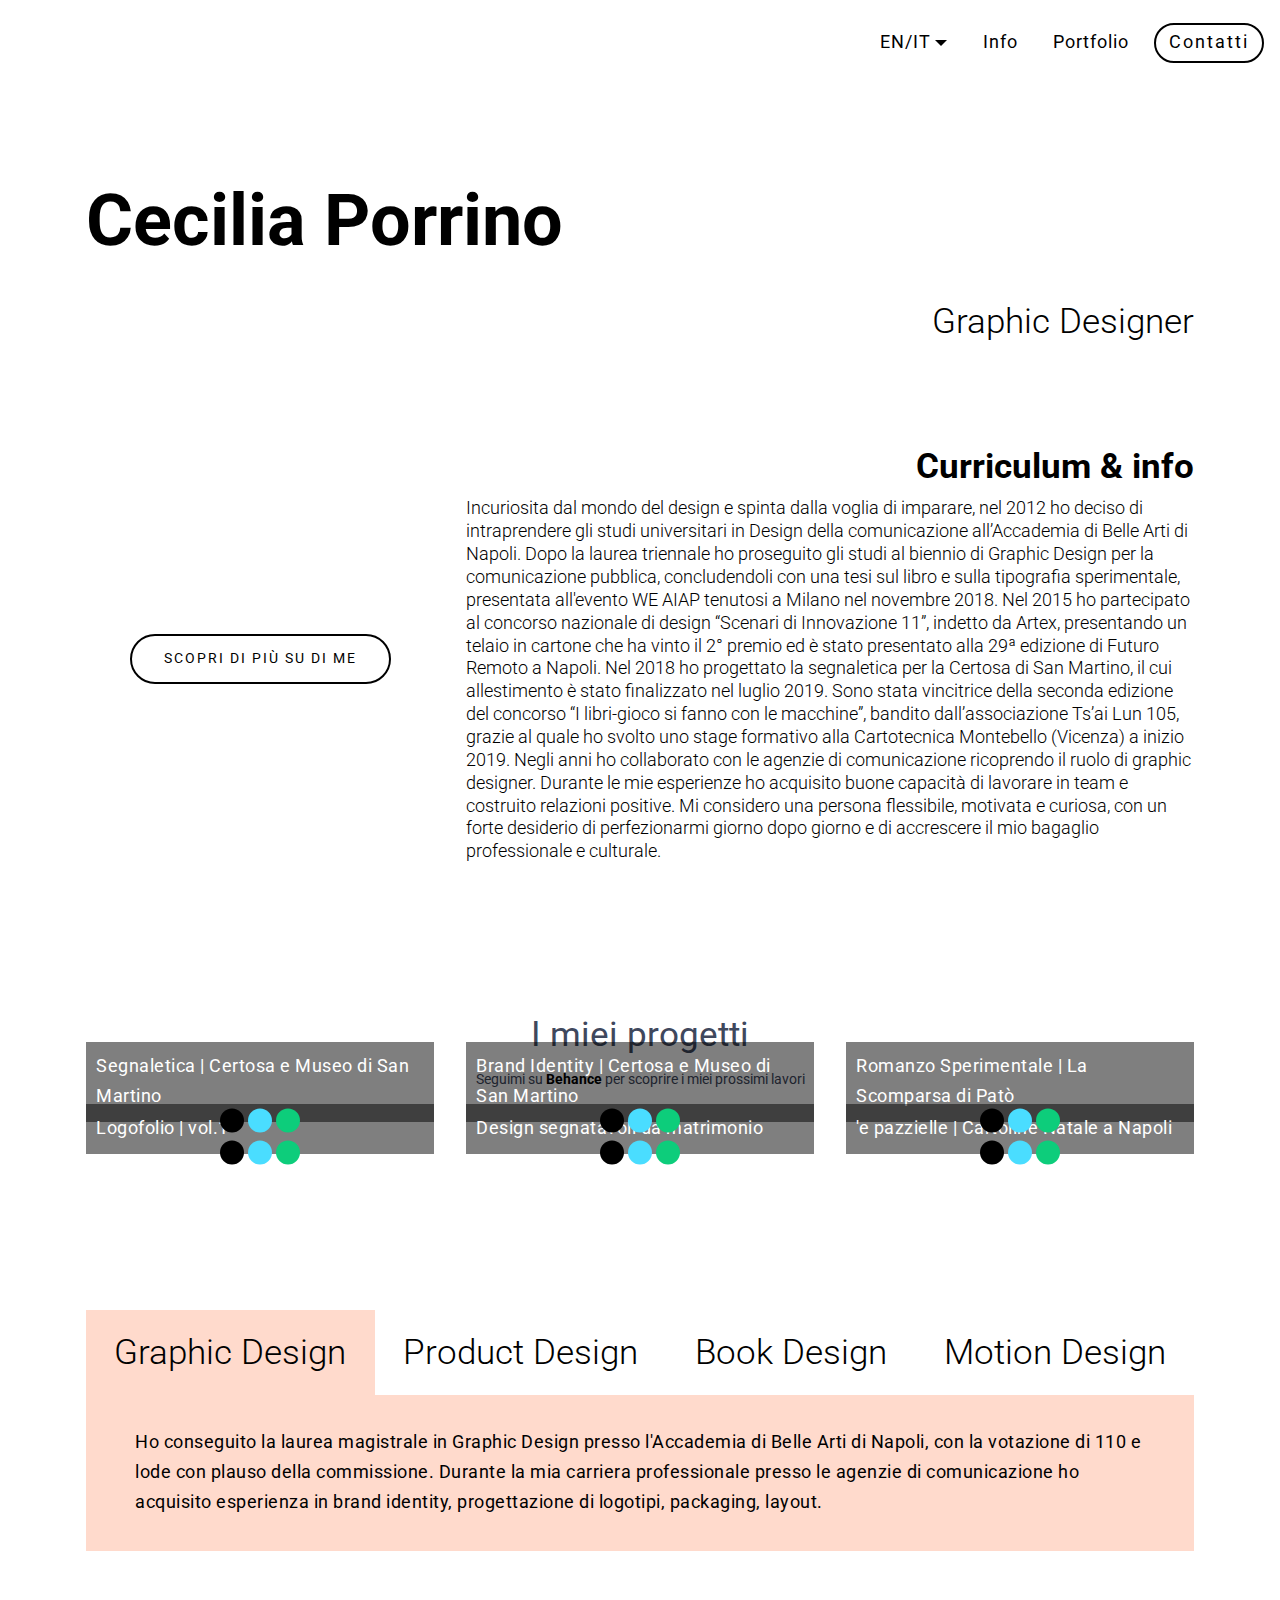
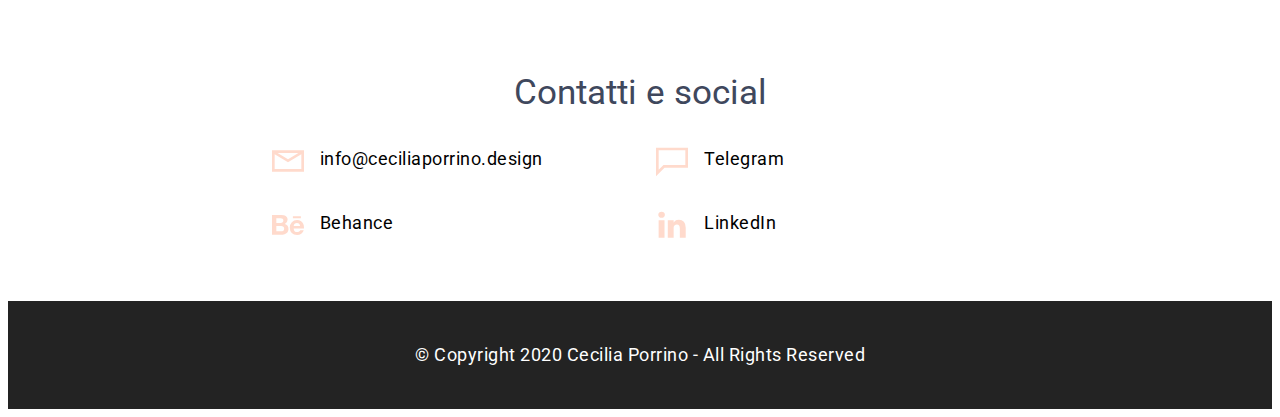
==== index.html @ 8c3f4f39 "Update curriculum (test2)" ====
<!DOCTYPE html>
<html amp >
<head>
  <!-- Site made with Mobirise Website Builder v4.12.4, https://mobirise.com -->
  <meta charset="UTF-8">
  <meta http-equiv="X-UA-Compatible" content="IE=edge">
  <meta name="generator" content="Mobirise v4.12.4, mobirise.com">
  <meta name="viewport" content="width=device-width, initial-scale=1, minimum-scale=1">
  <link rel="shortcut icon" href="assets/images/icona-sito-tratto.svg" type="image/x-icon">
  <meta name="description" content="Graphic Designer appassionata di tipografia, book design e motion graphic.">
  <meta name="amp-script-src" content="">
  
  <title>Cecilia Porrino</title>
  
<link rel="canonical" href="./">
 <style amp-boilerplate>body{-webkit-animation:-amp-start 8s steps(1,end) 0s 1 normal both;-moz-animation:-amp-start 8s steps(1,end) 0s 1 normal both;-ms-animation:-amp-start 8s steps(1,end) 0s 1 normal both;animation:-amp-start 8s steps(1,end) 0s 1 normal both}@-webkit-keyframes -amp-start{from{visibility:hidden}to{visibility:visible}}@-moz-keyframes -amp-start{from{visibility:hidden}to{visibility:visible}}@-ms-keyframes -amp-start{from{visibility:hidden}to{visibility:visible}}@-o-keyframes -amp-start{from{visibility:hidden}to{visibility:visible}}@keyframes -amp-start{from{visibility:hidden}to{visibility:visible}}</style>
<noscript><style amp-boilerplate>body{-webkit-animation:none;-moz-animation:none;-ms-animation:none;animation:none}</style></noscript>
<link href="https://fonts.googleapis.com/css?family=Roboto:100,100i,300,300i,400,400i,500,500i,700,700i,900,900i&display=swap" rel="stylesheet">
 
 <style amp-custom> 
div,span,h1,h2,h3,h4,h5,h6,p,blockquote,a,ol,ul,li,figcaption,textarea,input{font: inherit;}*{-webkit-box-sizing: border-box;box-sizing: border-box;outline: none;}*:focus{outline: none;}body{position: relative;font-style: normal;line-height: 1;color: #3f485d;}section{background-color: #eeeeee;background-position: 50% 50%;background-repeat: no-repeat;background-size: cover;overflow: hidden;padding: 30px 0;}h1,h2,h3,h4,h5,h6{margin: 0;padding: 0;}p,li,blockquote{letter-spacing: 0.5px;line-height: 1.7;}ul,ol,blockquote,p{margin-bottom: 0;margin-top: 0;}a{cursor: pointer;}a,a:hover{text-decoration: none;}a.mbr-iconfont:hover{text-decoration: none;}h1,h2,h3,h4,h5,h6,.display-1,.display-2,.display-4,.display-5,.display-7{word-break: break-word;word-wrap: break-word;}b,strong{font-weight: bold;}blockquote{padding: 10px 0 10px 20px;position: relative;border-left: 3px solid;}input:-webkit-autofill,input:-webkit-autofill:hover,input:-webkit-autofill:focus,input:-webkit-autofill:active{-webkit-transition-delay: 9999s;transition-delay: 9999s;-webkit-transition-property: background-color,color;-o-transition-property: background-color,color;transition-property: background-color,color;}html,body{height: auto;min-height: 100vh;}.mbr-section-title{margin: 0;padding: 0;font-style: normal;line-height: 1.2;width: 100%;}.mbr-section-subtitle{line-height: 1.3;width: 100%;}.mbr-text{font-style: normal;line-height: 1.6;width: 100%;}.mbr-white{color: #ffffff;}.mbr-black{color: #000000;}.align-left{text-align: left;}.align-left .list-item{justify-content: flex-start;}.align-center{text-align: center;}.align-center .list-item{justify-content: center;}.align-right{text-align: right;}.align-right .list-item{justify-content: flex-end;}@media (max-width: 767px){.align-left,.align-center,.align-right{text-align: center;}.align-left .list-item,.align-center .list-item,.align-right .list-item{justify-content: center;}}.mbr-light{font-weight: 300;}.mbr-regular{font-weight: 400;}.mbr-semibold{font-weight: 500;}.mbr-bold{font-weight: 700;}.icons-list a{margin: 0 1rem 0 0;}.icons-list a:last-child{margin: 0;}.mbr-figure{align-self: center;}.hidden{visibility: hidden;}.super-hide{display: none;}.inactive{-webkit-user-select: none;-moz-user-select: none;-ms-user-select: none;user-select: none;pointer-events: none;-webkit-user-drag: none;user-drag: none;}.mbr-overlay{position: absolute;bottom: 0;left: 0;right: 0;top: 0;z-index: 0;}.map-placeholder{display: none;}.google-map,.google-map iframe{position: relative;width: 100%;height: 400px;}amp-img{width: 100%;}amp-img img{max-height: 100%;max-width: 100%;}img.mbr-temp{width: 100%;}.rounded{border-radius: 50%;}.is-builder .nodisplay + img[async],.is-builder .nodisplay + img[decoding="async"],.is-builder amp-img > a + img[async],.is-builder amp-img > a + img[decoding="async"]{display: none;}html:not(.is-builder) amp-img > a{position: absolute;top: 0;bottom: 0;left: 0;right: 0;z-index: 1;}.is-builder .temp-amp-sizer{position: absolute;}.is-builder amp-youtube .temp-amp-sizer,.is-builder amp-vimeo .temp-amp-sizer{position: static;}.mobirise-spinner{position: absolute;top: 50%;left: 40%;margin-left: 10%;-webkit-transform: translate3d(-50%,-50%,0);z-index: 4;}.mobirise-spinner em{width: 24px;height: 24px;background: #3ac;border-radius: 100%;display: inline-block;-webkit-animation: slide 1s infinite;}.mobirise-spinner em:nth-child(1){-webkit-animation-delay: 0.1s;}.mobirise-spinner em:nth-child(2){-webkit-animation-delay: 0.2s;}.mobirise-spinner em:nth-child(3){-webkit-animation-delay: 0.3s;}@-moz-keyframes slide{0%{-webkit-transform: scale(1);}50%{opacity: 0.3;-webkit-transform: scale(2);}100%{-webkit-transform: scale(1);}}@-webkit-keyframes slide{0%{-webkit-transform: scale(1);}50%{opacity: 0.3;-webkit-transform: scale(2);}100%{-webkit-transform: scale(1);}}@-o-keyframes slide{0%{-webkit-transform: scale(1);}50%{opacity: 0.3;-webkit-transform: scale(2);}100%{-webkit-transform: scale(1);}}@keyframes slide{0%{-webkit-transform: scale(1);}50%{opacity: 0.3;-webkit-transform: scale(2);}100%{-webkit-transform: scale(1);}}.mobirise-loader .amp-active > div{display: none;}.iconfont-wrapper{display: inline-block;}.mbr-flex{display: flex;}.flex-wrap{flex-wrap: wrap;}.mbr-jc-s{justify-content: flex-start;}.mbr-jc-c{justify-content: center;}.mbr-jc-e{justify-content: flex-end;}.mbr-row-reverse{flex-direction: row-reverse;}.mbr-column{flex-direction: column;}amp-img,img{height: 100%;width: 100%;}.hidden-slide{display: none;}.visible-slide{display: flex;}section,.container,.container-fluid{position: relative;word-wrap: break-word;}.mbr-fullscreen .mbr-overlay{min-height: 100vh;}.mbr-fullscreen{display: flex;align-items: center;height: 100vh;min-height: 100vh;padding: 3rem 0;}.container{padding: 0 1rem;width: 100%;margin-right: auto;margin-left: auto;}@media (max-width: 767px){.container{max-width: 540px;}} @media (min-width: 768px){.container{max-width: 720px;}} @media (min-width: 992px){.container{max-width: 960px;}} @media (min-width: 1200px){.container{max-width: 1140px;}}.container-fluid{width: 100%;padding: 0 1rem;}.btn{position: relative;font-weight: 400;margin: 0.4rem 0.5rem;border: 2px solid;font-style: normal;white-space: normal;transition: all 0.3s ease-in-out,box-shadow 2s ease-in-out,-webkit-box-shadow 2s ease-in-out;display: inline-flex;align-items: center;justify-content: center;word-break: break-word;line-height: 1;letter-spacing: 2px;}.btn-form{padding: 1rem 2rem;}.btn-form:hover{cursor: pointer;}.btn{padding: 1rem 2rem;border-radius: 0px;}.btn-sm{padding: 0.6rem 0.8rem;border-radius: 0px;}.btn-md{padding: 1rem 2rem;border-radius: 0px;}.btn-lg{padding: 1.2rem 3.2rem;border-radius: 0px;}form .btn,form .mbr-section-btn{margin: 0;}.note-popover .btn:after{display: none;}.mbr-section-btn{margin: 0 -0.25rem;font-size: 0;}nav .mbr-section-btn{margin-left: 0rem;margin-right: 0rem;}.btn .mbr-iconfont,.btn.btn-md .mbr-iconfont{cursor: pointer;margin: 0 0.8rem 0 0;}.btn-sm .mbr-iconfont{margin: 0 0.5rem 0 0;}[type="submit"]{-webkit-appearance: none;}section.menu{min-height: 70px;overflow: visible;padding: 0;}.menu-container{display: flex;-webkit-box-pack: justify;-ms-flex-pack: justify;justify-content: space-between;align-items: center;min-height: 70px;}@media (max-width: 991px){.menu-container{max-width: 100%;padding: 0.5rem 1rem;}} @media (max-width: 767px){.menu-container{padding: 0.5rem 1rem;}}.navbar{z-index: 100;width: 100%;position: absolute;}.navbar-fixed-top{position: fixed;top: 0;}.navbar-brand{display: flex;align-items: center;word-break: break-word;z-index: 1;}.navbar-logo{margin: 0 0.8rem 0 0;}@media (max-width: 767px){.navbar-logo amp-img{max-height: 35px;max-width: 35px;}}.navbar-caption-wrap{display: flex;}.navbar .navbar-collapse{display: flex;-ms-flex-preferred-size: auto;flex-basis: auto;align-items: center;justify-content: flex-end;}@media (max-width: 991px){.navbar .navbar-collapse{display: none;position: absolute;top: 0;right: 0;height: 100vh;overflow-y: auto;padding: 70px 2rem 1rem;z-index: 1;}}@media (max-width: 991px){.navbar.opened .navbar-collapse.show,.navbar.opened .navbar-collapse.collapsing{display: block;}.is-builder .navbar-collapse{position: fixed;}}.navbar-nav{list-style-type: none;display: flex;flex-wrap: wrap;padding-left: 0;min-width: 10rem;}@media (max-width: 991px){.navbar-nav{flex-direction: column;}} .navbar-nav .mbr-iconfont{margin: 0 0.2rem 0 0;}.nav-item{word-break: break-all;}.nav-link{display: flex;align-items: center;justify-content: center;}.nav-link,.navbar-caption{transition: all 0.2s;letter-spacing: 1px;}.nav-dropdown .dropdown-menu{min-width: 10rem;position: absolute;left: 0;padding: 1.25rem 0;}.nav-dropdown .dropdown-menu .dropdown-item{line-height: 2;display: flex;justify-content: center;align-items: center;padding: 0.25rem 1.5rem;white-space: nowrap;}.nav-dropdown .dropdown-menu .dropdown{position: relative;}.dropdown-menu .dropdown:hover > .dropdown-menu{opacity: 1;pointer-events: all;}.nav-dropdown .dropdown-submenu{top: 0;left: 100%;margin: 0;}.nav-item.dropdown{position: relative;}.nav-item.dropdown .dropdown-menu{opacity: 0;pointer-events: none;}.nav-item.dropdown:hover > .dropdown-menu{opacity: 1;pointer-events: all;}.link.dropdown-toggle:after{content: "";margin-left: 0.25rem;border-top: 0.35em solid;border-right: 0.35em solid transparent;border-left: 0.35em solid transparent;border-bottom: 0;}.navbar .dropdown.open > .dropdown-menu{display: block;}@media (max-width: 991px){.is-builder .nav-dropdown .dropdown-menu{position: relative;}.nav-dropdown .dropdown-submenu{left: 0;}.nav-dropdown .dropdown-menu .dropdown-item{padding: 0.25rem 1.5rem;margin: 0;justify-content: center;}.nav-dropdown .dropdown-menu .dropdown-item:after{right: auto;}.navbar.opened .dropdown-menu{top: 0;}.dropdown-toggle[data-toggle="dropdown-submenu"]:after{content: "";margin-left: 0.25rem;border-top: 0.35em solid;border-right: 0.35em solid transparent;border-left: 0.35em solid transparent;border-bottom: 0;top: 55%;}}.navbar-buttons{display: flex;flex-wrap: wrap;align-items: center;justify-content: center;}@media (max-width: 991px){.navbar-buttons{flex-direction: column;}}.menu-social-list{display: flex;align-items: center;justify-content: center;flex-wrap: wrap;}.menu-social-list a{margin: 0 0.5rem;}.menu-social-list a span{font-size: 1.5rem;}button.navbar-toggler{position: absolute;right: 20px;top: 25px;width: 31px;height: 20px;cursor: pointer;transition: all .2s;-ms-flex-item-align: center;-ms-grid-row-align: center;align-self: center;}.hamburger span{position: absolute;right: 0;width: 30px;height: 2px;border-right: 5px;}.hamburger span:nth-child(1){top: 0;transition: all .2s;}.hamburger span:nth-child(2){top: 8px;transition: all .15s;}.hamburger span:nth-child(3){top: 8px;transition: all .15s;}.hamburger span:nth-child(4){top: 16px;transition: all .2s;}nav.opened .navbar-toggler:not(.hide) .hamburger span:nth-child(4),nav.opened .navbar-toggler:not(.hide) .hamburger span:nth-child(1){top: 8px;width: 0;opacity: 0;right: 50%;transition: all .2s;}nav.opened .navbar-toggler:not(.hide) .hamburger span:nth-child(2){transform: rotate(-45deg);transition: all .25s;}nav.opened .navbar-toggler:not(.hide) .hamburger span:nth-child(3){transform: rotate(45deg);transition: all .25s;}.ampstart-btn.hamburger{position: absolute;top: 25px;right: 20px;margin-left: auto;height: 20px;width: 30px;background: none;border: none;cursor: pointer;z-index: 1000;}@media (min-width: 992px){.ampstart-btn,amp-sidebar{display: none;}.dropdown-menu .dropdown-toggle:after{content: "";border-bottom: 0.35em solid transparent;border-left: 0.35em solid;border-right: 0;border-top: 0.35em solid transparent;margin-left: 0.3rem;margin-top: -0.3077em;position: absolute;right: 1.1538em;top: 50%;}}.close-sidebar{width: 30px;height: 30px;position: relative;cursor: pointer;background-color: transparent;border: none;}.close-sidebar span{position: absolute;left: 0;width: 30px;height: 2px;border-right: 5px;top: 14px;}.close-sidebar span:nth-child(1){transform: rotate(-45deg);}.close-sidebar span:nth-child(2){transform: rotate(45deg);}.builder-sidebar{position: relative;height: 100vh;overflow-y: auto;min-width: 10rem;z-index: 1030;padding: 1rem 2rem;max-width: 20rem;}.builder-sidebar .dropdown:hover > .dropdown-menu{position: relative;text-align: center;}section.sidebar-open:before{content: '';position: fixed;top: 0;bottom: 0;right: 0;left: 0;background-color: rgba(0,0,0,0.2);z-index: 1040;}.is-builder section.horizontal-menu .ampstart-btn{display: none;}.is-builder section.horizontal-menu .dropdown-menu{z-index: auto;opacity: 1;pointer-events: auto;}.is-builder .menu{overflow: visible;}#sidebar{background-color: transparent;}.card-title{margin: 0;}.card{position: relative;background-color: transparent;border: none;border-radius: 0;width: 100%;padding: 0 1rem;}@media (max-width: 767px){.card:not(.last-child){padding-bottom: 30px;}} .card .card-img{width: auto;border-radius: 0;}.card .card-wrapper{height: 100%;}@media (max-width: 767px){.card .card-wrapper{flex-direction: column;}} .card img{height: 100%;-o-object-fit: cover;object-fit: cover;-o-object-position: center;object-position: center;}.card-inner,.items-list{display: flex;flex-direction: column;}.items-list{list-style-type: none;padding: 0;}.items-list .list-item{padding: 1rem 2rem;}.card-head{padding: 1.5rem 2rem;}.card-price-wrap{padding: 1rem 2rem;}.card-button{padding: 1rem;margin: 0;}.timeline-wrap{position: relative;}.timeline-wrap .iconBackground{position: absolute;left: 50%;width: 20px;height: 20px;line-height: 30px;text-align: center;border-radius: 50%;font-size: 30px;display: inline-block;background-color: #000000;top: 20px;margin: 0 0 0 -10px;}@media (max-width: 767px){.timeline-wrap .iconBackground{left: 0;}}.separline{position: relative;}@media (max-width: 767px){.separline:not(.last-child){padding-bottom: 2rem;}} .separline:before{position: absolute;content: "";width: 2px;background-color: #000000;left: calc(50% - 1px);height: calc(100% - 20px);top: 40px;}@media (max-width: 767px){.separline:before{left: 0;}}.gallery-img-wrap{position: relative;height: 100%;}.gallery-img-wrap:hover{cursor: pointer;}.gallery-img-wrap:hover .icon-wrap,.gallery-img-wrap:hover .caption-on-hover{opacity: 1;}.gallery-img-wrap:hover:after{opacity: .5;}.gallery-img-wrap amp-img{height: 100%;}.gallery-img-wrap:after{content: "";position: absolute;top: 0;bottom: 0;left: 0;right: 0;background: #000;opacity: 0;transition: opacity 0.2s;pointer-events: none;}.gallery-img-wrap .icon-wrap,.gallery-img-wrap .img-caption{z-index: 3;pointer-events: none;position: absolute;}.gallery-img-wrap .icon-wrap,.gallery-img-wrap .caption-on-hover{opacity: 0;transition: opacity 0.2s;}.gallery-img-wrap .icon-wrap{left: 50%;top: 50%;transform: translate(-50%,-50%);background-color: #fff;padding: .5rem;border-radius: 50%;}.gallery-img-wrap .amp-iconfont{color: #000;font-size: 1rem;width: 1rem;display: block;}.gallery-img-wrap .img-caption{left: 0;right: 0;}.gallery-img-wrap .img-caption.caption-top{top: 0;}.gallery-img-wrap .img-caption.caption-bottom{bottom: 0;}.gallery-img-wrap .img-caption:not(.caption-on-hover):after{content: "";position: absolute;top: 0;left: 0;right: 0;height: 100%;transition: opacity 0.2s;z-index: -1;pointer-events: none;}@media (max-width: 767px){.gallery-img-wrap:after,.gallery-img-wrap:hover:after,.gallery-img-wrap .icon-wrap{display: none;}.gallery-img-wrap .caption-on-hover{opacity: 1;}}.is-builder .gallery-img-wrap .icon-wrap,.is-builder .gallery-img-wrap .img-caption > *{pointer-events: all;}.amp-carousel-button,.dots-wrapper .dots span{transition: all 0.4s;cursor: pointer;outline: none;}.amp-carousel-button{width: 50px;height: 50px;border-radius: 50%;}.dots-wrapper .dots{display: inline-block;margin: 4px 8px;}.dots-wrapper .dots span{display: block;border-radius: 12px;height: 24px;width: 24px;background-color: #ffffff;border: 10px solid #cccccc;opacity: 0.5;}.dots-wrapper .dots span.current{width: 40px;}.dots-wrapper .dots span:hover,.dots-wrapper .dots span.current{opacity: 1;}.amp-carousel-button-next:after{right: 1rem;}.amp-carousel-button-prev:after{left: 1rem;}button.btn-img{cursor: pointer;}.is-builder .preview button.btn-img{opacity: 0.5;position: relative;pointer-events: none;}amp-image-lightbox,.lightbox{background: rgba(0,0,0,0.8);display: flex;flex-wrap: wrap;align-items: center;justify-content: center;width: 100%;height: 100%;overflow: auto;}amp-image-lightbox a.control,.lightbox a.control{position: absolute;cursor: default;top: 0;right: 0;}amp-image-lightbox .close,.lightbox .close{background: none;border: none;position: absolute;top: 16px;right: 16px;height: 32px;width: 32px;cursor: pointer;z-index: 1000;}amp-image-lightbox .close:before,amp-image-lightbox .close:after,.lightbox .close:before,.lightbox .close:after{position: absolute;top: 0;right: 16px;content: ' ';height: 32px;width: 2px;background-color: #fff;}amp-image-lightbox .close:before,.lightbox .close:before{transform: rotate(45deg);}amp-image-lightbox .close:after,.lightbox .close:after{transform: rotate(-45deg);}amp-image-lightbox .video-block,.lightbox .video-block{width: 100%;}div[submit-success] > *,div[submit-error] > *{padding: 15px;margin-bottom: 1rem;}.form-block{z-index: 1;background-color: transparent;padding: 30px;position: relative;overflow: hidden;}.form-block .mbr-overlay{z-index: -1;}@media (max-width: 991px){.form-block{padding: 15px;}}form input,form textarea,form select{padding: 15px 0.5rem;line-height: 1.45;width: 100%;background: #ffffff;border-width: 1px;border-style: solid;border-color: #767676;border-radius: 0;color: #000000;}form input[type="checkbox"],form input[type="radio"]{border: none;background: none;width: auto;}form .field{padding-bottom: 0.5rem;padding-top: 0.5rem;}form textarea.field-input{height: 200px;}form .fieldset{display: flex;justify-content: center;flex-wrap: wrap;align-items: center;}textarea[type="hidden"]{display: none;}.form-check{margin-bottom: 0;}.form-check-label{padding-left: 0;}.form-check-input{position: relative;margin: 4px;}.form-check-inline{display: inline-flex;align-items: center;padding-left: 0;margin-right: .75rem;}.mbr-row,.mbr-form-row{display: -webkit-box;display: -ms-flexbox;display: flex;-ms-flex-wrap: wrap;flex-wrap: wrap;margin-left: -1rem;margin-right: -1rem;}.mbr-form-row{margin-left: -0.5rem;margin-right: -0.5rem;}.mbr-form-row > [class*="mbr-col"]{padding-left: 0.5rem;padding-right: 0.5rem;}@media (max-width: 767px){.mbr-col,.mbr-col-auto{padding-right: 1rem;padding-left: 1rem;}.mbr-col-sm-12{-ms-flex: 0 0 100%;-webkit-box-flex: 0;flex: 0 0 100%;max-width: 100%;padding-right: 1rem;padding-left: 1rem;}}@media (min-width: 768px){.mbr-col,.mbr-col-auto{padding-right: 1rem;padding-left: 1rem;}.mbr-col-md-2{-ms-flex: 0 0 16.6666666667%;-webkit-box-flex: 0;flex: 0 0 16.6666666667%;max-width: 16.6666666667%;padding-right: 1rem;padding-left: 1rem;}.mbr-col-md-3{-ms-flex: 0 0 25%;-webkit-box-flex: 0;flex: 0 0 25%;max-width: 25%;padding-right: 1rem;padding-left: 1rem;}.mbr-col-md-4{-ms-flex: 0 0 33.3333333333%;-webkit-box-flex: 0;flex: 0 0 33.3333333333%;max-width: 33.3333333333%;padding-right: 1rem;padding-left: 1rem;}.mbr-col-md-5{-ms-flex: 0 0 41.6666666667%;-webkit-box-flex: 0;flex: 0 0 41.6666666667%;max-width: 41.6666666667%;padding-right: 1rem;padding-left: 1rem;}.mbr-col-md-6{-ms-flex: 0 0 50%;-webkit-box-flex: 0;flex: 0 0 50%;max-width: 50%;padding-right: 1rem;padding-left: 1rem;}.mbr-col-md-7{-ms-flex: 0 0 58.3333333333%;-webkit-box-flex: 0;flex: 0 0 58.3333333333%;max-width: 58.3333333333%;padding-right: 1rem;padding-left: 1rem;}.mbr-col-md-8{-ms-flex: 0 0 66.6666666667%;-webkit-box-flex: 0;flex: 0 0 66.6666666667%;max-width: 66.6666666667%;padding-right: 1rem;padding-left: 1rem;}.mbr-col-md-10{-ms-flex: 0 0 83.3333333333%;-webkit-box-flex: 0;flex: 0 0 83.3333333333%;max-width: 83.3333333333%;padding-right: 1rem;padding-left: 1rem;}.mbr-col-md-12{-ms-flex: 0 0 100%;-webkit-box-flex: 0;flex: 0 0 100%;max-width: 100%;padding-right: 1rem;padding-left: 1rem;}}.mbr-col{-ms-flex: 1 1 auto;-webkit-box-flex: 1;flex: 1 1 auto;max-width: 100%;}.mbr-col-auto{-ms-flex: 0 0 auto;flex: 0 0 auto;width: auto;}@media (min-width: 992px){.mbr-col,.mbr-col-auto{padding-right: 1rem;padding-left: 1rem;}.mbr-col-lg-2{-ms-flex: 0 0 16.6666666667%;-webkit-box-flex: 0;flex: 0 0 16.6666666667%;max-width: 16.6666666667%;padding-right: 1rem;padding-left: 1rem;}.mbr-col-lg-3{-ms-flex: 0 0 25%;-webkit-box-flex: 0;flex: 0 0 25%;max-width: 25%;padding-right: 1rem;padding-left: 1rem;}.mbr-col-lg-4{-ms-flex: 0 0 33.3333333333%;-webkit-box-flex: 0;flex: 0 0 33.3333333333%;max-width: 33.3333333333%;padding-right: 1rem;padding-left: 1rem;}.mbr-col-lg-5{-ms-flex: 0 0 41.6666666667%;-webkit-box-flex: 0;flex: 0 0 41.6666666667%;max-width: 41.6666666667%;padding-right: 1rem;padding-left: 1rem;}.mbr-col-lg-6{-ms-flex: 0 0 50%;-webkit-box-flex: 0;flex: 0 0 50%;max-width: 50%;padding-right: 1rem;padding-left: 1rem;}.mbr-col-lg-7{-ms-flex: 0 0 58.3333333333%;-webkit-box-flex: 0;flex: 0 0 58.3333333333%;max-width: 58.3333333333%;padding-right: 1rem;padding-left: 1rem;}.mbr-col-lg-8{-ms-flex: 0 0 66.6666666667%;-webkit-box-flex: 0;flex: 0 0 66.6666666667%;max-width: 66.6666666667%;padding-right: 1rem;padding-left: 1rem;}.mbr-col-lg-9{-ms-flex: 0 0 75%;-webkit-box-flex: 0;flex: 0 0 75%;max-width: 75%;padding-right: 1rem;padding-left: 1rem;}.mbr-col-lg-10{-ms-flex: 0 0 83.3333333333%;-webkit-box-flex: 0;flex: 0 0 83.3333333333%;max-width: 83.3333333333%;padding-right: 1rem;padding-left: 1rem;}.mbr-col-lg-12{-ms-flex: 0 0 100%;-webkit-box-flex: 0;flex: 0 0 100%;max-width: 100%;padding-right: 1rem;padding-left: 1rem;}}@media (min-width: 992px){.lg-pb{padding-bottom: 3rem;}}@media (max-width: 991px){.md-pb{padding-bottom: 3rem;}}.mbr-pt-1,.mbr-py-1{padding-top: 10px;}.mbr-pb-1,.mbr-py-1{padding-bottom: 10px;}.mbr-px-1{padding-left: 10px;padding-right: 10px;}.mbr-p-1{padding: 10px;}.mbr-pt-2,.mbr-py-2{padding-top: 1rem;}.mbr-pb-2,.mbr-py-2{padding-bottom: 1rem;}.mbr-px-2{padding-left: 1rem;padding-right: 1rem;}.mbr-p-2{padding: 1rem;}.mbr-pt-3,.mbr-py-3{padding-top: 25px;}.mbr-pb-3,.mbr-py-3{padding-bottom: 25px;}.mbr-px-3{padding-left: 25px;padding-right: 25px;}.mbr-p-3{padding: 25px;}.mbr-pt-4,.mbr-py-4{padding-top: 2rem;}.mbr-pb-4,.mbr-py-4{padding-bottom: 2rem;}.mbr-px-4{padding-left: 2rem;padding-right: 2rem;}.mbr-p-4{padding: 2rem;}.mbr-pt-5,.mbr-py-5{padding-top: 3rem;}.mbr-pb-5,.mbr-py-5{padding-bottom: 3rem;}.mbr-px-5{padding-left: 3rem;padding-right: 3rem;}.mbr-p-5{padding: 3rem;}@media (max-width: 991px){.mbr-py-4,.mbr-py-5{padding-top: 1rem;padding-bottom: 1rem;}.mbr-px-4,.mbr-px-5{padding-left: 1rem;padding-right: 1rem;}.mbr-p-3,.mbr-p-4,.mbr-p-5{padding: 1rem;}}.mbr-ml-auto{margin-left: auto;}.mbr-mr-auto{margin-right: auto;}.mbr-m-auto{margin: auto;}#scrollToTopMarker{position: absolute;width: 0px;height: 0px;top: 300px;}#scrollToTopButton{position: fixed;bottom: 25px;right: 25px;opacity: .4;z-index: 5000;font-size: 32px;height: 60px;width: 60px;border: none;border-radius: 3px;cursor: pointer;}#scrollToTopButton:focus{outline: none;}#scrollToTopButton a:before{content: '';position: absolute;height: 40%;top: 36%;width: 2px;left: calc(50% - 1px);}#scrollToTopButton a:after{content: '';position: absolute;border-top: 2px solid;border-right: 2px solid;width: 40%;height: 40%;left: calc(30% - 1px);bottom: 30%;transform: rotate(-45deg);}.is-builder #scrollToTopButton a:after{left: 30%;}a{font-style: normal;font-weight: 400;}@media (max-width: 767px){.mbr-section-btn,.mbr-section-title{text-align: center;}}
body{font-family: Roboto;}blockquote{border-color: #000000;}div[submit-success] > *{background: #0dcd7b;color: #000000;}div[submit-error] > *{background: #a0a0a0;color: #ffffff;}.display-1{font-family: 'Roboto',sans-serif;font-size: 4.5rem;}.display-2{font-family: 'Roboto',sans-serif;font-size: 2.2rem;}.display-4{font-family: 'Roboto',sans-serif;font-size: 0.9rem;}.display-5{font-family: 'Roboto',sans-serif;font-size: 0.9rem;}.display-7{font-family: 'Roboto',sans-serif;font-size: 1.1rem;}.display-1 .mbr-iconfont-btn{font-size: 4.5rem;width: 4.5rem;}.display-2 .mbr-iconfont-btn{font-size: 2.2rem;width: 2.2rem;}.display-4 .mbr-iconfont-btn{font-size: 0.9rem;width: 0.9rem;}.display-5 .mbr-iconfont-btn{font-size: 0.9rem;width: 0.9rem;}.display-7 .mbr-iconfont-btn{font-size: 1.1rem;width: 1.1rem;}@media (max-width: 768px){.display-1{font-size: 3.6rem;font-size: calc( 2.225rem + (4.5 - 2.225) * ((100vw - 20rem) / (48 - 20)));line-height: calc( 1.4 * (2.225rem + (4.5 - 2.225) * ((100vw - 20rem) / (48 - 20))));}.display-2{font-size: 1.76rem;font-size: calc( 1.42rem + (2.2 - 1.42) * ((100vw - 20rem) / (48 - 20)));line-height: calc( 1.4 * (1.42rem + (2.2 - 1.42) * ((100vw - 20rem) / (48 - 20))));}.display-4{font-size: 0.72rem;font-size: calc( 0.965rem + (0.9 - 0.965) * ((100vw - 20rem) / (48 - 20)));line-height: calc( 1.4 * (0.965rem + (0.9 - 0.965) * ((100vw - 20rem) / (48 - 20))));}.display-5{font-size: 0.72rem;font-size: calc( 0.965rem + (0.9 - 0.965) * ((100vw - 20rem) / (48 - 20)));line-height: calc( 1.4 * (0.965rem + (0.9 - 0.965) * ((100vw - 20rem) / (48 - 20))));}}.bg-primary{background-color: #000000;}.bg-success{background-color: #0dcd7b;}.bg-info{background-color: #8282e7;}.bg-warning{background-color: #767676;}.bg-danger{background-color: #a0a0a0;}.btn-primary,.btn-primary:active,.btn-primary.active{background-color: #000000;border-color: #000000;color: #ffffff;}.btn-primary:hover,.btn-primary:focus,.btn-primary.focus{color: #ffffff;background-color: #000000;border-color: #000000;}.btn-primary.disabled,.btn-primary:disabled{color: #ffffff;background-color: #000000;border-color: #000000;}.btn-secondary,.btn-secondary:active,.btn-secondary.active{background-color: #4addff;border-color: #4addff;color: #003c4a;}.btn-secondary:hover,.btn-secondary:focus,.btn-secondary.focus{color: #003c4a;background-color: #00cdfd;border-color: #00cdfd;}.btn-secondary.disabled,.btn-secondary:disabled{color: #003c4a;background-color: #00cdfd;border-color: #00cdfd;}.btn-info,.btn-info:active,.btn-info.active{background-color: #8282e7;border-color: #8282e7;color: #ffffff;}.btn-info:hover,.btn-info:focus,.btn-info.focus{color: #ffffff;background-color: #4242db;border-color: #4242db;}.btn-info.disabled,.btn-info:disabled{color: #ffffff;background-color: #4242db;border-color: #4242db;}.btn-success,.btn-success:active,.btn-success.active{background-color: #0dcd7b;border-color: #0dcd7b;color: #ffffff;}.btn-success:hover,.btn-success:focus,.btn-success.focus{color: #ffffff;background-color: #088550;border-color: #088550;}.btn-success.disabled,.btn-success:disabled{color: #ffffff;background-color: #088550;border-color: #088550;}.btn-warning,.btn-warning:active,.btn-warning.active{background-color: #767676;border-color: #767676;color: #ffffff;}.btn-warning:hover,.btn-warning:focus,.btn-warning.focus{color: #ffffff;background-color: #505050;border-color: #505050;}.btn-warning.disabled,.btn-warning:disabled{color: #ffffff;background-color: #505050;border-color: #505050;}.btn-danger,.btn-danger:active,.btn-danger.active{background-color: #a0a0a0;border-color: #a0a0a0;color: #ffffff;}.btn-danger:hover,.btn-danger:focus,.btn-danger.focus{color: #ffffff;background-color: #7a7a7a;border-color: #7a7a7a;}.btn-danger.disabled,.btn-danger:disabled{color: #ffffff;background-color: #7a7a7a;border-color: #7a7a7a;}.btn-black,.btn-black:active,.btn-black.active{background-color: #333333;border-color: #333333;color: #ffffff;}.btn-black:hover,.btn-black:focus,.btn-black.focus{color: #ffffff;background-color: #0d0d0d;border-color: #0d0d0d;}.btn-black.disabled,.btn-black:disabled{color: #ffffff;background-color: #0d0d0d;border-color: #0d0d0d;}.btn-white,.btn-white:active,.btn-white.active{background-color: #ffffff;border-color: #ffffff;color: #808080;}.btn-white:hover,.btn-white:focus,.btn-white.focus{color: #808080;background-color: #d9d9d9;border-color: #d9d9d9;}.btn-white.disabled,.btn-white:disabled{color: #808080;background-color: #d9d9d9;border-color: #d9d9d9;}.btn-white,.btn-white:active,.btn-white.active{color: #333333;}.btn-white:hover,.btn-white:focus,.btn-white.focus{color: #333333;}.btn-white.disabled,.btn-white:disabled{color: #333333;}.btn-primary-outline,.btn-primary-outline:active,.btn-primary-outline.active{background: none;border-color: #000000;color: #000000;}.btn-primary-outline:hover,.btn-primary-outline:focus,.btn-primary-outline.focus{color: #ffffff;background-color: #000000;border-color: #000000;}.btn-primary-outline.disabled,.btn-primary-outline:disabled{color: #ffffff;background-color: #000000;border-color: #000000;}.btn-secondary-outline,.btn-secondary-outline:active,.btn-secondary-outline.active{background: none;border-color: #00b8e3;color: #00b8e3;}.btn-secondary-outline:hover,.btn-secondary-outline:focus,.btn-secondary-outline.focus{color: #003c4a;background-color: #4addff;border-color: #4addff;}.btn-secondary-outline.disabled,.btn-secondary-outline:disabled{color: #003c4a;background-color: #4addff;border-color: #4addff;}.btn-info-outline,.btn-info-outline:active,.btn-info-outline.active{background: none;border-color: #2c2cd7;color: #2c2cd7;}.btn-info-outline:hover,.btn-info-outline:focus,.btn-info-outline.focus{color: #ffffff;background-color: #8282e7;border-color: #8282e7;}.btn-info-outline.disabled,.btn-info-outline:disabled{color: #ffffff;background-color: #8282e7;border-color: #8282e7;}.btn-success-outline,.btn-success-outline:active,.btn-success-outline.active{background: none;border-color: #076d41;color: #076d41;}.btn-success-outline:hover,.btn-success-outline:focus,.btn-success-outline.focus{color: #ffffff;background-color: #0dcd7b;border-color: #0dcd7b;}.btn-success-outline.disabled,.btn-success-outline:disabled{color: #ffffff;background-color: #0dcd7b;border-color: #0dcd7b;}.btn-warning-outline,.btn-warning-outline:active,.btn-warning-outline.active{background: none;border-color: #434343;color: #434343;}.btn-warning-outline:hover,.btn-warning-outline:focus,.btn-warning-outline.focus{color: #ffffff;background-color: #767676;border-color: #767676;}.btn-warning-outline.disabled,.btn-warning-outline:disabled{color: #ffffff;background-color: #767676;border-color: #767676;}.btn-danger-outline,.btn-danger-outline:active,.btn-danger-outline.active{background: none;border-color: #6d6d6d;color: #6d6d6d;}.btn-danger-outline:hover,.btn-danger-outline:focus,.btn-danger-outline.focus{color: #ffffff;background-color: #a0a0a0;border-color: #a0a0a0;}.btn-danger-outline.disabled,.btn-danger-outline:disabled{color: #ffffff;background-color: #a0a0a0;border-color: #a0a0a0;}.btn-black-outline,.btn-black-outline:active,.btn-black-outline.active{background: none;border-color: #000000;color: #000000;}.btn-black-outline:hover,.btn-black-outline:focus,.btn-black-outline.focus{color: #ffffff;background-color: #333333;border-color: #333333;}.btn-black-outline.disabled,.btn-black-outline:disabled{color: #ffffff;background-color: #333333;border-color: #333333;}.btn-white-outline,.btn-white-outline:active,.btn-white-outline.active{background: none;border-color: #ffffff;color: #ffffff;}.btn-white-outline:hover,.btn-white-outline:focus,.btn-white-outline.focus{color: #333333;background-color: #ffffff;border-color: #ffffff;}.text-primary{color: #000000;}.text-secondary{color: #4addff;}.text-success{color: #0dcd7b;}.text-info{color: #8282e7;}.text-warning{color: #767676;}.text-danger{color: #a0a0a0;}.text-white{color: #ffffff;}.text-black{color: #000000;}a.text-primary:hover,a.text-primary:focus{color: #000000;}a.text-secondary:hover,a.text-secondary:focus{color: #00b8e3;}a.text-success:hover,a.text-success:focus{color: #076d41;}a.text-info:hover,a.text-info:focus{color: #2c2cd7;}a.text-warning:hover,a.text-warning:focus{color: #434343;}a.text-danger:hover,a.text-danger:focus{color: #6d6d6d;}a.text-white:hover,a.text-white:focus{color: #b3b3b3;}a.text-black:hover,a.text-black:focus{color: #4d4d4d;}.alert-success{background-color: #0dcd7b;}.alert-info{background-color: #8282e7;}.alert-warning{background-color: #767676;}.alert-danger{background-color: #a0a0a0;}.mbr-section-btn a.btn:not(.btn-form){border-radius: 100px;transition-property: background-color,color,border-color,box-shadow;transition-duration: .3s,.3s,.3s,.8s;transition-timing-function: ease-in-out;}.mbr-section-btn a.btn:not(.btn-form):hover{box-shadow: 0 10px 40px 0 rgba(0,0,0,0.2);}.nav-tabs .nav-link{border-radius: 100px;}a,a:hover{color: #000000;}.mbr-plan-header.bg-primary .mbr-plan-subtitle,.mbr-plan-header.bg-primary .mbr-plan-price-desc{color: #b3b3b3;}.mbr-plan-header.bg-success .mbr-plan-subtitle,.mbr-plan-header.bg-success .mbr-plan-price-desc{color: #acfad9;}.mbr-plan-header.bg-info .mbr-plan-subtitle,.mbr-plan-header.bg-info .mbr-plan-price-desc{color: #ffffff;}.mbr-plan-header.bg-warning .mbr-plan-subtitle,.mbr-plan-header.bg-warning .mbr-plan-price-desc{color: #b6b6b6;}.mbr-plan-header.bg-danger .mbr-plan-subtitle,.mbr-plan-header.bg-danger .mbr-plan-price-desc{color: #e0e0e0;}.mobirise-spinner em:nth-child(1){background: #000000;}.mobirise-spinner em:nth-child(2){background: #4addff;}.mobirise-spinner em:nth-child(3){background: #0dcd7b;}#scrollToTopMarker{display: none;}#scrollToTopButton{background-color: #000000;border-radius: 50%;}#scrollToTopButton a:before{background: #ffffff;}#scrollToTopButton a:after{border-top-color: #ffffff;border-right-color: #ffffff;}.cid-s5ESfcJcLP{padding-top: 90px;padding-bottom: 15px;background-color: #ffffff;}.cid-s5ESfcJcLP .mbr-section-title{text-align: left;color: #000000;}.cid-s5ESfcJcLP .mbr-section-subtitle{text-align: right;color: #000000;}.cid-s5F2R9Lc5y{padding-top: 60px;padding-bottom: 60px;background-color: #ffffff;}@media (max-width: 767px){.cid-s5F2R9Lc5y .btn-container{padding-top: 1rem;}}.cid-s5F2R9Lc5y .mbr-section-title{text-align: right;color: #000000;}.cid-s5F2R9Lc5y .mbr-section-subtitle{text-align: left;color: #000000;}.cid-s5F2R9Lc5y .mbr-section-subtitle DIV{text-align: left;}.cid-s5FC1WHfbS{padding-top: 5rem;padding-bottom: 5rem;background-color: #ffffff;}@media (min-width: 992px){.cid-s5FC1WHfbS .container-fluid{padding-left: 1rem;padding-right: 1rem;}.cid-s5FC1WHfbS .item{padding: 1rem;}.cid-s5FC1WHfbS .item-img{padding-bottom: 0;}}.cid-s5FC1WHfbS .title{padding-bottom: 1rem;}@media (max-width: 991px){.cid-s5FC1WHfbS .item{margin-bottom: 2rem;}}.cid-s5FC1WHfbS .item-wrapper{width: 100%;height: 100%;position: relative;}.cid-s5FC1WHfbS amp-img:after{content: "";display: block;background-color: rgba(0,0,0,0.5);position: absolute;left: 0;right: 0;bottom: 0;top: 100%;transition: 0.2s ease-in;z-index: 1;pointer-events: none;}.cid-s5FC1WHfbS amp-img .item-sign{position: absolute;left: 0;right: 0;bottom: 0;padding: 10px;z-index: 2;transition: 0.2s ease-in;background-color: rgba(0,0,0,0.5);color: #ffffff;}.cid-s5FC1WHfbS amp-img:hover:after{top: 0%;}.cid-s5FC1WHfbS amp-img:hover .item-sign{background-color: rgba(0,0,0,0);}.cid-s5FC1WHfbS .item-btn,.cid-s5FC1WHfbS .item-box-btn{margin: 0;}.cid-s5FC1WHfbS .item-box{justify-content: center;position: relative;width: 100%;background: #efefef;overflow: auto;}@media (min-width: 992px){.cid-s5FC1WHfbS .item-box{max-width: 1000px;}}@media (max-width: 991px){.cid-s5FC1WHfbS .item-box{width: 90%;margin: 1rem;}}@media (min-width: 992px){.cid-s5FC1WHfbS .item-box-img{padding: 2rem;}}@media (max-width: 991px){.cid-s5FC1WHfbS .item-box-img{padding: 1rem;}}.cid-s5FC1WHfbS .item-box-img amp-img{height: auto;}.cid-s5FC1WHfbS .item-box-wrapper{background-color: #efefef;}@media (min-width: 992px){.cid-s5FC1WHfbS .item-box-wrapper{padding: 2rem;}}@media (max-width: 991px){.cid-s5FC1WHfbS .item-box-wrapper{padding: 1rem;}}.cid-s5FC1WHfbS .icon-wrap{display: none;}.cid-s5FC1WHfbS .item{cursor: pointer;}.cid-s5FC1WHfbS .mbr-section-title,.cid-s5FC1WHfbS .mbr-section-subtitle{text-align: center;}.cid-s5FC1WHfbS .item-sign{color: #000000;}.cid-s5ESkMzPlp{min-height: 80px;}.cid-s5ESkMzPlp .brand-name{color: #ffffff;margin: 0;text-align: left;}.cid-s5ESkMzPlp .hamburger span,.cid-s5ESkMzPlp .close-sidebar span{background: #000000;}.cid-s5ESkMzPlp .nav-dropdown .dropdown-menu .dropdown-item{font-weight: 400;width: 100%;text-align: inherit;}.cid-s5ESkMzPlp .navbar{min-height: 80px;background: #ffffff;}@media (max-width: 991px){.cid-s5ESkMzPlp .navbar .navbar-collapse{right: auto;left: 0;}.cid-s5ESkMzPlp .navbar .navbar-brand{flex-shrink: initial;}}.cid-s5ESkMzPlp .navbar-brand{flex-shrink: 0;margin-right: 0;padding: 0;}@media (min-width: 992px){.cid-s5ESkMzPlp .navbar-expand-lg .navbar-nav .nav-link{padding: 0;}.cid-s5ESkMzPlp .navbar-nav .nav-link{margin: .667em 1em;}}.cid-s5ESkMzPlp .navbar-dropdown{padding: .5rem 0;}.cid-s5ESkMzPlp .builder-sidebar,.cid-s5ESkMzPlp .collapse,.cid-s5ESkMzPlp .navbar.navbar-expand-lg .dropdown .dropdown-menu{background-color: #ffffff;}@media (max-width: 991px){.cid-s5ESkMzPlp .navbar-nav a{padding: 0.5rem 0;margin: 0 0 10px;}}.cid-s5ESkMzPlp .close-sidebar:focus{outline: 2px auto #000000;}.cid-s5ESkMzPlp amp-img{height: 45px;width: 45px;}.cid-s5ESkMzPlp amp-img img{object-fit: contain;}.cid-s5F2Th8ZOI{padding-top: 60px;padding-bottom: 60px;background-color: #ffffff;}.cid-s5F2Th8ZOI .tab-button[selected]{outline: none;background: #ffdacc;}.cid-s5F2Th8ZOI .tab-button{list-style: none;-webkit-flex-grow: 1;flex-grow: 1;text-align: center;cursor: pointer;}.cid-s5F2Th8ZOI .tab-content{display: none;width: 100%;order: 1;border: 1px solid #ffdacc;background: #ffdacc;}.cid-s5F2Th8ZOI .tab-button[selected] + .tab-content{display: block;}.cid-s5F2Th8ZOI H3{color: #000000;}.cid-s5F2Th8ZOI P{color: #000000;text-align: left;}.cid-s5FmGi34Ah{padding-top: 60px;padding-bottom: 60px;background-color: #ffffff;}@media (max-width: 767px){.cid-s5FmGi34Ah .list-item:not(.last-child){padding-bottom: 1.5rem;}}.cid-s5FmGi34Ah .list-item-text{margin-left: 1rem;}.cid-s5FmGi34Ah .iconfont-wrapper{width: 2rem;height: 2rem;}@media (max-width: 767px){.cid-s5FmGi34Ah .iconfont-wrapper{height: 30px;width: 30px;}}.cid-s5FmGi34Ah .iconfont-wrapper span{font-size: 2rem;width: 2rem;color: #ffdacc;}@media (max-width: 767px){.cid-s5FmGi34Ah .iconfont-wrapper span{font-size: 30px;width: 30px;}}.cid-s5FmGi34Ah .list-item-text{text-align: left;}.cid-s5FyW8V678{padding-top: 30px;padding-bottom: 30px;background-color: #232323;}
.engine{position: absolute;text-indent: -2400px;text-align: center;padding: 0;top: 0;left: -2400px;}[class*="-iconfont"]{display: inline-flex;}</style>
 
  <script async  src="https://cdn.ampproject.org/v0.js"></script>
  <script async custom-element="amp-lightbox-gallery" src="https://cdn.ampproject.org/v0/amp-lightbox-gallery-0.1.js"></script>
  <script async custom-element="amp-sidebar" src="https://cdn.ampproject.org/v0/amp-sidebar-0.1.js"></script>
  <script async custom-element="amp-selector" src="https://cdn.ampproject.org/v0/amp-selector-0.1.js"></script>
  <script async custom-element="amp-analytics" src="https://cdn.ampproject.org/v0/amp-analytics-0.1.js"></script>
  
  
</head>
<body><amp-sidebar id="sidebar" class="cid-s5ESkMzPlp" layout="nodisplay" side="left">
        <div class="builder-sidebar" id="builder-sidebar">
            <button on="tap:sidebar.close" class="close-sidebar">
                <span></span>
                <span></span>
            </button>
        
            
            <ul class="navbar-nav nav-dropdown" data-app-modern-menu="true"><li class="nav-item dropdown">
                    <a class="nav-link link text-black dropdown-toggle display-7" data-toggle="dropdown-submenu" aria-expanded="false">EN/IT</a><div class="dropdown-menu"><a class="text-black dropdown-item display-7" href="https://ceciliaporrino.design/en">EN</a><a class="text-black dropdown-item display-7" href="https://ceciliaporrino.design" aria-expanded="false">IT</a></div>
                </li><li class="nav-item"><a class="nav-link link text-black display-7" href="#info">
                        Info</a></li>
                <li class="nav-item">
                    <a class="nav-link link text-black display-7" href="#gallery">
                        Portfolio</a>
                </li></ul>
            
            <div class="navbar-buttons mbr-section-btn align-center"><a class="btn btn-sm btn-black-outline display-7" href="#contatti">
                  Contatti</a></div>
      </div>
    </amp-sidebar>
  <section class="menu horizontal-menu cid-s5ESkMzPlp" id="menu2-2">

    
    

    <nav class="navbar navbar-dropdown navbar-expand-lg navbar-fixed-top">
       <div class="menu-container container-fluid"> 
      <div class="navbar-brand">
          
          <p class="brand-name mbr-fonts-style mbr-bold display-5">&nbsp;</p>
      </div>
      <div class="collapse navbar-collapse" id="navbarSupportedContent">
            
            <ul class="navbar-nav nav-dropdown" data-app-modern-menu="true"><li class="nav-item dropdown">
                    <a class="nav-link link text-black dropdown-toggle display-7" data-toggle="dropdown-submenu" aria-expanded="false">EN/IT</a><div class="dropdown-menu"><a class="text-black dropdown-item display-7" href="https://ceciliaporrino.design/en">EN</a><a class="text-black dropdown-item display-7" href="https://ceciliaporrino.design" aria-expanded="false">IT</a></div>
                </li><li class="nav-item"><a class="nav-link link text-black display-7" href="#info">
                        Info</a></li>
                <li class="nav-item">
                    <a class="nav-link link text-black display-7" href="#gallery">
                        Portfolio</a>
                </li></ul>
            
            <div class="navbar-buttons mbr-section-btn align-center"><a class="btn btn-sm btn-black-outline display-7" href="#contatti">
                  Contatti</a></div>
      </div>
      
      <button on="tap:sidebar.toggle" class="ampstart-btn hamburger sticky-but">
        <span></span>
        <span></span>
        <span></span>
        <span></span>
    </button>
        </div>
    </nav>

  <!-- AMP plug -->
    

</section>

<section class="engine"><a href="https://mobirise.info/s">bootstrap theme</a></section><section class="header1 cid-s5ESfcJcLP" id="header1-0">

    

    <div class="container">
        <h1 class="mbr-section-title mbr-fonts-style align-right mbr-bold mbr-white mbr-pt-1 mbr-pb-3 display-1">
            <strong>Cecilia Porrino</strong></h1>
        <h3 class="mbr-section-subtitle mbr-fonts-style align-right mbr-white mbr-light mbr-pt-1 mbr-pb-3 display-2">
            Graphic Designer</h3>
        
        
    </div>

</section>

<section class="info2 cid-s5F2R9Lc5y" id="info">

    

    <div class="container">
        <div class="mbr-row mbr-jc-c mbr-row-reverse">
            <div class="mbr-col-sm-12 mbr-col-md-6 mbr-col-lg-8">
                <h2 class="mbr-section-title align-right mbr-fonts-style mbr-bold display-2">
                    Curriculum &amp; info</h2>
                <h3 class="mbr-section-subtitle align-right mbr-fonts-style mbr-light mbr-py-1 display-7">Incuriosita dal mondo del design e spinta dalla voglia di imparare, nel 2012 ho deciso di intraprendere gli studi universitari in Design della comunicazione all’Accademia di Belle Arti di Napoli. Dopo la laurea triennale ho proseguito gli studi al biennio di Graphic Design per la comunicazione pubblica, concludendoli con una tesi sul libro e sulla tipografia sperimentale, presentata all'evento WE AIAP tenutosi a Milano nel novembre 2018. Nel 2015 ho partecipato al concorso nazionale di design “Scenari di Innovazione 11”, indetto da Artex, presentando un telaio in cartone che ha vinto il 2° premio ed è stato presentato alla 29ª edizione di Futuro Remoto a Napoli. Nel 2018 ho progettato la segnaletica per la Certosa di San Martino, il cui allestimento è stato finalizzato nel luglio 2019. Sono stata vincitrice della seconda edizione del concorso “I libri-gioco si fanno con le macchine”, bandito dall’associazione Ts’ai Lun 105, grazie al quale ho svolto uno stage formativo alla Cartotecnica Montebello (Vicenza) a inizio 2019. Negli anni ho collaborato con le agenzie di comunicazione ricoprendo il ruolo di graphic designer. Durante le mie esperienze ho acquisito buone capacità di lavorare in team e costruito relazioni positive. Mi considero una persona flessibile, motivata e curiosa, con un forte desiderio di perfezionarmi giorno dopo giorno e di accrescere il mio bagaglio professionale e culturale.</h3>
            </div>
            <div class="btn-container mbr-col-sm-12 mbr-col-md-6 mbr-col-lg-4 align-center mbr-flex">
                <div class="mbr-section-btn mbr-m-auto"><a class="btn btn-black-outline display-4" href="#tab">SCOPRI DI PIÙ SU DI ME</a></div>
            </div>
        </div>
    </div>
</section>

<section class="amp-lightbox-gallery cid-s5FC1WHfbS" id="gallery">
	
	
	<div class="container">
		<div class="title mbr-pb-4">
			<h3 class="mbr-section-title mbr-fonts-style display-2">I miei progetti</h3>
			<h4 class="mbr-section-subtitle mbr-fonts-style mbr-pt-2 display-5">Seguimi su <a href="https://behance.net/CeciliaPorrino" target="_blank"><strong>Behance</strong></a> per scoprire i miei prossimi lavori</h4>
		</div>
		<div class="mbr-row">
            <div class="item gallery-image mbr-col-md-6 mbr-col-sm-12 mbr-col-lg-4">
				<div class="item-wrapper">
					<amp-img src="assets/images/segnaletica-certosa-e-museo-di-san-martino-506x396.png" layout="responsive" width="347.55555555555554" height="272" alt="Segnaletica | Certosa e Museo di San Martino" class="placeholder-loader lb-image" title="Segnaletica | Certosa e Museo di San Martino">
                        <div placeholder="" class="placeholder">
                                <div class="mobirise-spinner">
                                    <em></em>
                                    <em></em>
                                    <em></em>
                                </div></div>
                        
						<p class="item-sign mbr-fonts-style mbr-py-1 display-7">Segnaletica | Certosa e Museo di San Martino</p>
						<a href="https://behance.net/gallery/84000377/Segnaletica-Certosa-e-Museo-di-San-Martino" target="_blank"></a>
					</amp-img>
				</div>
			</div>
			<div class="item gallery-image mbr-col-md-6 mbr-col-sm-12 mbr-col-lg-4">
				<div class="item-wrapper">
					<amp-img src="assets/images/brand-identity-certosa-e-museo-di-san-martino-808x632.jpg" layout="responsive" width="347.746835443038" height="272" alt="Brand Identity | Certosa e Museo di San Martino" class="placeholder-loader lb-image" title="Brand Identity | Certosa e Museo di San Martino">
                        <div placeholder="" class="placeholder">
                                <div class="mobirise-spinner">
                                    <em></em>
                                    <em></em>
                                    <em></em>
                                </div></div>
                        
						<p class="item-sign mbr-fonts-style mbr-py-1 display-7">Brand Identity | Certosa e Museo di San Martino</p>
						<a href="https://behance.net/gallery/84800487/Brand-Identity-Certosa-e-Museo-di-San-Martino" target="_blank"></a>
					</amp-img>
				</div>
			</div>
			<div class="item gallery-image mbr-col-md-6 mbr-col-sm-12 mbr-col-lg-4">
				<div class="item-wrapper">
					<amp-img src="assets/images/romanzo-sperimentale-experimental-novel-808x632.jpg" layout="responsive" width="347.746835443038" height="272" alt="Romanzo sperimentale | La Scomparsa di Patò" class="placeholder-loader lb-image" title="Romanzo sperimentale | La Scomparsa di Patò">
                        <div placeholder="" class="placeholder">
                                <div class="mobirise-spinner">
                                    <em></em>
                                    <em></em>
                                    <em></em>
                                </div></div>
                        
						<p class="item-sign mbr-fonts-style mbr-py-1 display-7">Romanzo Sperimentale | La Scomparsa di Patò</p>
						<a href="https://behance.net/gallery/84842795/Romanzo-sperimentale-Experimental-novel"></a>
					</amp-img>
				</div>
			</div>
			<div class="item gallery-image mbr-col-md-6 mbr-col-sm-12 mbr-col-lg-4">
				<div class="item-wrapper">
					<amp-img src="assets/images/logofolio-vol.1-808x632.png" layout="responsive" width="347.746835443038" height="272" alt="Logofolio | vol.1" class="placeholder-loader lb-image" title="Logofolio | vol.1">
                        <div placeholder="" class="placeholder">
                                <div class="mobirise-spinner">
                                    <em></em>
                                    <em></em>
                                    <em></em>
                                </div></div>
                        
						<p class="item-sign mbr-fonts-style mbr-py-1 display-7">Logofolio | vol.1</p>
						<a href="https://behance.net/gallery/85456955/Logofolio-vol1" target="_blank"></a>
					</amp-img>
				</div>
			</div>
			<div class="item gallery-image mbr-col-md-6 mbr-col-sm-12 mbr-col-lg-4">
				<div class="item-wrapper">
					<amp-img src="assets/images/wedding-table-names-design-808x632.jpg" layout="responsive" width="347.746835443038" height="272" alt="Design segnatavoli da matrimonio" class="placeholder-loader lb-image" title="Design segnatavoli da matrimonio">
                        <div placeholder="" class="placeholder">
                                <div class="mobirise-spinner">
                                    <em></em>
                                    <em></em>
                                    <em></em>
                                </div></div>
                        
						<p class="item-sign mbr-fonts-style mbr-py-1 display-7">Design segnatavoli da matrimonio</p>
						<a href="https://behance.net/gallery/85350223/Wedding-Table-Names-Design"></a>
					</amp-img>
				</div>
			</div>
			<div class="item gallery-image mbr-col-md-6 mbr-col-sm-12 mbr-col-lg-4">
				<div class="item-wrapper">
					<amp-img src="assets/images/e-pazzielle-natale-a-napoli-postcards-808x632.jpg" layout="responsive" width="347.746835443038" height="272" alt="'e pazzielle | Cartoline Natale a Napoli" class="placeholder-loader lb-image" title="'e pazzielle | Cartoline Natale a Napoli">
                        <div placeholder="" class="placeholder">
                                <div class="mobirise-spinner">
                                    <em></em>
                                    <em></em>
                                    <em></em>
                                </div></div>
                        
						<p class="item-sign mbr-fonts-style mbr-py-1 display-7">'e pazzielle | Cartoline Natale a Napoli</p>
						<a href="https://behance.net/gallery/74434723/e-pazzielle-Natale-a-Napoli-postcards" target="_blank"></a>
					</amp-img>
				</div>
			</div>
		</div>
	</div>
</section>

<section class="mbr-section tab1 cid-s5F2Th8ZOI" id="tab">

    

    <div class="container">
        <amp-selector role="tablist" layout="container" class="ampTabContainer mbr-flex flex-wrap">
            <div role="tab" class="tab-button" selected="" option="a">
                <h3 class="tab-head mbr-fonts-style mbr-white mbr-light mbr-py-3 mbr-px-2 display-2">Graphic Design</h3>
            </div>
            <div role="tabpanel" class="tab-content mbr-py-4 mbr-px-5">
                
                <p class="mbr-fonts-style mbr-white align-center display-7"><span>Ho conseguito la laurea magistrale in Graphic Design presso l'Accademia di Belle Arti di Napoli, con la votazione di 110 e lode con plauso della commissione. Durante la mia carriera professionale presso le agenzie di comunicazione ho acquisito esperienza in brand identity, progettazione di logotipi, packaging, layout.</span></p>
            </div>

            <div role="tab" class="tab-button" option="b">
                <h3 class="tab-head mbr-fonts-style mbr-white mbr-light mbr-py-3 mbr-px-2 display-2">Product Design</h3>
            </div>
            <div role="tabpanel" class="tab-content mbr-py-4 mbr-px-5">
                
                <p class="mbr-fonts-style mbr-white align-center display-7"><span>Nel 2015 ho progettato un telaio in cartone, in collaborazione con Marco De Luca, che è stato presentato al concorso nazionale di design “Scenari di Innovazione 11”, indetto da Artex. Il progetto ha vinto il 2° premio ed è stato presentato alla 29ª edizione di Futuro Remoto a Napoli. Sono appassionata in particolar modo al product design nell'ambito cartotecnico, grazie anche allo stage effettuato presso la Cartotecnica Montebello (Vicenza), leader nel mercato del libro-gioco.</span></p>         
            </div>
            <div role="tab" class="tab-button" option="c">
                <h3 class="tab-head mbr-fonts-style mbr-white mbr-light mbr-py-3 mbr-px-2 display-2">Book Design</h3>
            </div>
            <div role="tabpanel" class="tab-content mbr-py-4 mbr-px-5">
                
                <p class="mbr-fonts-style mbr-white align-center display-7"><span>Durante la ricerca propedeutica alla stesura della mia tesi specialistica intitolata "Le forme di libro. Tipografia sperimentale e anticonvenzionale" ho avuto modo di trattare a 360° la tipografia e il book design anticonvenzionale. Da questa ricerca è nato il progetto "Romanzo sperimentale: La scomparsa di Patò", presentato all'evento WE AIAP. Ho vinto la seconda edizione del concorso “I libri-gioco si fanno con le macchine”, bandito dall’associazione Ts’ai Lun 105, grazie al quale ho svolto uno stage formativo presso la Cartotecnica Montebello (Vicenza). Dopo lo stage ho realizzato il libro-gioco "Primi libri coi fili". Entrambi i miei progetti sono stati selezionati per l'esposizione al festival Oggetto Libro 2020.</span></p>
            </div>
            <div role="tab" class="tab-button" option="d">
                <h3 class="tab-head mbr-fonts-style mbr-white mbr-light mbr-py-3 mbr-px-2 display-2">Motion Design</h3>
            </div>
            <div role="tabpanel" class="tab-content mbr-py-4 mbr-px-5">
                
                <p class="mbr-fonts-style mbr-white align-center display-7"><span>Negli ultimi anni mi sono appassionata anche alla motion graphics e ho realizzato il video musicale "Luna" di Geiro curandone ogni aspetto, dal concept alle animazioni.</span></p>
            </div>
            
            
            
            
        </amp-selector>
    </div>

</section>

<section class="contacts5 cid-s5FmGi34Ah" id="contatti">

    

    <div class="container">
        <h2 class="align-center mbr-fonts-style mbr-section-title display-2">
            Contatti e social</h2>
        

        <div class="mbr-row mbr-jc-c main-row mbr-pt-4">
            
            
            
            <div class="mbr-col-md-12 mbr-col-sm-12 contact-content mbr-flex mbr-col-lg-12">
                <div class="contact-wrap mbr-m-auto">
                <div class="mbr-row list-box">
                    <div class="list-item mbr-col-lg-6 mbr-col-md-6 mbr-col-sm-12 mbr-flex mbr-pb-4">
                        <div class="iconfont-wrapper">
                            <a href="https://t.me/CeciliaPorrino" target="_blank"><span class="mbr-iconfont mobi-mbri-letter mobi-mbri"><svg xmlns="http://www.w3.org/2000/svg" viewBox="0 0 24 24" fill="currentColor" width="32" height="32"><path d="M0 4v16h24V4H0zm19.8 2L12 10.7 4.2 6h15.6zM2 18V7l10 6 10-6v11H2z"></path></svg></span></a>
                        </div>
                        <p class="mbr-fonts-style list-item-text display-7"><a href="mailto:info@ceciliaporrino.design">info@ceciliaporrino.design</a></p>
                    </div>
                    
                    
                <div class="list-item mbr-col-lg-6 mbr-col-md-6 mbr-col-sm-12 mbr-flex mbr-pb-4">
                        <div class="iconfont-wrapper">
                            <a href="mailto:info@ceciliaporrino.design"><span class="mbr-iconfont mobi-mbri-chat mobi-mbri"><svg xmlns="http://www.w3.org/2000/svg" viewBox="0 0 24 24" fill="currentColor" width="32" height="32"><path d="M0 23.4V2h24v15H6.4L0 23.4zM2 4v14.6L5.6 15H22V4H2z"></path></svg></span></a>
                        </div>
                        <p class="mbr-fonts-style list-item-text display-7"><a href="https://t.me/CeciliaPorrino" target="_blank">Telegram</a></p>
                    </div><div class="list-item mbr-col-lg-6 mbr-col-md-6 mbr-col-sm-12 mbr-flex">
                        <div class="iconfont-wrapper">
                            <a href="https://www.behance.net/CeciliaPorrino" target="_blank"><span class="mbr-iconfont fa-behance fa"><svg width="32" height="32" viewBox="0 0 2048 1792" xmlns="http://www.w3.org/2000/svg" fill="currentColor"><path d="M1848 339h-511v124h511v-124zm-252 426q-90 0-146 52.5t-62 142.5h408q-18-195-200-195zm16 585q63 0 122-32t76-87h221q-100 307-427 307-214 0-340.5-132t-126.5-347q0-208 130.5-345.5t336.5-137.5q138 0 240.5 68t153 179 50.5 248q0 17-2 47h-658q0 111 57.5 171.5t166.5 60.5zm-1335-50h296q205 0 205-167 0-180-199-180h-302v347zm0-537h281q78 0 123.5-36.5t45.5-113.5q0-144-190-144h-260v294zm-277-509h594q87 0 155 14t126.5 47.5 90 96.5 31.5 154q0 181-172 263 114 32 172 115t58 204q0 75-24.5 136.5t-66 103.5-98.5 71-121 42-134 13h-611v-1260z"></path></svg></span></a>
                        </div>
                        <p class="mbr-fonts-style list-item-text display-7"><a href="https://behance.net/CeciliaPorrino" target="_blank">Behance</a></p>
                    </div><div class="list-item mbr-col-lg-6 mbr-col-md-6 mbr-col-sm-12 mbr-flex last-child">
                        <div class="iconfont-wrapper">
                            <a href="https://it.linkedin.com/in/cecilia-porrino" target="_blank"><span class="mbr-iconfont fa-linkedin fa"><svg width="32" height="32" viewBox="0 0 1792 1792" xmlns="http://www.w3.org/2000/svg" fill="currentColor"><path d="M477 625v991h-330v-991h330zm21-306q1 73-50.5 122t-135.5 49h-2q-82 0-132-49t-50-122q0-74 51.5-122.5t134.5-48.5 133 48.5 51 122.5zm1166 729v568h-329v-530q0-105-40.5-164.5t-126.5-59.5q-63 0-105.5 34.5t-63.5 85.5q-11 30-11 81v553h-329q2-399 2-647t-1-296l-1-48h329v144h-2q20-32 41-56t56.5-52 87-43.5 114.5-15.5q171 0 275 113.5t104 332.5z"></path></svg></span></a>
                        </div>
                        <p class="mbr-fonts-style list-item-text display-7"><a href="https://it.linkedin.com/in/cecilia-porrino" target="_blank">LinkedIn</a></p>
                    </div></div>
                
            </div>
            </div>
        </div>
    </div>
</section>

<section class="footer1 cid-s5FyW8V678" id="footer1-s">

    

    <div class="container">
        <div class="align-center mbr-white mbr-p-1">
            <p class="mbr-text mbr-fonts-style  display-7">
                © Copyright 2020 Cecilia Porrino - All Rights Reserved
            </p>
        </div>
    </div>
</section>


  
  
</body>
</html>
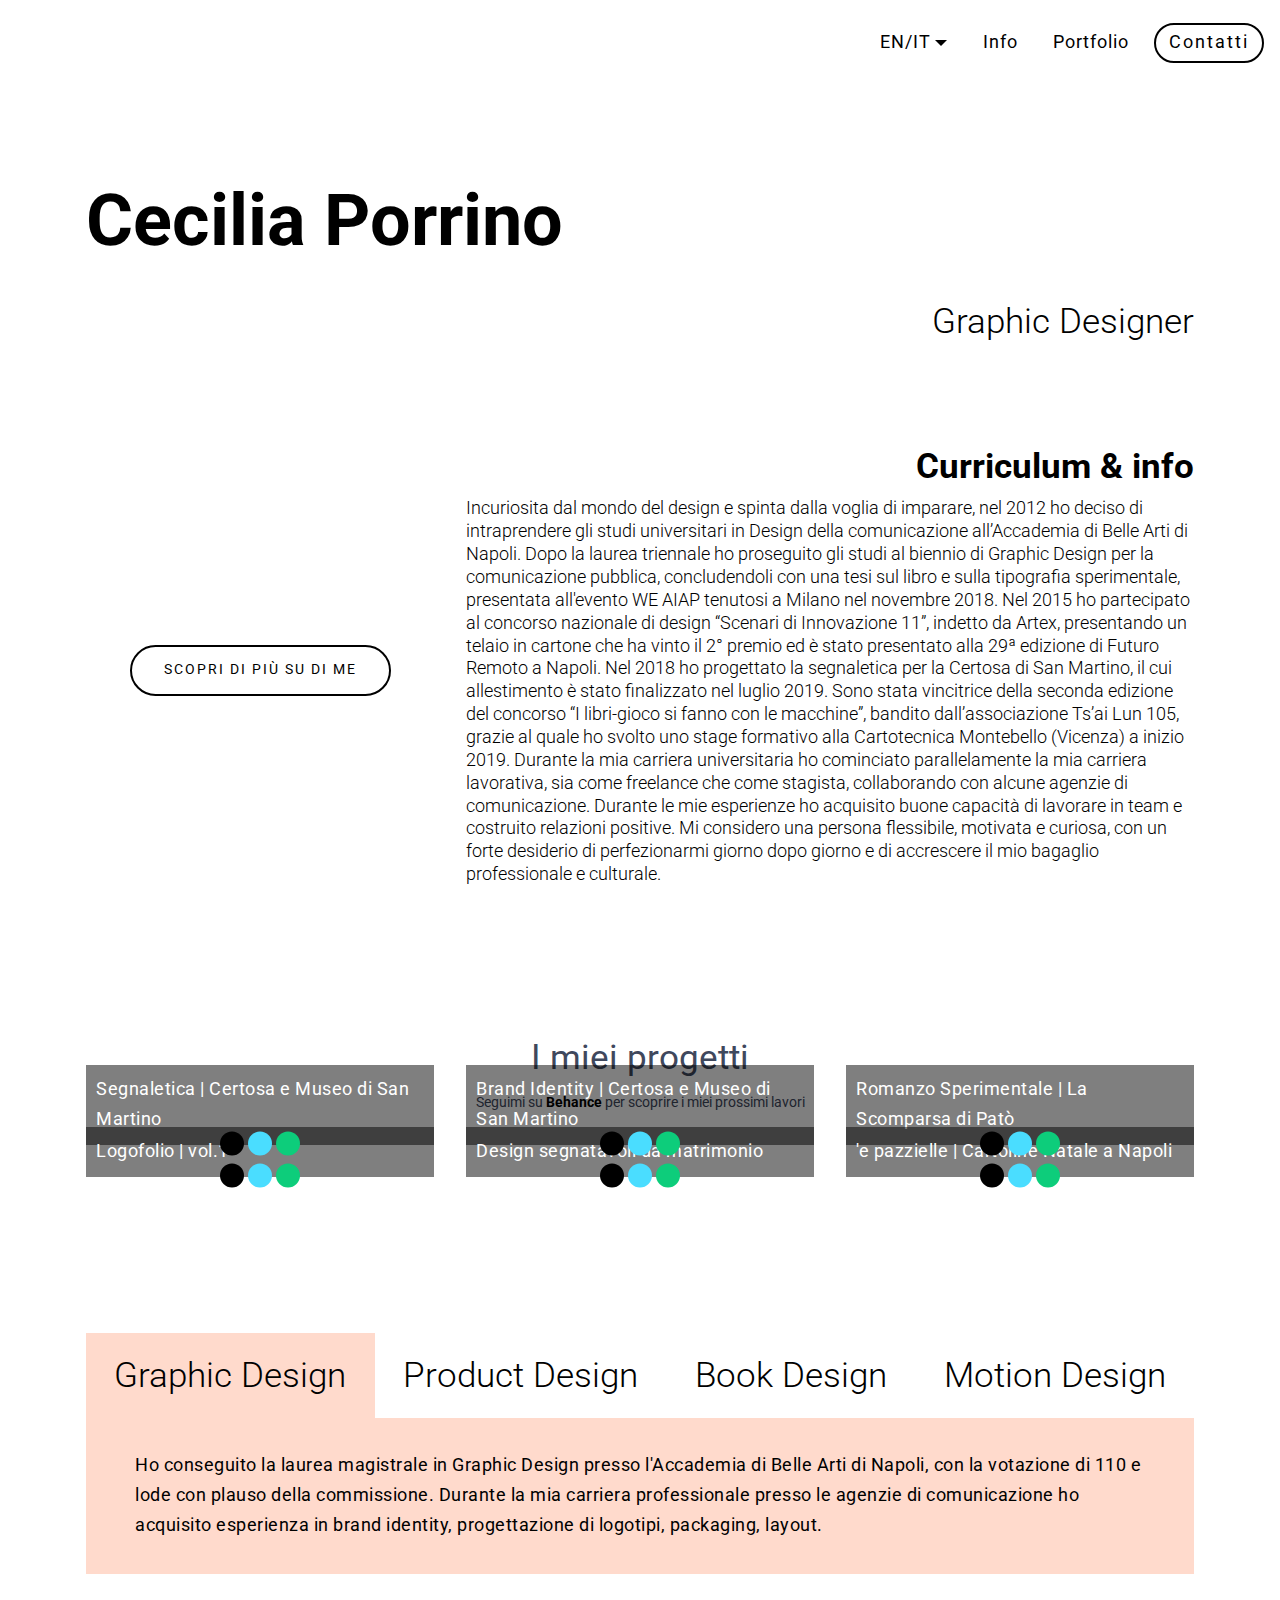
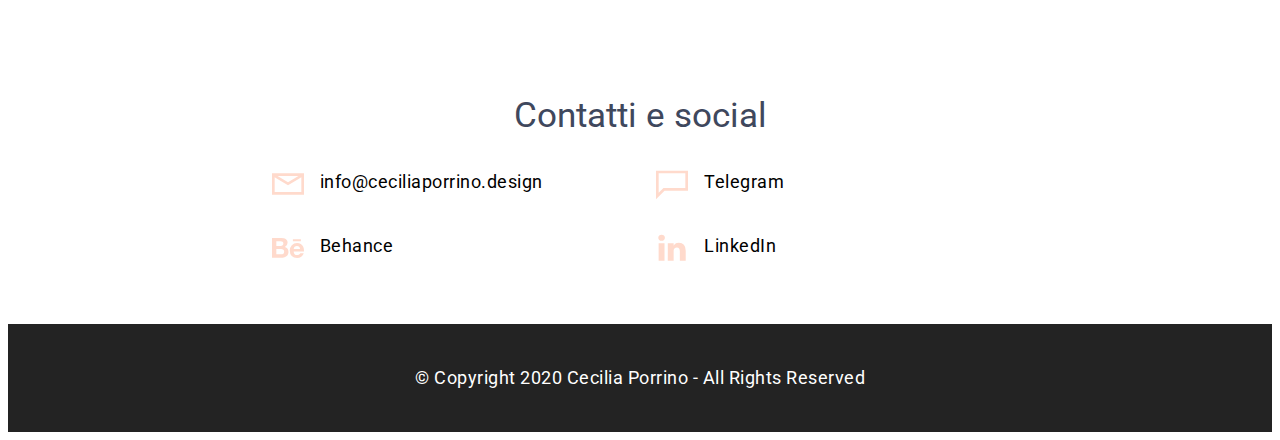
==== commit 9f70c49b: "Update curriculum" ====
--- a/index.html
+++ b/index.html
@@ -115,8 +115,8 @@
             <div class="mbr-col-sm-12 mbr-col-md-6 mbr-col-lg-8">
                 <h2 class="mbr-section-title align-right mbr-fonts-style mbr-bold display-2">
                     Curriculum &amp; info</h2>
-                <h3 class="mbr-section-subtitle align-right mbr-fonts-style mbr-light mbr-py-1 display-7">Incuriosita dal mondo del design e spinta dalla voglia di imparare, nel 2012 ho deciso di intraprendere gli studi universitari in Design della comunicazione all’Accademia di Belle Arti di Napoli. Dopo la laurea triennale ho proseguito gli studi al biennio di Graphic Design per la comunicazione pubblica, concludendoli con una tesi sul libro e sulla tipografia sperimentale, presentata all'evento WE AIAP tenutosi a Milano nel novembre 2018. Nel 2015 ho partecipato al concorso nazionale di design “Scenari di Innovazione 11”, indetto da Artex, presentando un telaio in cartone che ha vinto il 2° premio ed è stato presentato alla 29ª edizione di Futuro Remoto a Napoli. Nel 2018 ho progettato la segnaletica per la Certosa di San Martino, il cui allestimento è stato finalizzato nel luglio 2019. Sono stata vincitrice della seconda edizione del concorso “I libri-gioco si fanno con le macchine”, bandito dall’associazione Ts’ai Lun 105, grazie al quale ho svolto uno stage formativo alla Cartotecnica Montebello (Vicenza) a inizio 2019. Negli anni ho collaborato con le agenzie di comunicazione ricoprendo il ruolo di graphic designer. Durante le mie esperienze ho acquisito buone capacità di lavorare in team e costruito relazioni positive. Mi considero una persona flessibile, motivata e curiosa, con un forte desiderio di perfezionarmi giorno dopo giorno e di accrescere il mio bagaglio professionale e culturale.</h3>
-            </div>
+                <h3 class="mbr-section-subtitle align-right mbr-fonts-style mbr-light mbr-py-1 display-7">Incuriosita dal mondo del design e spinta dalla voglia di imparare, nel 2012 ho deciso di intraprendere gli studi universitari in Design della comunicazione all’Accademia di Belle Arti di Napoli. Dopo la laurea triennale ho proseguito gli studi al biennio di Graphic Design per la comunicazione pubblica, concludendoli con una tesi sul libro e sulla tipografia sperimentale, presentata all'evento WE AIAP tenutosi a Milano nel novembre 2018. Nel 2015 ho partecipato al concorso nazionale di design “Scenari di Innovazione 11”, indetto da Artex, presentando un telaio in cartone che ha vinto il 2° premio ed è stato presentato alla 29ª edizione di Futuro Remoto a Napoli. Nel 2018 ho progettato la segnaletica per la Certosa di San Martino, il cui allestimento è stato finalizzato nel luglio 2019. Sono stata vincitrice della seconda edizione del concorso “I libri-gioco si fanno con le macchine”, bandito dall’associazione Ts’ai Lun 105, grazie al quale ho svolto uno stage formativo alla Cartotecnica Montebello (Vicenza) a inizio 2019. Durante la mia carriera universitaria ho cominciato parallelamente la mia carriera lavorativa, sia come freelance che come stagista, collaborando con alcune agenzie di comunicazione. Durante le mie esperienze ho acquisito buone capacità di lavorare in team e costruito relazioni positive. Mi considero una persona flessibile, motivata e curiosa, con un forte desiderio di perfezionarmi giorno dopo giorno e di accrescere il mio bagaglio professionale e culturale.</h3>
+		</div>
             <div class="btn-container mbr-col-sm-12 mbr-col-md-6 mbr-col-lg-4 align-center mbr-flex">
                 <div class="mbr-section-btn mbr-m-auto"><a class="btn btn-black-outline display-4" href="#tab">SCOPRI DI PIÙ SU DI ME</a></div>
             </div>
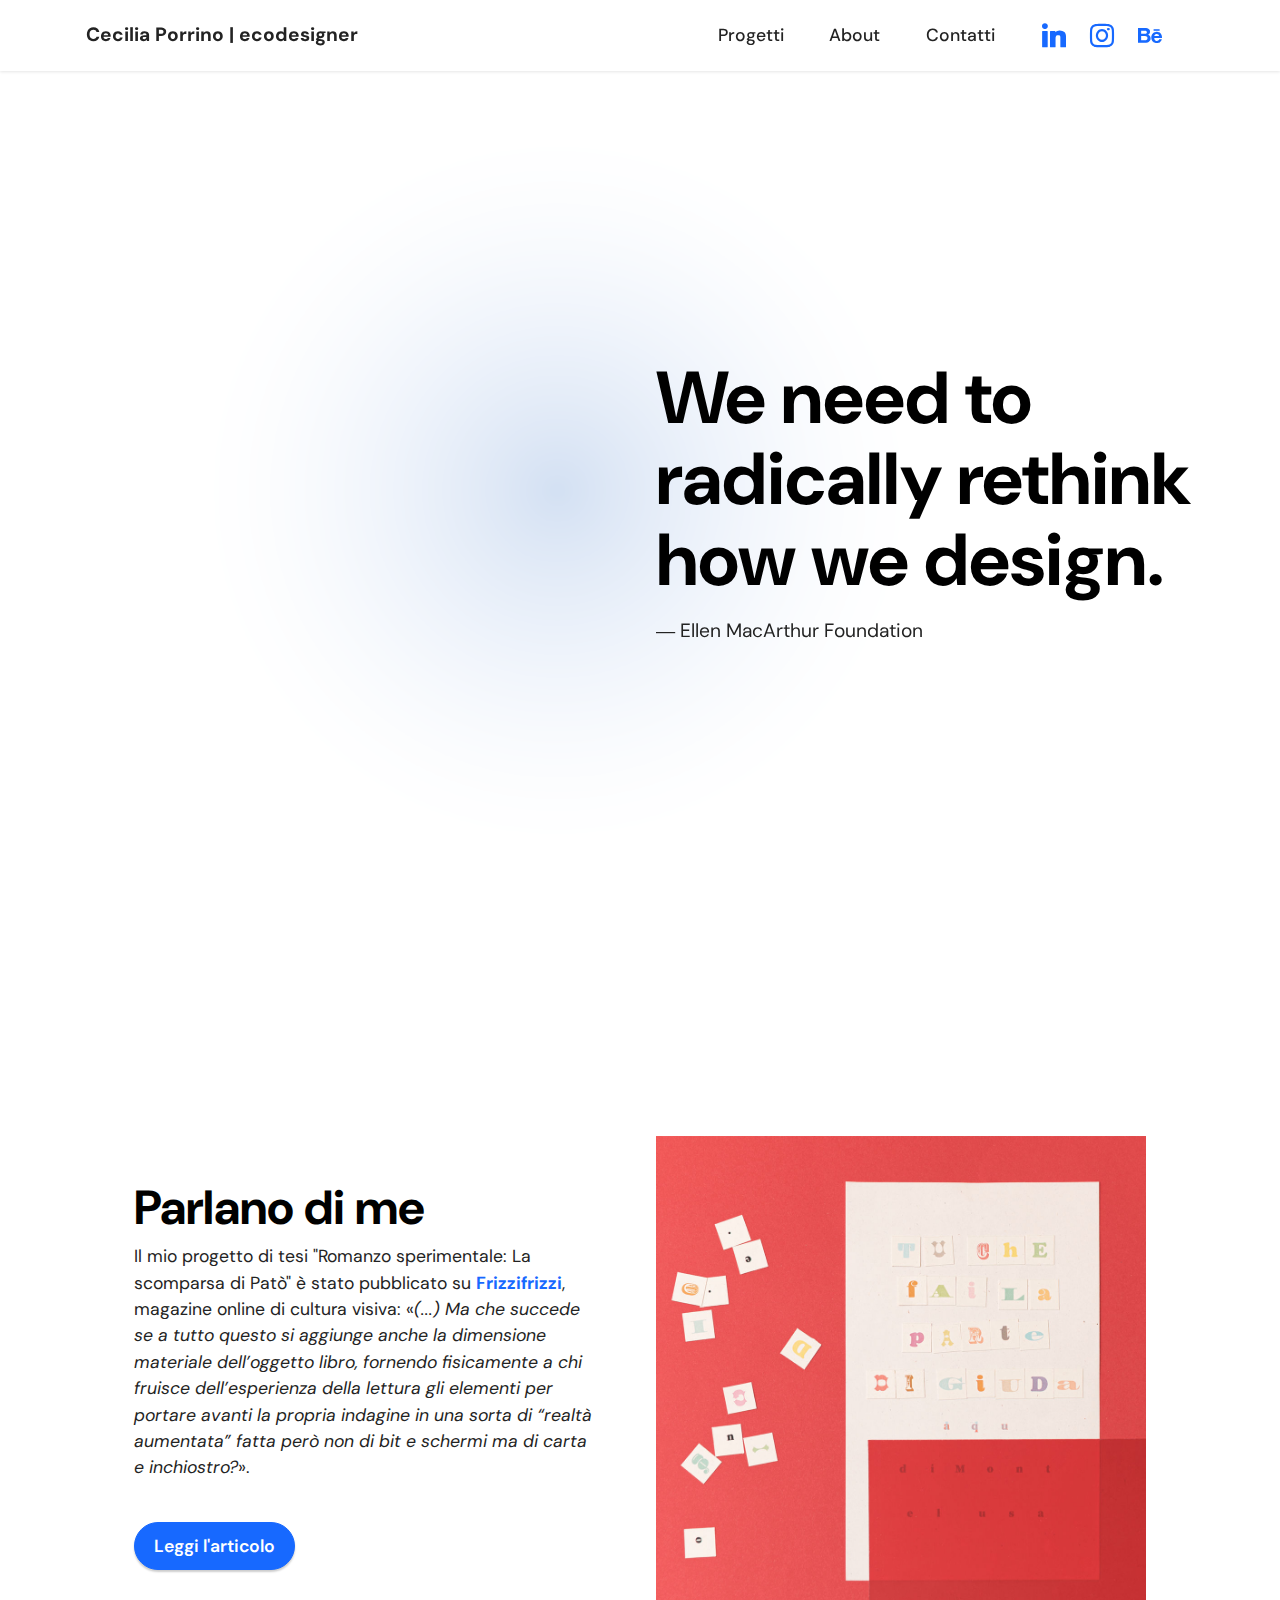
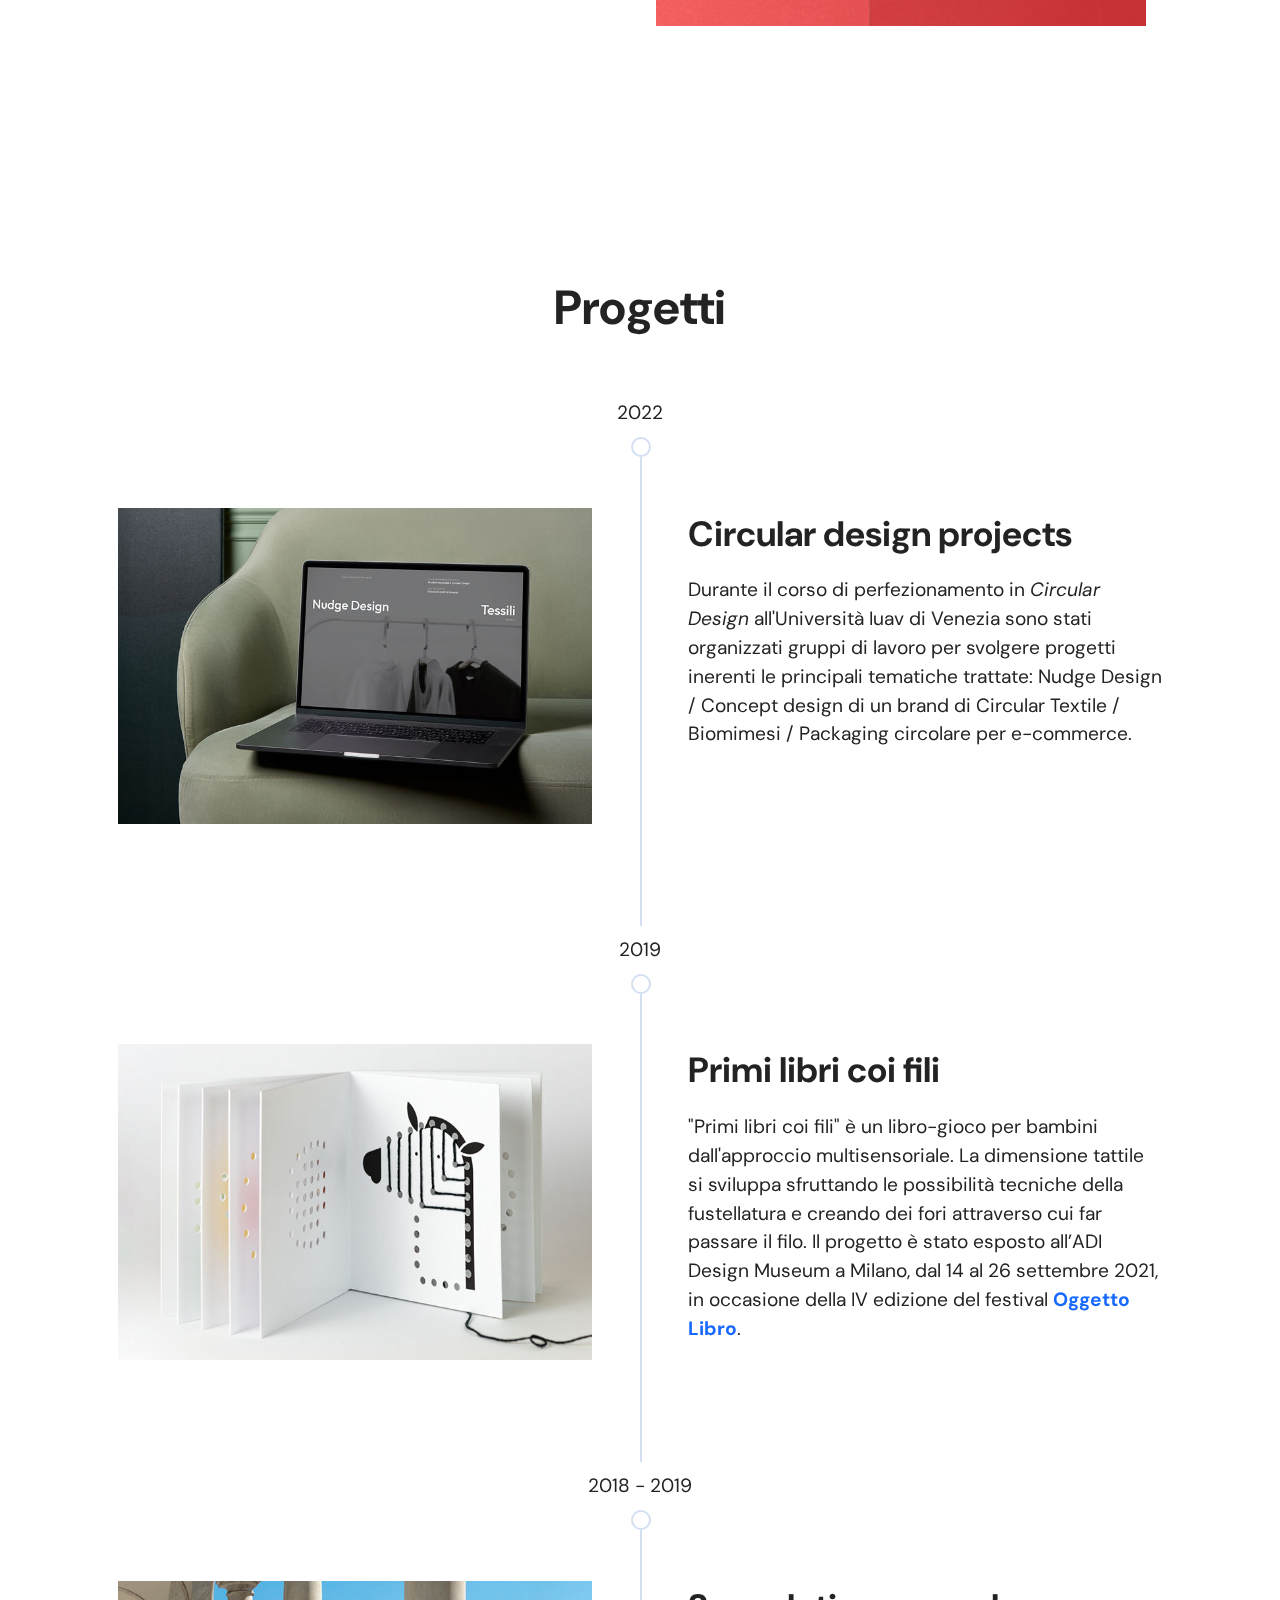
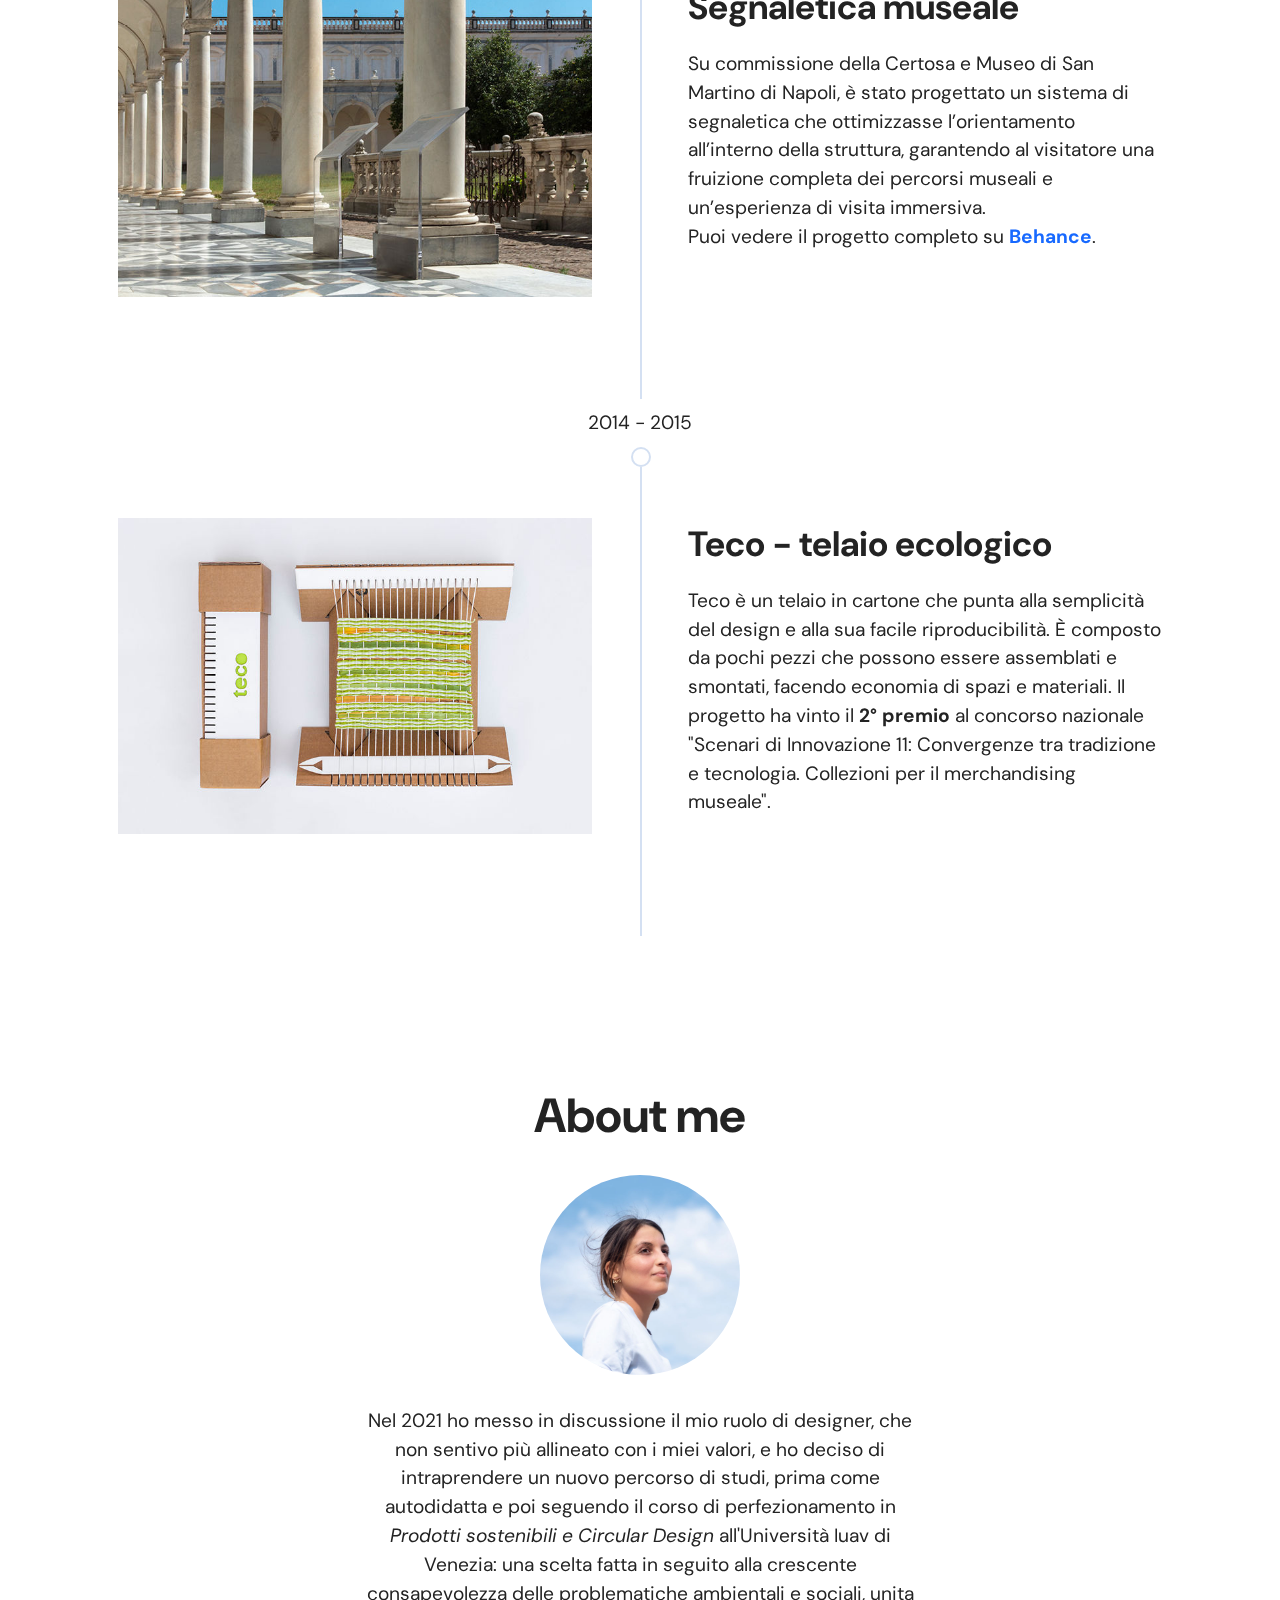
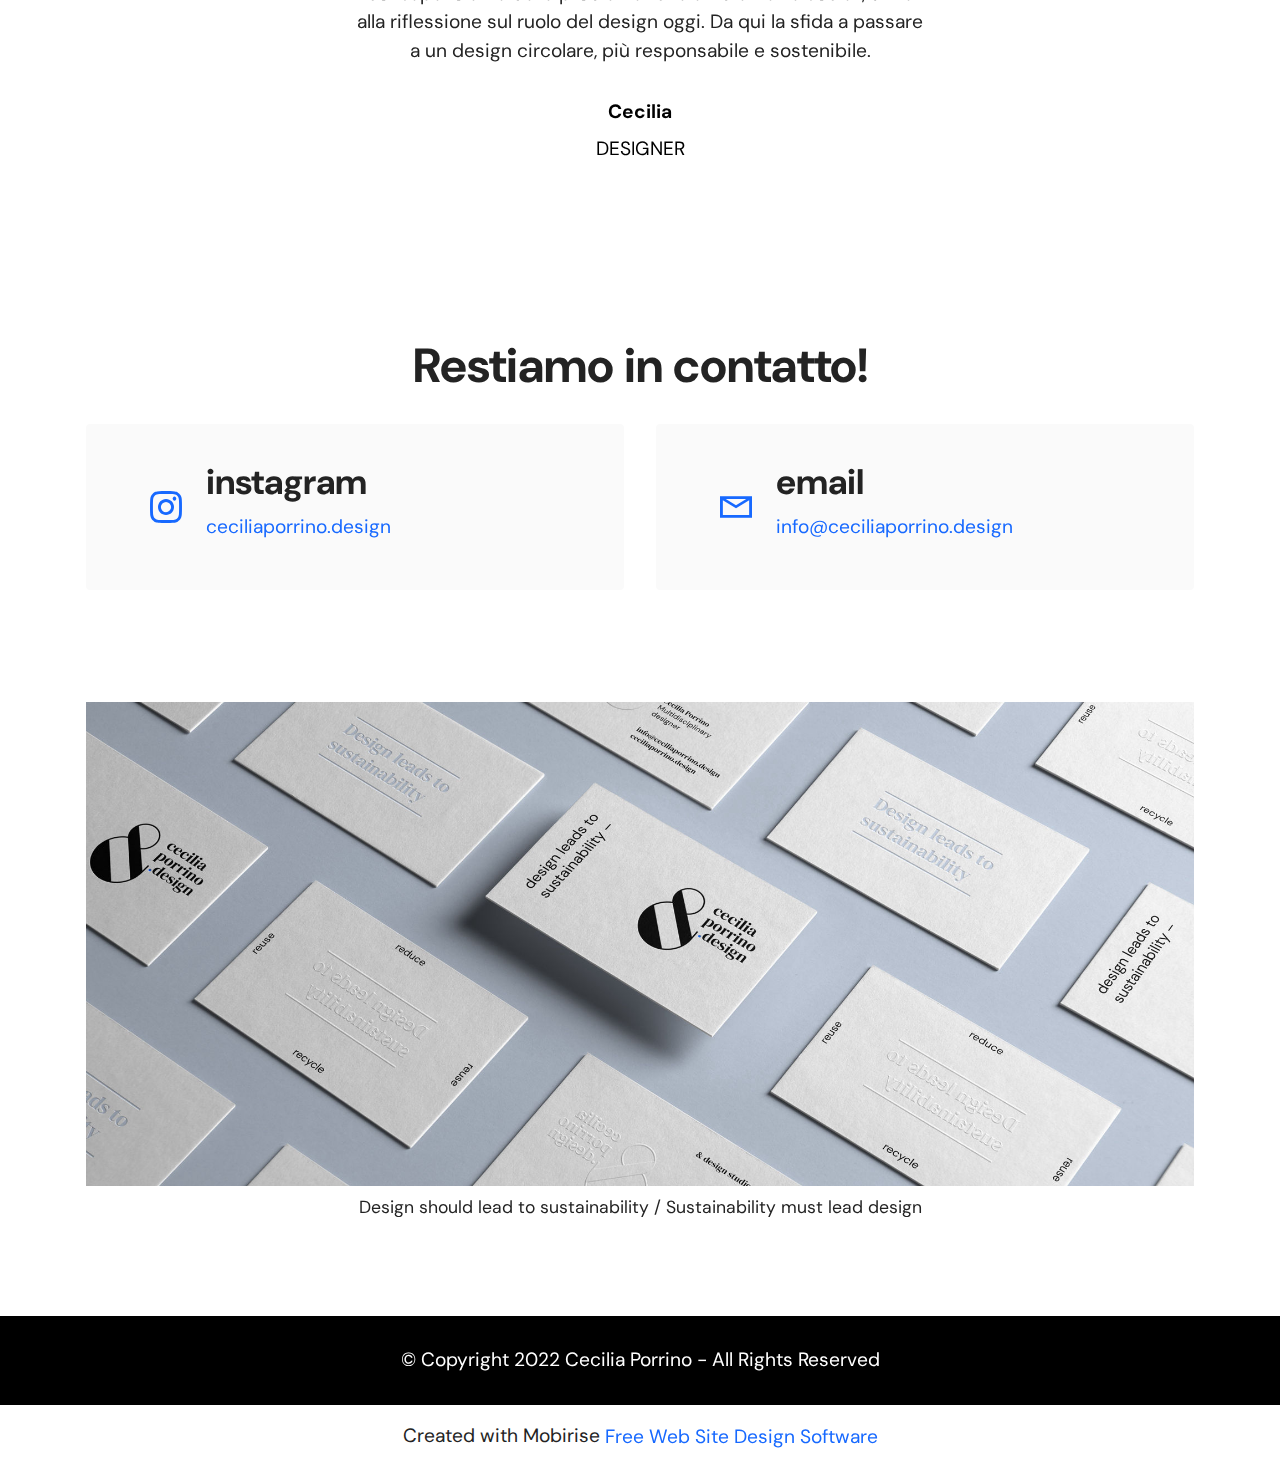
==== commit 747a1ee7: "new design" ====
--- a/index.html
+++ b/index.html
@@ -1,338 +1,356 @@
-<!DOCTYPE html>
-<html amp >
-<head>
-  <!-- Site made with Mobirise Website Builder v4.12.4, https://mobirise.com -->
-  <meta charset="UTF-8">
-  <meta http-equiv="X-UA-Compatible" content="IE=edge">
-  <meta name="generator" content="Mobirise v4.12.4, mobirise.com">
-  <meta name="viewport" content="width=device-width, initial-scale=1, minimum-scale=1">
-  <link rel="shortcut icon" href="assets/images/icona-sito-tratto.svg" type="image/x-icon">
-  <meta name="description" content="Graphic Designer appassionata di tipografia, book design e motion graphic.">
-  <meta name="amp-script-src" content="">
-  
-  <title>Cecilia Porrino</title>
-  
-<link rel="canonical" href="./">
- <style amp-boilerplate>body{-webkit-animation:-amp-start 8s steps(1,end) 0s 1 normal both;-moz-animation:-amp-start 8s steps(1,end) 0s 1 normal both;-ms-animation:-amp-start 8s steps(1,end) 0s 1 normal both;animation:-amp-start 8s steps(1,end) 0s 1 normal both}@-webkit-keyframes -amp-start{from{visibility:hidden}to{visibility:visible}}@-moz-keyframes -amp-start{from{visibility:hidden}to{visibility:visible}}@-ms-keyframes -amp-start{from{visibility:hidden}to{visibility:visible}}@-o-keyframes -amp-start{from{visibility:hidden}to{visibility:visible}}@keyframes -amp-start{from{visibility:hidden}to{visibility:visible}}</style>
-<noscript><style amp-boilerplate>body{-webkit-animation:none;-moz-animation:none;-ms-animation:none;animation:none}</style></noscript>
-<link href="https://fonts.googleapis.com/css?family=Roboto:100,100i,300,300i,400,400i,500,500i,700,700i,900,900i&display=swap" rel="stylesheet">
- 
- <style amp-custom> 
-div,span,h1,h2,h3,h4,h5,h6,p,blockquote,a,ol,ul,li,figcaption,textarea,input{font: inherit;}*{-webkit-box-sizing: border-box;box-sizing: border-box;outline: none;}*:focus{outline: none;}body{position: relative;font-style: normal;line-height: 1;color: #3f485d;}section{background-color: #eeeeee;background-position: 50% 50%;background-repeat: no-repeat;background-size: cover;overflow: hidden;padding: 30px 0;}h1,h2,h3,h4,h5,h6{margin: 0;padding: 0;}p,li,blockquote{letter-spacing: 0.5px;line-height: 1.7;}ul,ol,blockquote,p{margin-bottom: 0;margin-top: 0;}a{cursor: pointer;}a,a:hover{text-decoration: none;}a.mbr-iconfont:hover{text-decoration: none;}h1,h2,h3,h4,h5,h6,.display-1,.display-2,.display-4,.display-5,.display-7{word-break: break-word;word-wrap: break-word;}b,strong{font-weight: bold;}blockquote{padding: 10px 0 10px 20px;position: relative;border-left: 3px solid;}input:-webkit-autofill,input:-webkit-autofill:hover,input:-webkit-autofill:focus,input:-webkit-autofill:active{-webkit-transition-delay: 9999s;transition-delay: 9999s;-webkit-transition-property: background-color,color;-o-transition-property: background-color,color;transition-property: background-color,color;}html,body{height: auto;min-height: 100vh;}.mbr-section-title{margin: 0;padding: 0;font-style: normal;line-height: 1.2;width: 100%;}.mbr-section-subtitle{line-height: 1.3;width: 100%;}.mbr-text{font-style: normal;line-height: 1.6;width: 100%;}.mbr-white{color: #ffffff;}.mbr-black{color: #000000;}.align-left{text-align: left;}.align-left .list-item{justify-content: flex-start;}.align-center{text-align: center;}.align-center .list-item{justify-content: center;}.align-right{text-align: right;}.align-right .list-item{justify-content: flex-end;}@media (max-width: 767px){.align-left,.align-center,.align-right{text-align: center;}.align-left .list-item,.align-center .list-item,.align-right .list-item{justify-content: center;}}.mbr-light{font-weight: 300;}.mbr-regular{font-weight: 400;}.mbr-semibold{font-weight: 500;}.mbr-bold{font-weight: 700;}.icons-list a{margin: 0 1rem 0 0;}.icons-list a:last-child{margin: 0;}.mbr-figure{align-self: center;}.hidden{visibility: hidden;}.super-hide{display: none;}.inactive{-webkit-user-select: none;-moz-user-select: none;-ms-user-select: none;user-select: none;pointer-events: none;-webkit-user-drag: none;user-drag: none;}.mbr-overlay{position: absolute;bottom: 0;left: 0;right: 0;top: 0;z-index: 0;}.map-placeholder{display: none;}.google-map,.google-map iframe{position: relative;width: 100%;height: 400px;}amp-img{width: 100%;}amp-img img{max-height: 100%;max-width: 100%;}img.mbr-temp{width: 100%;}.rounded{border-radius: 50%;}.is-builder .nodisplay + img[async],.is-builder .nodisplay + img[decoding="async"],.is-builder amp-img > a + img[async],.is-builder amp-img > a + img[decoding="async"]{display: none;}html:not(.is-builder) amp-img > a{position: absolute;top: 0;bottom: 0;left: 0;right: 0;z-index: 1;}.is-builder .temp-amp-sizer{position: absolute;}.is-builder amp-youtube .temp-amp-sizer,.is-builder amp-vimeo .temp-amp-sizer{position: static;}.mobirise-spinner{position: absolute;top: 50%;left: 40%;margin-left: 10%;-webkit-transform: translate3d(-50%,-50%,0);z-index: 4;}.mobirise-spinner em{width: 24px;height: 24px;background: #3ac;border-radius: 100%;display: inline-block;-webkit-animation: slide 1s infinite;}.mobirise-spinner em:nth-child(1){-webkit-animation-delay: 0.1s;}.mobirise-spinner em:nth-child(2){-webkit-animation-delay: 0.2s;}.mobirise-spinner em:nth-child(3){-webkit-animation-delay: 0.3s;}@-moz-keyframes slide{0%{-webkit-transform: scale(1);}50%{opacity: 0.3;-webkit-transform: scale(2);}100%{-webkit-transform: scale(1);}}@-webkit-keyframes slide{0%{-webkit-transform: scale(1);}50%{opacity: 0.3;-webkit-transform: scale(2);}100%{-webkit-transform: scale(1);}}@-o-keyframes slide{0%{-webkit-transform: scale(1);}50%{opacity: 0.3;-webkit-transform: scale(2);}100%{-webkit-transform: scale(1);}}@keyframes slide{0%{-webkit-transform: scale(1);}50%{opacity: 0.3;-webkit-transform: scale(2);}100%{-webkit-transform: scale(1);}}.mobirise-loader .amp-active > div{display: none;}.iconfont-wrapper{display: inline-block;}.mbr-flex{display: flex;}.flex-wrap{flex-wrap: wrap;}.mbr-jc-s{justify-content: flex-start;}.mbr-jc-c{justify-content: center;}.mbr-jc-e{justify-content: flex-end;}.mbr-row-reverse{flex-direction: row-reverse;}.mbr-column{flex-direction: column;}amp-img,img{height: 100%;width: 100%;}.hidden-slide{display: none;}.visible-slide{display: flex;}section,.container,.container-fluid{position: relative;word-wrap: break-word;}.mbr-fullscreen .mbr-overlay{min-height: 100vh;}.mbr-fullscreen{display: flex;align-items: center;height: 100vh;min-height: 100vh;padding: 3rem 0;}.container{padding: 0 1rem;width: 100%;margin-right: auto;margin-left: auto;}@media (max-width: 767px){.container{max-width: 540px;}} @media (min-width: 768px){.container{max-width: 720px;}} @media (min-width: 992px){.container{max-width: 960px;}} @media (min-width: 1200px){.container{max-width: 1140px;}}.container-fluid{width: 100%;padding: 0 1rem;}.btn{position: relative;font-weight: 400;margin: 0.4rem 0.5rem;border: 2px solid;font-style: normal;white-space: normal;transition: all 0.3s ease-in-out,box-shadow 2s ease-in-out,-webkit-box-shadow 2s ease-in-out;display: inline-flex;align-items: center;justify-content: center;word-break: break-word;line-height: 1;letter-spacing: 2px;}.btn-form{padding: 1rem 2rem;}.btn-form:hover{cursor: pointer;}.btn{padding: 1rem 2rem;border-radius: 0px;}.btn-sm{padding: 0.6rem 0.8rem;border-radius: 0px;}.btn-md{padding: 1rem 2rem;border-radius: 0px;}.btn-lg{padding: 1.2rem 3.2rem;border-radius: 0px;}form .btn,form .mbr-section-btn{margin: 0;}.note-popover .btn:after{display: none;}.mbr-section-btn{margin: 0 -0.25rem;font-size: 0;}nav .mbr-section-btn{margin-left: 0rem;margin-right: 0rem;}.btn .mbr-iconfont,.btn.btn-md .mbr-iconfont{cursor: pointer;margin: 0 0.8rem 0 0;}.btn-sm .mbr-iconfont{margin: 0 0.5rem 0 0;}[type="submit"]{-webkit-appearance: none;}section.menu{min-height: 70px;overflow: visible;padding: 0;}.menu-container{display: flex;-webkit-box-pack: justify;-ms-flex-pack: justify;justify-content: space-between;align-items: center;min-height: 70px;}@media (max-width: 991px){.menu-container{max-width: 100%;padding: 0.5rem 1rem;}} @media (max-width: 767px){.menu-container{padding: 0.5rem 1rem;}}.navbar{z-index: 100;width: 100%;position: absolute;}.navbar-fixed-top{position: fixed;top: 0;}.navbar-brand{display: flex;align-items: center;word-break: break-word;z-index: 1;}.navbar-logo{margin: 0 0.8rem 0 0;}@media (max-width: 767px){.navbar-logo amp-img{max-height: 35px;max-width: 35px;}}.navbar-caption-wrap{display: flex;}.navbar .navbar-collapse{display: flex;-ms-flex-preferred-size: auto;flex-basis: auto;align-items: center;justify-content: flex-end;}@media (max-width: 991px){.navbar .navbar-collapse{display: none;position: absolute;top: 0;right: 0;height: 100vh;overflow-y: auto;padding: 70px 2rem 1rem;z-index: 1;}}@media (max-width: 991px){.navbar.opened .navbar-collapse.show,.navbar.opened .navbar-collapse.collapsing{display: block;}.is-builder .navbar-collapse{position: fixed;}}.navbar-nav{list-style-type: none;display: flex;flex-wrap: wrap;padding-left: 0;min-width: 10rem;}@media (max-width: 991px){.navbar-nav{flex-direction: column;}} .navbar-nav .mbr-iconfont{margin: 0 0.2rem 0 0;}.nav-item{word-break: break-all;}.nav-link{display: flex;align-items: center;justify-content: center;}.nav-link,.navbar-caption{transition: all 0.2s;letter-spacing: 1px;}.nav-dropdown .dropdown-menu{min-width: 10rem;position: absolute;left: 0;padding: 1.25rem 0;}.nav-dropdown .dropdown-menu .dropdown-item{line-height: 2;display: flex;justify-content: center;align-items: center;padding: 0.25rem 1.5rem;white-space: nowrap;}.nav-dropdown .dropdown-menu .dropdown{position: relative;}.dropdown-menu .dropdown:hover > .dropdown-menu{opacity: 1;pointer-events: all;}.nav-dropdown .dropdown-submenu{top: 0;left: 100%;margin: 0;}.nav-item.dropdown{position: relative;}.nav-item.dropdown .dropdown-menu{opacity: 0;pointer-events: none;}.nav-item.dropdown:hover > .dropdown-menu{opacity: 1;pointer-events: all;}.link.dropdown-toggle:after{content: "";margin-left: 0.25rem;border-top: 0.35em solid;border-right: 0.35em solid transparent;border-left: 0.35em solid transparent;border-bottom: 0;}.navbar .dropdown.open > .dropdown-menu{display: block;}@media (max-width: 991px){.is-builder .nav-dropdown .dropdown-menu{position: relative;}.nav-dropdown .dropdown-submenu{left: 0;}.nav-dropdown .dropdown-menu .dropdown-item{padding: 0.25rem 1.5rem;margin: 0;justify-content: center;}.nav-dropdown .dropdown-menu .dropdown-item:after{right: auto;}.navbar.opened .dropdown-menu{top: 0;}.dropdown-toggle[data-toggle="dropdown-submenu"]:after{content: "";margin-left: 0.25rem;border-top: 0.35em solid;border-right: 0.35em solid transparent;border-left: 0.35em solid transparent;border-bottom: 0;top: 55%;}}.navbar-buttons{display: flex;flex-wrap: wrap;align-items: center;justify-content: center;}@media (max-width: 991px){.navbar-buttons{flex-direction: column;}}.menu-social-list{display: flex;align-items: center;justify-content: center;flex-wrap: wrap;}.menu-social-list a{margin: 0 0.5rem;}.menu-social-list a span{font-size: 1.5rem;}button.navbar-toggler{position: absolute;right: 20px;top: 25px;width: 31px;height: 20px;cursor: pointer;transition: all .2s;-ms-flex-item-align: center;-ms-grid-row-align: center;align-self: center;}.hamburger span{position: absolute;right: 0;width: 30px;height: 2px;border-right: 5px;}.hamburger span:nth-child(1){top: 0;transition: all .2s;}.hamburger span:nth-child(2){top: 8px;transition: all .15s;}.hamburger span:nth-child(3){top: 8px;transition: all .15s;}.hamburger span:nth-child(4){top: 16px;transition: all .2s;}nav.opened .navbar-toggler:not(.hide) .hamburger span:nth-child(4),nav.opened .navbar-toggler:not(.hide) .hamburger span:nth-child(1){top: 8px;width: 0;opacity: 0;right: 50%;transition: all .2s;}nav.opened .navbar-toggler:not(.hide) .hamburger span:nth-child(2){transform: rotate(-45deg);transition: all .25s;}nav.opened .navbar-toggler:not(.hide) .hamburger span:nth-child(3){transform: rotate(45deg);transition: all .25s;}.ampstart-btn.hamburger{position: absolute;top: 25px;right: 20px;margin-left: auto;height: 20px;width: 30px;background: none;border: none;cursor: pointer;z-index: 1000;}@media (min-width: 992px){.ampstart-btn,amp-sidebar{display: none;}.dropdown-menu .dropdown-toggle:after{content: "";border-bottom: 0.35em solid transparent;border-left: 0.35em solid;border-right: 0;border-top: 0.35em solid transparent;margin-left: 0.3rem;margin-top: -0.3077em;position: absolute;right: 1.1538em;top: 50%;}}.close-sidebar{width: 30px;height: 30px;position: relative;cursor: pointer;background-color: transparent;border: none;}.close-sidebar span{position: absolute;left: 0;width: 30px;height: 2px;border-right: 5px;top: 14px;}.close-sidebar span:nth-child(1){transform: rotate(-45deg);}.close-sidebar span:nth-child(2){transform: rotate(45deg);}.builder-sidebar{position: relative;height: 100vh;overflow-y: auto;min-width: 10rem;z-index: 1030;padding: 1rem 2rem;max-width: 20rem;}.builder-sidebar .dropdown:hover > .dropdown-menu{position: relative;text-align: center;}section.sidebar-open:before{content: '';position: fixed;top: 0;bottom: 0;right: 0;left: 0;background-color: rgba(0,0,0,0.2);z-index: 1040;}.is-builder section.horizontal-menu .ampstart-btn{display: none;}.is-builder section.horizontal-menu .dropdown-menu{z-index: auto;opacity: 1;pointer-events: auto;}.is-builder .menu{overflow: visible;}#sidebar{background-color: transparent;}.card-title{margin: 0;}.card{position: relative;background-color: transparent;border: none;border-radius: 0;width: 100%;padding: 0 1rem;}@media (max-width: 767px){.card:not(.last-child){padding-bottom: 30px;}} .card .card-img{width: auto;border-radius: 0;}.card .card-wrapper{height: 100%;}@media (max-width: 767px){.card .card-wrapper{flex-direction: column;}} .card img{height: 100%;-o-object-fit: cover;object-fit: cover;-o-object-position: center;object-position: center;}.card-inner,.items-list{display: flex;flex-direction: column;}.items-list{list-style-type: none;padding: 0;}.items-list .list-item{padding: 1rem 2rem;}.card-head{padding: 1.5rem 2rem;}.card-price-wrap{padding: 1rem 2rem;}.card-button{padding: 1rem;margin: 0;}.timeline-wrap{position: relative;}.timeline-wrap .iconBackground{position: absolute;left: 50%;width: 20px;height: 20px;line-height: 30px;text-align: center;border-radius: 50%;font-size: 30px;display: inline-block;background-color: #000000;top: 20px;margin: 0 0 0 -10px;}@media (max-width: 767px){.timeline-wrap .iconBackground{left: 0;}}.separline{position: relative;}@media (max-width: 767px){.separline:not(.last-child){padding-bottom: 2rem;}} .separline:before{position: absolute;content: "";width: 2px;background-color: #000000;left: calc(50% - 1px);height: calc(100% - 20px);top: 40px;}@media (max-width: 767px){.separline:before{left: 0;}}.gallery-img-wrap{position: relative;height: 100%;}.gallery-img-wrap:hover{cursor: pointer;}.gallery-img-wrap:hover .icon-wrap,.gallery-img-wrap:hover .caption-on-hover{opacity: 1;}.gallery-img-wrap:hover:after{opacity: .5;}.gallery-img-wrap amp-img{height: 100%;}.gallery-img-wrap:after{content: "";position: absolute;top: 0;bottom: 0;left: 0;right: 0;background: #000;opacity: 0;transition: opacity 0.2s;pointer-events: none;}.gallery-img-wrap .icon-wrap,.gallery-img-wrap .img-caption{z-index: 3;pointer-events: none;position: absolute;}.gallery-img-wrap .icon-wrap,.gallery-img-wrap .caption-on-hover{opacity: 0;transition: opacity 0.2s;}.gallery-img-wrap .icon-wrap{left: 50%;top: 50%;transform: translate(-50%,-50%);background-color: #fff;padding: .5rem;border-radius: 50%;}.gallery-img-wrap .amp-iconfont{color: #000;font-size: 1rem;width: 1rem;display: block;}.gallery-img-wrap .img-caption{left: 0;right: 0;}.gallery-img-wrap .img-caption.caption-top{top: 0;}.gallery-img-wrap .img-caption.caption-bottom{bottom: 0;}.gallery-img-wrap .img-caption:not(.caption-on-hover):after{content: "";position: absolute;top: 0;left: 0;right: 0;height: 100%;transition: opacity 0.2s;z-index: -1;pointer-events: none;}@media (max-width: 767px){.gallery-img-wrap:after,.gallery-img-wrap:hover:after,.gallery-img-wrap .icon-wrap{display: none;}.gallery-img-wrap .caption-on-hover{opacity: 1;}}.is-builder .gallery-img-wrap .icon-wrap,.is-builder .gallery-img-wrap .img-caption > *{pointer-events: all;}.amp-carousel-button,.dots-wrapper .dots span{transition: all 0.4s;cursor: pointer;outline: none;}.amp-carousel-button{width: 50px;height: 50px;border-radius: 50%;}.dots-wrapper .dots{display: inline-block;margin: 4px 8px;}.dots-wrapper .dots span{display: block;border-radius: 12px;height: 24px;width: 24px;background-color: #ffffff;border: 10px solid #cccccc;opacity: 0.5;}.dots-wrapper .dots span.current{width: 40px;}.dots-wrapper .dots span:hover,.dots-wrapper .dots span.current{opacity: 1;}.amp-carousel-button-next:after{right: 1rem;}.amp-carousel-button-prev:after{left: 1rem;}button.btn-img{cursor: pointer;}.is-builder .preview button.btn-img{opacity: 0.5;position: relative;pointer-events: none;}amp-image-lightbox,.lightbox{background: rgba(0,0,0,0.8);display: flex;flex-wrap: wrap;align-items: center;justify-content: center;width: 100%;height: 100%;overflow: auto;}amp-image-lightbox a.control,.lightbox a.control{position: absolute;cursor: default;top: 0;right: 0;}amp-image-lightbox .close,.lightbox .close{background: none;border: none;position: absolute;top: 16px;right: 16px;height: 32px;width: 32px;cursor: pointer;z-index: 1000;}amp-image-lightbox .close:before,amp-image-lightbox .close:after,.lightbox .close:before,.lightbox .close:after{position: absolute;top: 0;right: 16px;content: ' ';height: 32px;width: 2px;background-color: #fff;}amp-image-lightbox .close:before,.lightbox .close:before{transform: rotate(45deg);}amp-image-lightbox .close:after,.lightbox .close:after{transform: rotate(-45deg);}amp-image-lightbox .video-block,.lightbox .video-block{width: 100%;}div[submit-success] > *,div[submit-error] > *{padding: 15px;margin-bottom: 1rem;}.form-block{z-index: 1;background-color: transparent;padding: 30px;position: relative;overflow: hidden;}.form-block .mbr-overlay{z-index: -1;}@media (max-width: 991px){.form-block{padding: 15px;}}form input,form textarea,form select{padding: 15px 0.5rem;line-height: 1.45;width: 100%;background: #ffffff;border-width: 1px;border-style: solid;border-color: #767676;border-radius: 0;color: #000000;}form input[type="checkbox"],form input[type="radio"]{border: none;background: none;width: auto;}form .field{padding-bottom: 0.5rem;padding-top: 0.5rem;}form textarea.field-input{height: 200px;}form .fieldset{display: flex;justify-content: center;flex-wrap: wrap;align-items: center;}textarea[type="hidden"]{display: none;}.form-check{margin-bottom: 0;}.form-check-label{padding-left: 0;}.form-check-input{position: relative;margin: 4px;}.form-check-inline{display: inline-flex;align-items: center;padding-left: 0;margin-right: .75rem;}.mbr-row,.mbr-form-row{display: -webkit-box;display: -ms-flexbox;display: flex;-ms-flex-wrap: wrap;flex-wrap: wrap;margin-left: -1rem;margin-right: -1rem;}.mbr-form-row{margin-left: -0.5rem;margin-right: -0.5rem;}.mbr-form-row > [class*="mbr-col"]{padding-left: 0.5rem;padding-right: 0.5rem;}@media (max-width: 767px){.mbr-col,.mbr-col-auto{padding-right: 1rem;padding-left: 1rem;}.mbr-col-sm-12{-ms-flex: 0 0 100%;-webkit-box-flex: 0;flex: 0 0 100%;max-width: 100%;padding-right: 1rem;padding-left: 1rem;}}@media (min-width: 768px){.mbr-col,.mbr-col-auto{padding-right: 1rem;padding-left: 1rem;}.mbr-col-md-2{-ms-flex: 0 0 16.6666666667%;-webkit-box-flex: 0;flex: 0 0 16.6666666667%;max-width: 16.6666666667%;padding-right: 1rem;padding-left: 1rem;}.mbr-col-md-3{-ms-flex: 0 0 25%;-webkit-box-flex: 0;flex: 0 0 25%;max-width: 25%;padding-right: 1rem;padding-left: 1rem;}.mbr-col-md-4{-ms-flex: 0 0 33.3333333333%;-webkit-box-flex: 0;flex: 0 0 33.3333333333%;max-width: 33.3333333333%;padding-right: 1rem;padding-left: 1rem;}.mbr-col-md-5{-ms-flex: 0 0 41.6666666667%;-webkit-box-flex: 0;flex: 0 0 41.6666666667%;max-width: 41.6666666667%;padding-right: 1rem;padding-left: 1rem;}.mbr-col-md-6{-ms-flex: 0 0 50%;-webkit-box-flex: 0;flex: 0 0 50%;max-width: 50%;padding-right: 1rem;padding-left: 1rem;}.mbr-col-md-7{-ms-flex: 0 0 58.3333333333%;-webkit-box-flex: 0;flex: 0 0 58.3333333333%;max-width: 58.3333333333%;padding-right: 1rem;padding-left: 1rem;}.mbr-col-md-8{-ms-flex: 0 0 66.6666666667%;-webkit-box-flex: 0;flex: 0 0 66.6666666667%;max-width: 66.6666666667%;padding-right: 1rem;padding-left: 1rem;}.mbr-col-md-10{-ms-flex: 0 0 83.3333333333%;-webkit-box-flex: 0;flex: 0 0 83.3333333333%;max-width: 83.3333333333%;padding-right: 1rem;padding-left: 1rem;}.mbr-col-md-12{-ms-flex: 0 0 100%;-webkit-box-flex: 0;flex: 0 0 100%;max-width: 100%;padding-right: 1rem;padding-left: 1rem;}}.mbr-col{-ms-flex: 1 1 auto;-webkit-box-flex: 1;flex: 1 1 auto;max-width: 100%;}.mbr-col-auto{-ms-flex: 0 0 auto;flex: 0 0 auto;width: auto;}@media (min-width: 992px){.mbr-col,.mbr-col-auto{padding-right: 1rem;padding-left: 1rem;}.mbr-col-lg-2{-ms-flex: 0 0 16.6666666667%;-webkit-box-flex: 0;flex: 0 0 16.6666666667%;max-width: 16.6666666667%;padding-right: 1rem;padding-left: 1rem;}.mbr-col-lg-3{-ms-flex: 0 0 25%;-webkit-box-flex: 0;flex: 0 0 25%;max-width: 25%;padding-right: 1rem;padding-left: 1rem;}.mbr-col-lg-4{-ms-flex: 0 0 33.3333333333%;-webkit-box-flex: 0;flex: 0 0 33.3333333333%;max-width: 33.3333333333%;padding-right: 1rem;padding-left: 1rem;}.mbr-col-lg-5{-ms-flex: 0 0 41.6666666667%;-webkit-box-flex: 0;flex: 0 0 41.6666666667%;max-width: 41.6666666667%;padding-right: 1rem;padding-left: 1rem;}.mbr-col-lg-6{-ms-flex: 0 0 50%;-webkit-box-flex: 0;flex: 0 0 50%;max-width: 50%;padding-right: 1rem;padding-left: 1rem;}.mbr-col-lg-7{-ms-flex: 0 0 58.3333333333%;-webkit-box-flex: 0;flex: 0 0 58.3333333333%;max-width: 58.3333333333%;padding-right: 1rem;padding-left: 1rem;}.mbr-col-lg-8{-ms-flex: 0 0 66.6666666667%;-webkit-box-flex: 0;flex: 0 0 66.6666666667%;max-width: 66.6666666667%;padding-right: 1rem;padding-left: 1rem;}.mbr-col-lg-9{-ms-flex: 0 0 75%;-webkit-box-flex: 0;flex: 0 0 75%;max-width: 75%;padding-right: 1rem;padding-left: 1rem;}.mbr-col-lg-10{-ms-flex: 0 0 83.3333333333%;-webkit-box-flex: 0;flex: 0 0 83.3333333333%;max-width: 83.3333333333%;padding-right: 1rem;padding-left: 1rem;}.mbr-col-lg-12{-ms-flex: 0 0 100%;-webkit-box-flex: 0;flex: 0 0 100%;max-width: 100%;padding-right: 1rem;padding-left: 1rem;}}@media (min-width: 992px){.lg-pb{padding-bottom: 3rem;}}@media (max-width: 991px){.md-pb{padding-bottom: 3rem;}}.mbr-pt-1,.mbr-py-1{padding-top: 10px;}.mbr-pb-1,.mbr-py-1{padding-bottom: 10px;}.mbr-px-1{padding-left: 10px;padding-right: 10px;}.mbr-p-1{padding: 10px;}.mbr-pt-2,.mbr-py-2{padding-top: 1rem;}.mbr-pb-2,.mbr-py-2{padding-bottom: 1rem;}.mbr-px-2{padding-left: 1rem;padding-right: 1rem;}.mbr-p-2{padding: 1rem;}.mbr-pt-3,.mbr-py-3{padding-top: 25px;}.mbr-pb-3,.mbr-py-3{padding-bottom: 25px;}.mbr-px-3{padding-left: 25px;padding-right: 25px;}.mbr-p-3{padding: 25px;}.mbr-pt-4,.mbr-py-4{padding-top: 2rem;}.mbr-pb-4,.mbr-py-4{padding-bottom: 2rem;}.mbr-px-4{padding-left: 2rem;padding-right: 2rem;}.mbr-p-4{padding: 2rem;}.mbr-pt-5,.mbr-py-5{padding-top: 3rem;}.mbr-pb-5,.mbr-py-5{padding-bottom: 3rem;}.mbr-px-5{padding-left: 3rem;padding-right: 3rem;}.mbr-p-5{padding: 3rem;}@media (max-width: 991px){.mbr-py-4,.mbr-py-5{padding-top: 1rem;padding-bottom: 1rem;}.mbr-px-4,.mbr-px-5{padding-left: 1rem;padding-right: 1rem;}.mbr-p-3,.mbr-p-4,.mbr-p-5{padding: 1rem;}}.mbr-ml-auto{margin-left: auto;}.mbr-mr-auto{margin-right: auto;}.mbr-m-auto{margin: auto;}#scrollToTopMarker{position: absolute;width: 0px;height: 0px;top: 300px;}#scrollToTopButton{position: fixed;bottom: 25px;right: 25px;opacity: .4;z-index: 5000;font-size: 32px;height: 60px;width: 60px;border: none;border-radius: 3px;cursor: pointer;}#scrollToTopButton:focus{outline: none;}#scrollToTopButton a:before{content: '';position: absolute;height: 40%;top: 36%;width: 2px;left: calc(50% - 1px);}#scrollToTopButton a:after{content: '';position: absolute;border-top: 2px solid;border-right: 2px solid;width: 40%;height: 40%;left: calc(30% - 1px);bottom: 30%;transform: rotate(-45deg);}.is-builder #scrollToTopButton a:after{left: 30%;}a{font-style: normal;font-weight: 400;}@media (max-width: 767px){.mbr-section-btn,.mbr-section-title{text-align: center;}}
-body{font-family: Roboto;}blockquote{border-color: #000000;}div[submit-success] > *{background: #0dcd7b;color: #000000;}div[submit-error] > *{background: #a0a0a0;color: #ffffff;}.display-1{font-family: 'Roboto',sans-serif;font-size: 4.5rem;}.display-2{font-family: 'Roboto',sans-serif;font-size: 2.2rem;}.display-4{font-family: 'Roboto',sans-serif;font-size: 0.9rem;}.display-5{font-family: 'Roboto',sans-serif;font-size: 0.9rem;}.display-7{font-family: 'Roboto',sans-serif;font-size: 1.1rem;}.display-1 .mbr-iconfont-btn{font-size: 4.5rem;width: 4.5rem;}.display-2 .mbr-iconfont-btn{font-size: 2.2rem;width: 2.2rem;}.display-4 .mbr-iconfont-btn{font-size: 0.9rem;width: 0.9rem;}.display-5 .mbr-iconfont-btn{font-size: 0.9rem;width: 0.9rem;}.display-7 .mbr-iconfont-btn{font-size: 1.1rem;width: 1.1rem;}@media (max-width: 768px){.display-1{font-size: 3.6rem;font-size: calc( 2.225rem + (4.5 - 2.225) * ((100vw - 20rem) / (48 - 20)));line-height: calc( 1.4 * (2.225rem + (4.5 - 2.225) * ((100vw - 20rem) / (48 - 20))));}.display-2{font-size: 1.76rem;font-size: calc( 1.42rem + (2.2 - 1.42) * ((100vw - 20rem) / (48 - 20)));line-height: calc( 1.4 * (1.42rem + (2.2 - 1.42) * ((100vw - 20rem) / (48 - 20))));}.display-4{font-size: 0.72rem;font-size: calc( 0.965rem + (0.9 - 0.965) * ((100vw - 20rem) / (48 - 20)));line-height: calc( 1.4 * (0.965rem + (0.9 - 0.965) * ((100vw - 20rem) / (48 - 20))));}.display-5{font-size: 0.72rem;font-size: calc( 0.965rem + (0.9 - 0.965) * ((100vw - 20rem) / (48 - 20)));line-height: calc( 1.4 * (0.965rem + (0.9 - 0.965) * ((100vw - 20rem) / (48 - 20))));}}.bg-primary{background-color: #000000;}.bg-success{background-color: #0dcd7b;}.bg-info{background-color: #8282e7;}.bg-warning{background-color: #767676;}.bg-danger{background-color: #a0a0a0;}.btn-primary,.btn-primary:active,.btn-primary.active{background-color: #000000;border-color: #000000;color: #ffffff;}.btn-primary:hover,.btn-primary:focus,.btn-primary.focus{color: #ffffff;background-color: #000000;border-color: #000000;}.btn-primary.disabled,.btn-primary:disabled{color: #ffffff;background-color: #000000;border-color: #000000;}.btn-secondary,.btn-secondary:active,.btn-secondary.active{background-color: #4addff;border-color: #4addff;color: #003c4a;}.btn-secondary:hover,.btn-secondary:focus,.btn-secondary.focus{color: #003c4a;background-color: #00cdfd;border-color: #00cdfd;}.btn-secondary.disabled,.btn-secondary:disabled{color: #003c4a;background-color: #00cdfd;border-color: #00cdfd;}.btn-info,.btn-info:active,.btn-info.active{background-color: #8282e7;border-color: #8282e7;color: #ffffff;}.btn-info:hover,.btn-info:focus,.btn-info.focus{color: #ffffff;background-color: #4242db;border-color: #4242db;}.btn-info.disabled,.btn-info:disabled{color: #ffffff;background-color: #4242db;border-color: #4242db;}.btn-success,.btn-success:active,.btn-success.active{background-color: #0dcd7b;border-color: #0dcd7b;color: #ffffff;}.btn-success:hover,.btn-success:focus,.btn-success.focus{color: #ffffff;background-color: #088550;border-color: #088550;}.btn-success.disabled,.btn-success:disabled{color: #ffffff;background-color: #088550;border-color: #088550;}.btn-warning,.btn-warning:active,.btn-warning.active{background-color: #767676;border-color: #767676;color: #ffffff;}.btn-warning:hover,.btn-warning:focus,.btn-warning.focus{color: #ffffff;background-color: #505050;border-color: #505050;}.btn-warning.disabled,.btn-warning:disabled{color: #ffffff;background-color: #505050;border-color: #505050;}.btn-danger,.btn-danger:active,.btn-danger.active{background-color: #a0a0a0;border-color: #a0a0a0;color: #ffffff;}.btn-danger:hover,.btn-danger:focus,.btn-danger.focus{color: #ffffff;background-color: #7a7a7a;border-color: #7a7a7a;}.btn-danger.disabled,.btn-danger:disabled{color: #ffffff;background-color: #7a7a7a;border-color: #7a7a7a;}.btn-black,.btn-black:active,.btn-black.active{background-color: #333333;border-color: #333333;color: #ffffff;}.btn-black:hover,.btn-black:focus,.btn-black.focus{color: #ffffff;background-color: #0d0d0d;border-color: #0d0d0d;}.btn-black.disabled,.btn-black:disabled{color: #ffffff;background-color: #0d0d0d;border-color: #0d0d0d;}.btn-white,.btn-white:active,.btn-white.active{background-color: #ffffff;border-color: #ffffff;color: #808080;}.btn-white:hover,.btn-white:focus,.btn-white.focus{color: #808080;background-color: #d9d9d9;border-color: #d9d9d9;}.btn-white.disabled,.btn-white:disabled{color: #808080;background-color: #d9d9d9;border-color: #d9d9d9;}.btn-white,.btn-white:active,.btn-white.active{color: #333333;}.btn-white:hover,.btn-white:focus,.btn-white.focus{color: #333333;}.btn-white.disabled,.btn-white:disabled{color: #333333;}.btn-primary-outline,.btn-primary-outline:active,.btn-primary-outline.active{background: none;border-color: #000000;color: #000000;}.btn-primary-outline:hover,.btn-primary-outline:focus,.btn-primary-outline.focus{color: #ffffff;background-color: #000000;border-color: #000000;}.btn-primary-outline.disabled,.btn-primary-outline:disabled{color: #ffffff;background-color: #000000;border-color: #000000;}.btn-secondary-outline,.btn-secondary-outline:active,.btn-secondary-outline.active{background: none;border-color: #00b8e3;color: #00b8e3;}.btn-secondary-outline:hover,.btn-secondary-outline:focus,.btn-secondary-outline.focus{color: #003c4a;background-color: #4addff;border-color: #4addff;}.btn-secondary-outline.disabled,.btn-secondary-outline:disabled{color: #003c4a;background-color: #4addff;border-color: #4addff;}.btn-info-outline,.btn-info-outline:active,.btn-info-outline.active{background: none;border-color: #2c2cd7;color: #2c2cd7;}.btn-info-outline:hover,.btn-info-outline:focus,.btn-info-outline.focus{color: #ffffff;background-color: #8282e7;border-color: #8282e7;}.btn-info-outline.disabled,.btn-info-outline:disabled{color: #ffffff;background-color: #8282e7;border-color: #8282e7;}.btn-success-outline,.btn-success-outline:active,.btn-success-outline.active{background: none;border-color: #076d41;color: #076d41;}.btn-success-outline:hover,.btn-success-outline:focus,.btn-success-outline.focus{color: #ffffff;background-color: #0dcd7b;border-color: #0dcd7b;}.btn-success-outline.disabled,.btn-success-outline:disabled{color: #ffffff;background-color: #0dcd7b;border-color: #0dcd7b;}.btn-warning-outline,.btn-warning-outline:active,.btn-warning-outline.active{background: none;border-color: #434343;color: #434343;}.btn-warning-outline:hover,.btn-warning-outline:focus,.btn-warning-outline.focus{color: #ffffff;background-color: #767676;border-color: #767676;}.btn-warning-outline.disabled,.btn-warning-outline:disabled{color: #ffffff;background-color: #767676;border-color: #767676;}.btn-danger-outline,.btn-danger-outline:active,.btn-danger-outline.active{background: none;border-color: #6d6d6d;color: #6d6d6d;}.btn-danger-outline:hover,.btn-danger-outline:focus,.btn-danger-outline.focus{color: #ffffff;background-color: #a0a0a0;border-color: #a0a0a0;}.btn-danger-outline.disabled,.btn-danger-outline:disabled{color: #ffffff;background-color: #a0a0a0;border-color: #a0a0a0;}.btn-black-outline,.btn-black-outline:active,.btn-black-outline.active{background: none;border-color: #000000;color: #000000;}.btn-black-outline:hover,.btn-black-outline:focus,.btn-black-outline.focus{color: #ffffff;background-color: #333333;border-color: #333333;}.btn-black-outline.disabled,.btn-black-outline:disabled{color: #ffffff;background-color: #333333;border-color: #333333;}.btn-white-outline,.btn-white-outline:active,.btn-white-outline.active{background: none;border-color: #ffffff;color: #ffffff;}.btn-white-outline:hover,.btn-white-outline:focus,.btn-white-outline.focus{color: #333333;background-color: #ffffff;border-color: #ffffff;}.text-primary{color: #000000;}.text-secondary{color: #4addff;}.text-success{color: #0dcd7b;}.text-info{color: #8282e7;}.text-warning{color: #767676;}.text-danger{color: #a0a0a0;}.text-white{color: #ffffff;}.text-black{color: #000000;}a.text-primary:hover,a.text-primary:focus{color: #000000;}a.text-secondary:hover,a.text-secondary:focus{color: #00b8e3;}a.text-success:hover,a.text-success:focus{color: #076d41;}a.text-info:hover,a.text-info:focus{color: #2c2cd7;}a.text-warning:hover,a.text-warning:focus{color: #434343;}a.text-danger:hover,a.text-danger:focus{color: #6d6d6d;}a.text-white:hover,a.text-white:focus{color: #b3b3b3;}a.text-black:hover,a.text-black:focus{color: #4d4d4d;}.alert-success{background-color: #0dcd7b;}.alert-info{background-color: #8282e7;}.alert-warning{background-color: #767676;}.alert-danger{background-color: #a0a0a0;}.mbr-section-btn a.btn:not(.btn-form){border-radius: 100px;transition-property: background-color,color,border-color,box-shadow;transition-duration: .3s,.3s,.3s,.8s;transition-timing-function: ease-in-out;}.mbr-section-btn a.btn:not(.btn-form):hover{box-shadow: 0 10px 40px 0 rgba(0,0,0,0.2);}.nav-tabs .nav-link{border-radius: 100px;}a,a:hover{color: #000000;}.mbr-plan-header.bg-primary .mbr-plan-subtitle,.mbr-plan-header.bg-primary .mbr-plan-price-desc{color: #b3b3b3;}.mbr-plan-header.bg-success .mbr-plan-subtitle,.mbr-plan-header.bg-success .mbr-plan-price-desc{color: #acfad9;}.mbr-plan-header.bg-info .mbr-plan-subtitle,.mbr-plan-header.bg-info .mbr-plan-price-desc{color: #ffffff;}.mbr-plan-header.bg-warning .mbr-plan-subtitle,.mbr-plan-header.bg-warning .mbr-plan-price-desc{color: #b6b6b6;}.mbr-plan-header.bg-danger .mbr-plan-subtitle,.mbr-plan-header.bg-danger .mbr-plan-price-desc{color: #e0e0e0;}.mobirise-spinner em:nth-child(1){background: #000000;}.mobirise-spinner em:nth-child(2){background: #4addff;}.mobirise-spinner em:nth-child(3){background: #0dcd7b;}#scrollToTopMarker{display: none;}#scrollToTopButton{background-color: #000000;border-radius: 50%;}#scrollToTopButton a:before{background: #ffffff;}#scrollToTopButton a:after{border-top-color: #ffffff;border-right-color: #ffffff;}.cid-s5ESfcJcLP{padding-top: 90px;padding-bottom: 15px;background-color: #ffffff;}.cid-s5ESfcJcLP .mbr-section-title{text-align: left;color: #000000;}.cid-s5ESfcJcLP .mbr-section-subtitle{text-align: right;color: #000000;}.cid-s5F2R9Lc5y{padding-top: 60px;padding-bottom: 60px;background-color: #ffffff;}@media (max-width: 767px){.cid-s5F2R9Lc5y .btn-container{padding-top: 1rem;}}.cid-s5F2R9Lc5y .mbr-section-title{text-align: right;color: #000000;}.cid-s5F2R9Lc5y .mbr-section-subtitle{text-align: left;color: #000000;}.cid-s5F2R9Lc5y .mbr-section-subtitle DIV{text-align: left;}.cid-s5FC1WHfbS{padding-top: 5rem;padding-bottom: 5rem;background-color: #ffffff;}@media (min-width: 992px){.cid-s5FC1WHfbS .container-fluid{padding-left: 1rem;padding-right: 1rem;}.cid-s5FC1WHfbS .item{padding: 1rem;}.cid-s5FC1WHfbS .item-img{padding-bottom: 0;}}.cid-s5FC1WHfbS .title{padding-bottom: 1rem;}@media (max-width: 991px){.cid-s5FC1WHfbS .item{margin-bottom: 2rem;}}.cid-s5FC1WHfbS .item-wrapper{width: 100%;height: 100%;position: relative;}.cid-s5FC1WHfbS amp-img:after{content: "";display: block;background-color: rgba(0,0,0,0.5);position: absolute;left: 0;right: 0;bottom: 0;top: 100%;transition: 0.2s ease-in;z-index: 1;pointer-events: none;}.cid-s5FC1WHfbS amp-img .item-sign{position: absolute;left: 0;right: 0;bottom: 0;padding: 10px;z-index: 2;transition: 0.2s ease-in;background-color: rgba(0,0,0,0.5);color: #ffffff;}.cid-s5FC1WHfbS amp-img:hover:after{top: 0%;}.cid-s5FC1WHfbS amp-img:hover .item-sign{background-color: rgba(0,0,0,0);}.cid-s5FC1WHfbS .item-btn,.cid-s5FC1WHfbS .item-box-btn{margin: 0;}.cid-s5FC1WHfbS .item-box{justify-content: center;position: relative;width: 100%;background: #efefef;overflow: auto;}@media (min-width: 992px){.cid-s5FC1WHfbS .item-box{max-width: 1000px;}}@media (max-width: 991px){.cid-s5FC1WHfbS .item-box{width: 90%;margin: 1rem;}}@media (min-width: 992px){.cid-s5FC1WHfbS .item-box-img{padding: 2rem;}}@media (max-width: 991px){.cid-s5FC1WHfbS .item-box-img{padding: 1rem;}}.cid-s5FC1WHfbS .item-box-img amp-img{height: auto;}.cid-s5FC1WHfbS .item-box-wrapper{background-color: #efefef;}@media (min-width: 992px){.cid-s5FC1WHfbS .item-box-wrapper{padding: 2rem;}}@media (max-width: 991px){.cid-s5FC1WHfbS .item-box-wrapper{padding: 1rem;}}.cid-s5FC1WHfbS .icon-wrap{display: none;}.cid-s5FC1WHfbS .item{cursor: pointer;}.cid-s5FC1WHfbS .mbr-section-title,.cid-s5FC1WHfbS .mbr-section-subtitle{text-align: center;}.cid-s5FC1WHfbS .item-sign{color: #000000;}.cid-s5ESkMzPlp{min-height: 80px;}.cid-s5ESkMzPlp .brand-name{color: #ffffff;margin: 0;text-align: left;}.cid-s5ESkMzPlp .hamburger span,.cid-s5ESkMzPlp .close-sidebar span{background: #000000;}.cid-s5ESkMzPlp .nav-dropdown .dropdown-menu .dropdown-item{font-weight: 400;width: 100%;text-align: inherit;}.cid-s5ESkMzPlp .navbar{min-height: 80px;background: #ffffff;}@media (max-width: 991px){.cid-s5ESkMzPlp .navbar .navbar-collapse{right: auto;left: 0;}.cid-s5ESkMzPlp .navbar .navbar-brand{flex-shrink: initial;}}.cid-s5ESkMzPlp .navbar-brand{flex-shrink: 0;margin-right: 0;padding: 0;}@media (min-width: 992px){.cid-s5ESkMzPlp .navbar-expand-lg .navbar-nav .nav-link{padding: 0;}.cid-s5ESkMzPlp .navbar-nav .nav-link{margin: .667em 1em;}}.cid-s5ESkMzPlp .navbar-dropdown{padding: .5rem 0;}.cid-s5ESkMzPlp .builder-sidebar,.cid-s5ESkMzPlp .collapse,.cid-s5ESkMzPlp .navbar.navbar-expand-lg .dropdown .dropdown-menu{background-color: #ffffff;}@media (max-width: 991px){.cid-s5ESkMzPlp .navbar-nav a{padding: 0.5rem 0;margin: 0 0 10px;}}.cid-s5ESkMzPlp .close-sidebar:focus{outline: 2px auto #000000;}.cid-s5ESkMzPlp amp-img{height: 45px;width: 45px;}.cid-s5ESkMzPlp amp-img img{object-fit: contain;}.cid-s5F2Th8ZOI{padding-top: 60px;padding-bottom: 60px;background-color: #ffffff;}.cid-s5F2Th8ZOI .tab-button[selected]{outline: none;background: #ffdacc;}.cid-s5F2Th8ZOI .tab-button{list-style: none;-webkit-flex-grow: 1;flex-grow: 1;text-align: center;cursor: pointer;}.cid-s5F2Th8ZOI .tab-content{display: none;width: 100%;order: 1;border: 1px solid #ffdacc;background: #ffdacc;}.cid-s5F2Th8ZOI .tab-button[selected] + .tab-content{display: block;}.cid-s5F2Th8ZOI H3{color: #000000;}.cid-s5F2Th8ZOI P{color: #000000;text-align: left;}.cid-s5FmGi34Ah{padding-top: 60px;padding-bottom: 60px;background-color: #ffffff;}@media (max-width: 767px){.cid-s5FmGi34Ah .list-item:not(.last-child){padding-bottom: 1.5rem;}}.cid-s5FmGi34Ah .list-item-text{margin-left: 1rem;}.cid-s5FmGi34Ah .iconfont-wrapper{width: 2rem;height: 2rem;}@media (max-width: 767px){.cid-s5FmGi34Ah .iconfont-wrapper{height: 30px;width: 30px;}}.cid-s5FmGi34Ah .iconfont-wrapper span{font-size: 2rem;width: 2rem;color: #ffdacc;}@media (max-width: 767px){.cid-s5FmGi34Ah .iconfont-wrapper span{font-size: 30px;width: 30px;}}.cid-s5FmGi34Ah .list-item-text{text-align: left;}.cid-s5FyW8V678{padding-top: 30px;padding-bottom: 30px;background-color: #232323;}
-.engine{position: absolute;text-indent: -2400px;text-align: center;padding: 0;top: 0;left: -2400px;}[class*="-iconfont"]{display: inline-flex;}</style>
- 
-  <script async  src="https://cdn.ampproject.org/v0.js"></script>
-  <script async custom-element="amp-lightbox-gallery" src="https://cdn.ampproject.org/v0/amp-lightbox-gallery-0.1.js"></script>
-  <script async custom-element="amp-sidebar" src="https://cdn.ampproject.org/v0/amp-sidebar-0.1.js"></script>
-  <script async custom-element="amp-selector" src="https://cdn.ampproject.org/v0/amp-selector-0.1.js"></script>
-  <script async custom-element="amp-analytics" src="https://cdn.ampproject.org/v0/amp-analytics-0.1.js"></script>
-  
-  
-</head>
-<body><amp-sidebar id="sidebar" class="cid-s5ESkMzPlp" layout="nodisplay" side="left">
-        <div class="builder-sidebar" id="builder-sidebar">
-            <button on="tap:sidebar.close" class="close-sidebar">
-                <span></span>
-                <span></span>
-            </button>
-        
-            
-            <ul class="navbar-nav nav-dropdown" data-app-modern-menu="true"><li class="nav-item dropdown">
-                    <a class="nav-link link text-black dropdown-toggle display-7" data-toggle="dropdown-submenu" aria-expanded="false">EN/IT</a><div class="dropdown-menu"><a class="text-black dropdown-item display-7" href="https://ceciliaporrino.design/en">EN</a><a class="text-black dropdown-item display-7" href="https://ceciliaporrino.design" aria-expanded="false">IT</a></div>
-                </li><li class="nav-item"><a class="nav-link link text-black display-7" href="#info">
-                        Info</a></li>
-                <li class="nav-item">
-                    <a class="nav-link link text-black display-7" href="#gallery">
-                        Portfolio</a>
-                </li></ul>
-            
-            <div class="navbar-buttons mbr-section-btn align-center"><a class="btn btn-sm btn-black-outline display-7" href="#contatti">
-                  Contatti</a></div>
-      </div>
-    </amp-sidebar>
-  <section class="menu horizontal-menu cid-s5ESkMzPlp" id="menu2-2">
-
-    
-    
-
-    <nav class="navbar navbar-dropdown navbar-expand-lg navbar-fixed-top">
-       <div class="menu-container container-fluid"> 
-      <div class="navbar-brand">
-          
-          <p class="brand-name mbr-fonts-style mbr-bold display-5">&nbsp;</p>
-      </div>
-      <div class="collapse navbar-collapse" id="navbarSupportedContent">
-            
-            <ul class="navbar-nav nav-dropdown" data-app-modern-menu="true"><li class="nav-item dropdown">
-                    <a class="nav-link link text-black dropdown-toggle display-7" data-toggle="dropdown-submenu" aria-expanded="false">EN/IT</a><div class="dropdown-menu"><a class="text-black dropdown-item display-7" href="https://ceciliaporrino.design/en">EN</a><a class="text-black dropdown-item display-7" href="https://ceciliaporrino.design" aria-expanded="false">IT</a></div>
-                </li><li class="nav-item"><a class="nav-link link text-black display-7" href="#info">
-                        Info</a></li>
-                <li class="nav-item">
-                    <a class="nav-link link text-black display-7" href="#gallery">
-                        Portfolio</a>
-                </li></ul>
-            
-            <div class="navbar-buttons mbr-section-btn align-center"><a class="btn btn-sm btn-black-outline display-7" href="#contatti">
-                  Contatti</a></div>
-      </div>
-      
-      <button on="tap:sidebar.toggle" class="ampstart-btn hamburger sticky-but">
-        <span></span>
-        <span></span>
-        <span></span>
-        <span></span>
-    </button>
-        </div>
-    </nav>
-
-  <!-- AMP plug -->
-    
-
-</section>
-
-<section class="engine"><a href="https://mobirise.info/s">bootstrap theme</a></section><section class="header1 cid-s5ESfcJcLP" id="header1-0">
-
-    
-
-    <div class="container">
-        <h1 class="mbr-section-title mbr-fonts-style align-right mbr-bold mbr-white mbr-pt-1 mbr-pb-3 display-1">
-            <strong>Cecilia Porrino</strong></h1>
-        <h3 class="mbr-section-subtitle mbr-fonts-style align-right mbr-white mbr-light mbr-pt-1 mbr-pb-3 display-2">
-            Graphic Designer</h3>
-        
-        
-    </div>
-
-</section>
-
-<section class="info2 cid-s5F2R9Lc5y" id="info">
-
-    
-
-    <div class="container">
-        <div class="mbr-row mbr-jc-c mbr-row-reverse">
-            <div class="mbr-col-sm-12 mbr-col-md-6 mbr-col-lg-8">
-                <h2 class="mbr-section-title align-right mbr-fonts-style mbr-bold display-2">
-                    Curriculum &amp; info</h2>
-                <h3 class="mbr-section-subtitle align-right mbr-fonts-style mbr-light mbr-py-1 display-7">Incuriosita dal mondo del design e spinta dalla voglia di imparare, nel 2012 ho deciso di intraprendere gli studi universitari in Design della comunicazione all’Accademia di Belle Arti di Napoli. Dopo la laurea triennale ho proseguito gli studi al biennio di Graphic Design per la comunicazione pubblica, concludendoli con una tesi sul libro e sulla tipografia sperimentale, presentata all'evento WE AIAP tenutosi a Milano nel novembre 2018. Nel 2015 ho partecipato al concorso nazionale di design “Scenari di Innovazione 11”, indetto da Artex, presentando un telaio in cartone che ha vinto il 2° premio ed è stato presentato alla 29ª edizione di Futuro Remoto a Napoli. Nel 2018 ho progettato la segnaletica per la Certosa di San Martino, il cui allestimento è stato finalizzato nel luglio 2019. Sono stata vincitrice della seconda edizione del concorso “I libri-gioco si fanno con le macchine”, bandito dall’associazione Ts’ai Lun 105, grazie al quale ho svolto uno stage formativo alla Cartotecnica Montebello (Vicenza) a inizio 2019. Durante la mia carriera universitaria ho cominciato parallelamente la mia carriera lavorativa, sia come freelance che come stagista, collaborando con alcune agenzie di comunicazione. Durante le mie esperienze ho acquisito buone capacità di lavorare in team e costruito relazioni positive. Mi considero una persona flessibile, motivata e curiosa, con un forte desiderio di perfezionarmi giorno dopo giorno e di accrescere il mio bagaglio professionale e culturale.</h3>
-		</div>
-            <div class="btn-container mbr-col-sm-12 mbr-col-md-6 mbr-col-lg-4 align-center mbr-flex">
-                <div class="mbr-section-btn mbr-m-auto"><a class="btn btn-black-outline display-4" href="#tab">SCOPRI DI PIÙ SU DI ME</a></div>
-            </div>
-        </div>
-    </div>
-</section>
-
-<section class="amp-lightbox-gallery cid-s5FC1WHfbS" id="gallery">
-	
-	
-	<div class="container">
-		<div class="title mbr-pb-4">
-			<h3 class="mbr-section-title mbr-fonts-style display-2">I miei progetti</h3>
-			<h4 class="mbr-section-subtitle mbr-fonts-style mbr-pt-2 display-5">Seguimi su <a href="https://behance.net/CeciliaPorrino" target="_blank"><strong>Behance</strong></a> per scoprire i miei prossimi lavori</h4>
-		</div>
-		<div class="mbr-row">
-            <div class="item gallery-image mbr-col-md-6 mbr-col-sm-12 mbr-col-lg-4">
-				<div class="item-wrapper">
-					<amp-img src="assets/images/segnaletica-certosa-e-museo-di-san-martino-506x396.png" layout="responsive" width="347.55555555555554" height="272" alt="Segnaletica | Certosa e Museo di San Martino" class="placeholder-loader lb-image" title="Segnaletica | Certosa e Museo di San Martino">
-                        <div placeholder="" class="placeholder">
-                                <div class="mobirise-spinner">
-                                    <em></em>
-                                    <em></em>
-                                    <em></em>
-                                </div></div>
-                        
-						<p class="item-sign mbr-fonts-style mbr-py-1 display-7">Segnaletica | Certosa e Museo di San Martino</p>
-						<a href="https://behance.net/gallery/84000377/Segnaletica-Certosa-e-Museo-di-San-Martino" target="_blank"></a>
-					</amp-img>
-				</div>
-			</div>
-			<div class="item gallery-image mbr-col-md-6 mbr-col-sm-12 mbr-col-lg-4">
-				<div class="item-wrapper">
-					<amp-img src="assets/images/brand-identity-certosa-e-museo-di-san-martino-808x632.jpg" layout="responsive" width="347.746835443038" height="272" alt="Brand Identity | Certosa e Museo di San Martino" class="placeholder-loader lb-image" title="Brand Identity | Certosa e Museo di San Martino">
-                        <div placeholder="" class="placeholder">
-                                <div class="mobirise-spinner">
-                                    <em></em>
-                                    <em></em>
-                                    <em></em>
-                                </div></div>
-                        
-						<p class="item-sign mbr-fonts-style mbr-py-1 display-7">Brand Identity | Certosa e Museo di San Martino</p>
-						<a href="https://behance.net/gallery/84800487/Brand-Identity-Certosa-e-Museo-di-San-Martino" target="_blank"></a>
-					</amp-img>
-				</div>
-			</div>
-			<div class="item gallery-image mbr-col-md-6 mbr-col-sm-12 mbr-col-lg-4">
-				<div class="item-wrapper">
-					<amp-img src="assets/images/romanzo-sperimentale-experimental-novel-808x632.jpg" layout="responsive" width="347.746835443038" height="272" alt="Romanzo sperimentale | La Scomparsa di Patò" class="placeholder-loader lb-image" title="Romanzo sperimentale | La Scomparsa di Patò">
-                        <div placeholder="" class="placeholder">
-                                <div class="mobirise-spinner">
-                                    <em></em>
-                                    <em></em>
-                                    <em></em>
-                                </div></div>
-                        
-						<p class="item-sign mbr-fonts-style mbr-py-1 display-7">Romanzo Sperimentale | La Scomparsa di Patò</p>
-						<a href="https://behance.net/gallery/84842795/Romanzo-sperimentale-Experimental-novel"></a>
-					</amp-img>
-				</div>
-			</div>
-			<div class="item gallery-image mbr-col-md-6 mbr-col-sm-12 mbr-col-lg-4">
-				<div class="item-wrapper">
-					<amp-img src="assets/images/logofolio-vol.1-808x632.png" layout="responsive" width="347.746835443038" height="272" alt="Logofolio | vol.1" class="placeholder-loader lb-image" title="Logofolio | vol.1">
-                        <div placeholder="" class="placeholder">
-                                <div class="mobirise-spinner">
-                                    <em></em>
-                                    <em></em>
-                                    <em></em>
-                                </div></div>
-                        
-						<p class="item-sign mbr-fonts-style mbr-py-1 display-7">Logofolio | vol.1</p>
-						<a href="https://behance.net/gallery/85456955/Logofolio-vol1" target="_blank"></a>
-					</amp-img>
-				</div>
-			</div>
-			<div class="item gallery-image mbr-col-md-6 mbr-col-sm-12 mbr-col-lg-4">
-				<div class="item-wrapper">
-					<amp-img src="assets/images/wedding-table-names-design-808x632.jpg" layout="responsive" width="347.746835443038" height="272" alt="Design segnatavoli da matrimonio" class="placeholder-loader lb-image" title="Design segnatavoli da matrimonio">
-                        <div placeholder="" class="placeholder">
-                                <div class="mobirise-spinner">
-                                    <em></em>
-                                    <em></em>
-                                    <em></em>
-                                </div></div>
-                        
-						<p class="item-sign mbr-fonts-style mbr-py-1 display-7">Design segnatavoli da matrimonio</p>
-						<a href="https://behance.net/gallery/85350223/Wedding-Table-Names-Design"></a>
-					</amp-img>
-				</div>
-			</div>
-			<div class="item gallery-image mbr-col-md-6 mbr-col-sm-12 mbr-col-lg-4">
-				<div class="item-wrapper">
-					<amp-img src="assets/images/e-pazzielle-natale-a-napoli-postcards-808x632.jpg" layout="responsive" width="347.746835443038" height="272" alt="'e pazzielle | Cartoline Natale a Napoli" class="placeholder-loader lb-image" title="'e pazzielle | Cartoline Natale a Napoli">
-                        <div placeholder="" class="placeholder">
-                                <div class="mobirise-spinner">
-                                    <em></em>
-                                    <em></em>
-                                    <em></em>
-                                </div></div>
-                        
-						<p class="item-sign mbr-fonts-style mbr-py-1 display-7">'e pazzielle | Cartoline Natale a Napoli</p>
-						<a href="https://behance.net/gallery/74434723/e-pazzielle-Natale-a-Napoli-postcards" target="_blank"></a>
-					</amp-img>
-				</div>
-			</div>
-		</div>
-	</div>
-</section>
-
-<section class="mbr-section tab1 cid-s5F2Th8ZOI" id="tab">
-
-    
-
-    <div class="container">
-        <amp-selector role="tablist" layout="container" class="ampTabContainer mbr-flex flex-wrap">
-            <div role="tab" class="tab-button" selected="" option="a">
-                <h3 class="tab-head mbr-fonts-style mbr-white mbr-light mbr-py-3 mbr-px-2 display-2">Graphic Design</h3>
-            </div>
-            <div role="tabpanel" class="tab-content mbr-py-4 mbr-px-5">
-                
-                <p class="mbr-fonts-style mbr-white align-center display-7"><span>Ho conseguito la laurea magistrale in Graphic Design presso l'Accademia di Belle Arti di Napoli, con la votazione di 110 e lode con plauso della commissione. Durante la mia carriera professionale presso le agenzie di comunicazione ho acquisito esperienza in brand identity, progettazione di logotipi, packaging, layout.</span></p>
-            </div>
-
-            <div role="tab" class="tab-button" option="b">
-                <h3 class="tab-head mbr-fonts-style mbr-white mbr-light mbr-py-3 mbr-px-2 display-2">Product Design</h3>
-            </div>
-            <div role="tabpanel" class="tab-content mbr-py-4 mbr-px-5">
-                
-                <p class="mbr-fonts-style mbr-white align-center display-7"><span>Nel 2015 ho progettato un telaio in cartone, in collaborazione con Marco De Luca, che è stato presentato al concorso nazionale di design “Scenari di Innovazione 11”, indetto da Artex. Il progetto ha vinto il 2° premio ed è stato presentato alla 29ª edizione di Futuro Remoto a Napoli. Sono appassionata in particolar modo al product design nell'ambito cartotecnico, grazie anche allo stage effettuato presso la Cartotecnica Montebello (Vicenza), leader nel mercato del libro-gioco.</span></p>         
-            </div>
-            <div role="tab" class="tab-button" option="c">
-                <h3 class="tab-head mbr-fonts-style mbr-white mbr-light mbr-py-3 mbr-px-2 display-2">Book Design</h3>
-            </div>
-            <div role="tabpanel" class="tab-content mbr-py-4 mbr-px-5">
-                
-                <p class="mbr-fonts-style mbr-white align-center display-7"><span>Durante la ricerca propedeutica alla stesura della mia tesi specialistica intitolata "Le forme di libro. Tipografia sperimentale e anticonvenzionale" ho avuto modo di trattare a 360° la tipografia e il book design anticonvenzionale. Da questa ricerca è nato il progetto "Romanzo sperimentale: La scomparsa di Patò", presentato all'evento WE AIAP. Ho vinto la seconda edizione del concorso “I libri-gioco si fanno con le macchine”, bandito dall’associazione Ts’ai Lun 105, grazie al quale ho svolto uno stage formativo presso la Cartotecnica Montebello (Vicenza). Dopo lo stage ho realizzato il libro-gioco "Primi libri coi fili". Entrambi i miei progetti sono stati selezionati per l'esposizione al festival Oggetto Libro 2020.</span></p>
-            </div>
-            <div role="tab" class="tab-button" option="d">
-                <h3 class="tab-head mbr-fonts-style mbr-white mbr-light mbr-py-3 mbr-px-2 display-2">Motion Design</h3>
-            </div>
-            <div role="tabpanel" class="tab-content mbr-py-4 mbr-px-5">
-                
-                <p class="mbr-fonts-style mbr-white align-center display-7"><span>Negli ultimi anni mi sono appassionata anche alla motion graphics e ho realizzato il video musicale "Luna" di Geiro curandone ogni aspetto, dal concept alle animazioni.</span></p>
-            </div>
-            
-            
-            
-            
-        </amp-selector>
-    </div>
-
-</section>
-
-<section class="contacts5 cid-s5FmGi34Ah" id="contatti">
-
-    
-
-    <div class="container">
-        <h2 class="align-center mbr-fonts-style mbr-section-title display-2">
-            Contatti e social</h2>
-        
-
-        <div class="mbr-row mbr-jc-c main-row mbr-pt-4">
-            
-            
-            
-            <div class="mbr-col-md-12 mbr-col-sm-12 contact-content mbr-flex mbr-col-lg-12">
-                <div class="contact-wrap mbr-m-auto">
-                <div class="mbr-row list-box">
-                    <div class="list-item mbr-col-lg-6 mbr-col-md-6 mbr-col-sm-12 mbr-flex mbr-pb-4">
-                        <div class="iconfont-wrapper">
-                            <a href="https://t.me/CeciliaPorrino" target="_blank"><span class="mbr-iconfont mobi-mbri-letter mobi-mbri"><svg xmlns="http://www.w3.org/2000/svg" viewBox="0 0 24 24" fill="currentColor" width="32" height="32"><path d="M0 4v16h24V4H0zm19.8 2L12 10.7 4.2 6h15.6zM2 18V7l10 6 10-6v11H2z"></path></svg></span></a>
-                        </div>
-                        <p class="mbr-fonts-style list-item-text display-7"><a href="mailto:info@ceciliaporrino.design">info@ceciliaporrino.design</a></p>
-                    </div>
-                    
-                    
-                <div class="list-item mbr-col-lg-6 mbr-col-md-6 mbr-col-sm-12 mbr-flex mbr-pb-4">
-                        <div class="iconfont-wrapper">
-                            <a href="mailto:info@ceciliaporrino.design"><span class="mbr-iconfont mobi-mbri-chat mobi-mbri"><svg xmlns="http://www.w3.org/2000/svg" viewBox="0 0 24 24" fill="currentColor" width="32" height="32"><path d="M0 23.4V2h24v15H6.4L0 23.4zM2 4v14.6L5.6 15H22V4H2z"></path></svg></span></a>
-                        </div>
-                        <p class="mbr-fonts-style list-item-text display-7"><a href="https://t.me/CeciliaPorrino" target="_blank">Telegram</a></p>
-                    </div><div class="list-item mbr-col-lg-6 mbr-col-md-6 mbr-col-sm-12 mbr-flex">
-                        <div class="iconfont-wrapper">
-                            <a href="https://www.behance.net/CeciliaPorrino" target="_blank"><span class="mbr-iconfont fa-behance fa"><svg width="32" height="32" viewBox="0 0 2048 1792" xmlns="http://www.w3.org/2000/svg" fill="currentColor"><path d="M1848 339h-511v124h511v-124zm-252 426q-90 0-146 52.5t-62 142.5h408q-18-195-200-195zm16 585q63 0 122-32t76-87h221q-100 307-427 307-214 0-340.5-132t-126.5-347q0-208 130.5-345.5t336.5-137.5q138 0 240.5 68t153 179 50.5 248q0 17-2 47h-658q0 111 57.5 171.5t166.5 60.5zm-1335-50h296q205 0 205-167 0-180-199-180h-302v347zm0-537h281q78 0 123.5-36.5t45.5-113.5q0-144-190-144h-260v294zm-277-509h594q87 0 155 14t126.5 47.5 90 96.5 31.5 154q0 181-172 263 114 32 172 115t58 204q0 75-24.5 136.5t-66 103.5-98.5 71-121 42-134 13h-611v-1260z"></path></svg></span></a>
-                        </div>
-                        <p class="mbr-fonts-style list-item-text display-7"><a href="https://behance.net/CeciliaPorrino" target="_blank">Behance</a></p>
-                    </div><div class="list-item mbr-col-lg-6 mbr-col-md-6 mbr-col-sm-12 mbr-flex last-child">
-                        <div class="iconfont-wrapper">
-                            <a href="https://it.linkedin.com/in/cecilia-porrino" target="_blank"><span class="mbr-iconfont fa-linkedin fa"><svg width="32" height="32" viewBox="0 0 1792 1792" xmlns="http://www.w3.org/2000/svg" fill="currentColor"><path d="M477 625v991h-330v-991h330zm21-306q1 73-50.5 122t-135.5 49h-2q-82 0-132-49t-50-122q0-74 51.5-122.5t134.5-48.5 133 48.5 51 122.5zm1166 729v568h-329v-530q0-105-40.5-164.5t-126.5-59.5q-63 0-105.5 34.5t-63.5 85.5q-11 30-11 81v553h-329q2-399 2-647t-1-296l-1-48h329v144h-2q20-32 41-56t56.5-52 87-43.5 114.5-15.5q171 0 275 113.5t104 332.5z"></path></svg></span></a>
-                        </div>
-                        <p class="mbr-fonts-style list-item-text display-7"><a href="https://it.linkedin.com/in/cecilia-porrino" target="_blank">LinkedIn</a></p>
-                    </div></div>
-                
-            </div>
-            </div>
-        </div>
-    </div>
-</section>
-
-<section class="footer1 cid-s5FyW8V678" id="footer1-s">
-
-    
-
-    <div class="container">
-        <div class="align-center mbr-white mbr-p-1">
-            <p class="mbr-text mbr-fonts-style  display-7">
-                © Copyright 2020 Cecilia Porrino - All Rights Reserved
-            </p>
-        </div>
-    </div>
-</section>
-
-
-  
-  
-</body>
-</html>
+<!DOCTYPE html>
+<html  >
+<head>
+  <!-- Site made with Mobirise Website Builder v5.6.11, https://mobirise.com -->
+  <meta charset="UTF-8">
+  <meta http-equiv="X-UA-Compatible" content="IE=edge">
+  <meta name="generator" content="Mobirise v5.6.11, mobirise.com">
+  <meta name="twitter:card" content="summary_large_image"/>
+  <meta name="twitter:image:src" content="">
+  <meta property="og:image" content="">
+  <meta name="twitter:title" content="Home">
+  <meta name="viewport" content="width=device-width, initial-scale=1, minimum-scale=1">
+  <link rel="shortcut icon" href="assets/images/logo.png" type="image/x-icon">
+  <meta name="description" content="">
+  
+  
+  <title>Home</title>
+  <link rel="stylesheet" href="assets/web/assets/mobirise-icons2/mobirise2.css">
+  <link rel="stylesheet" href="assets/bootstrap/css/bootstrap.min.css">
+  <link rel="stylesheet" href="assets/bootstrap/css/bootstrap-grid.min.css">
+  <link rel="stylesheet" href="assets/bootstrap/css/bootstrap-reboot.min.css">
+  <link rel="stylesheet" href="assets/parallax/jarallax.css">
+  <link rel="stylesheet" href="assets/dropdown/css/style.css">
+  <link rel="stylesheet" href="assets/socicon/css/styles.css">
+  <link rel="stylesheet" href="assets/theme/css/style.css">
+  <link rel="preload" href="https://fonts.googleapis.com/css?family=DM+Sans:400,400i,500,500i,700,700i&display=swap" as="style" onload="this.onload=null;this.rel='stylesheet'">
+  <noscript><link rel="stylesheet" href="https://fonts.googleapis.com/css?family=DM+Sans:400,400i,500,500i,700,700i&display=swap"></noscript>
+  <link rel="preload" as="style" href="assets/mobirise/css/mbr-additional.css"><link rel="stylesheet" href="assets/mobirise/css/mbr-additional.css" type="text/css">
+  
+  
+  
+  
+</head>
+<body>
+  
+  <section data-bs-version="5.1" class="menu menu3 cid-tg5mdqULhI" once="menu" id="menu3-u">
+    
+    <nav class="navbar navbar-dropdown navbar-fixed-top navbar-expand-lg">
+        <div class="container">
+            <div class="navbar-brand">
+                
+                <span class="navbar-caption-wrap"><a class="navbar-caption text-black text-primary display-7" href="index.html">Cecilia Porrino | ecodesigner</a></span>
+            </div>
+            <button class="navbar-toggler" type="button" data-toggle="collapse" data-bs-toggle="collapse" data-target="#navbarSupportedContent" data-bs-target="#navbarSupportedContent" aria-controls="navbarNavAltMarkup" aria-expanded="false" aria-label="Toggle navigation">
+                <div class="hamburger">
+                    <span></span>
+                    <span></span>
+                    <span></span>
+                    <span></span>
+                </div>
+            </button>
+            <div class="collapse navbar-collapse" id="navbarSupportedContent">
+                <ul class="navbar-nav nav-dropdown nav-right" data-app-modern-menu="true"><li class="nav-item"><a class="nav-link link text-black text-primary display-4" href="index.html#timeline3-v">Progetti</a></li>
+                    <li class="nav-item"><a class="nav-link link text-black text-primary display-4" href="index.html#people5-o">About </a></li>
+                    <li class="nav-item"><a class="nav-link link text-black text-primary display-4" href="index.html#contacts2-w">Contatti</a>
+                    </li></ul>
+                <div class="icons-menu">
+                    <a class="iconfont-wrapper" href="https://www.linkedin.com/in/cecilia-porrino/" target="_blank">
+                        <span class="p-2 mbr-iconfont socicon-linkedin socicon"></span>
+                    </a>
+                    <a class="iconfont-wrapper" href="https://www.instagram.com/ceciliaporrino.design/" target="_blank">
+                        <span class="p-2 mbr-iconfont socicon-instagram socicon"></span>
+                    </a>
+                    <a class="iconfont-wrapper" href="https://www.behance.net/CeciliaPorrino" target="_blank">
+                        <span class="p-2 mbr-iconfont socicon-behance socicon"></span>
+                    </a>
+                    
+                </div>
+                
+            </div>
+        </div>
+    </nav>
+</section>
+
+<section data-bs-version="5.1" class="header3 cid-tg5gdJiUMr mbr-fullscreen mbr-parallax-background" id="header3-l">
+
+    
+
+    
+    <div class="mbr-overlay" style="opacity: 0; background-color: rgb(255, 255, 255);"></div>
+
+    <div class="align-center container">
+        <div class="row justify-content-end">
+            <div class="col-12 col-lg-6">
+                <h1 class="mbr-section-title mbr-fonts-style mb-3 display-1"><strong>We need to <br>radically rethink <br>how we design.</strong></h1>
+                
+                <p class="mbr-text mbr-fonts-style display-7">― Ellen MacArthur Foundation</p>
+                
+            </div>
+        </div>
+    </div>
+</section>
+
+<section data-bs-version="5.1" class="features15 cid-tg5gSgGbs9" id="features16-m">
+
+    
+
+    
+    
+    <div class="container">
+        <div class="content-wrapper">
+            <div class="row align-items-center">
+                <div class="col-12 col-lg">
+                    <div class="text-wrapper">
+                        <h6 class="card-title mbr-fonts-style display-2"><strong>Parlano di me</strong></h6>
+                        <p class="mbr-text mbr-fonts-style mb-4 display-4">
+                            Il mio progetto di tesi "Romanzo sperimentale: La scomparsa di Patò"&nbsp;è stato pubblicato su <em><a href="https://www.frizzifrizzi.it/" class="text-secondary" target="_blank"><strong>Frizzifrizzi</strong></a></em>, magazine online di cultura visiva: «<em>(...) Ma che succede se a tutto questo si aggiunge anche la dimensione materiale dell’oggetto libro, fornendo fisicamente a chi fruisce dell’esperienza della lettura gli elementi per portare avanti la propria indagine in una sorta di “realtà aumentata” fatta però non di bit e schermi ma di carta e inchiostro?</em>».</p>
+                        <div class="mbr-section-btn mt-3"><a class="btn btn-secondary display-4" href="https://www.frizzifrizzi.it/2021/12/13/la-scomparsa-di-pato-la-tesi-di-laurea-di-cecilia-porrino-trasforma-il-romanzo-di-camilleri-in-unesperienza-di-lettura-multimediale/" target="_blank">Leggi l'articolo</a></div>
+                    </div>
+                </div>
+                <div class="col-12 col-lg-6">
+                    <div class="image-wrapper">
+                        <a href="https://www.frizzifrizzi.it/2021/12/13/la-scomparsa-di-pato-la-tesi-di-laurea-di-cecilia-porrino-trasforma-il-romanzo-di-camilleri-in-unesperienza-di-lettura-multimediale/" target="_blank"><img src="assets/images/post-pat8-1080x1080.jpg" alt="La scomparsa di Patò"></a>
+                    </div>
+                </div>
+            </div>
+        </div>
+    </div>
+</section>
+
+<section data-bs-version="5.1" class="timeline3 cid-tg5Ck2jPcS" id="timeline3-v">
+    
+
+    
+    
+    <div class="container">
+        <div class="mbr-section-head">
+            <h3 class="mbr-section-title mbr-fonts-style align-center mb-0 display-2"><strong>Progetti</strong></h3>
+            
+        </div>
+        <div class="timelines-container mt-4">
+            <div class="row timeline-element first-separline mb-5">
+                <div class="timeline-date col-12">
+                    <div class="timeline-date-wrapper">
+                        <p class="mbr-timeline-date display-7">
+                            2022</p>
+                    </div>
+                </div>
+                <span class="iconBackground"></span>
+                <div class="col-12 col-md-6">
+                    <div class="image-wrapper">
+                        <img src="assets/images/main-projects4-720x480.jpg" alt="Mobirise Website Builder" title="">
+                    </div>
+                </div>
+                <div class="col-12 col-md-6">
+                    <div class="timeline-text-wrapper">
+                        <h4 class="mbr-timeline-title mbr-fonts-style mb-0 display-5"><strong>Circular design projects</strong></h4>
+                        <p class="mbr-text mbr-fonts-style mt-3 mb-0 display-7">
+                            Durante il corso di perfezionamento in <em>Circular Design</em> all'Università Iuav di Venezia sono stati organizzati gruppi di lavoro per svolgere progetti inerenti le principali tematiche trattate: Nudge Design / Concept design di un brand di Circular Textile / Biomimesi / Packaging circolare per e-commerce.</p>
+                    </div>
+                </div>
+            </div>
+            <div class="row timeline-element first-separline mb-5">
+                <div class="timeline-date col-12">
+                    <div class="timeline-date-wrapper">
+                        <p class="mbr-timeline-date display-7">
+                            2019</p>
+                    </div>
+                </div>
+                <span class="iconBackground"></span>
+                <div class="col-12 col-md-6">
+                    <div class="image-wrapper">
+                        <img src="assets/images/main-projects-720x480.jpg" alt="Mobirise Website Builder" title="">
+                    </div>
+                </div>
+                <div class="col-12 col-md-6">
+                    <div class="timeline-text-wrapper">
+                        <h4 class="mbr-timeline-title mbr-fonts-style mb-0 display-5"><strong>Primi libri coi fili</strong></h4>
+                        <p class="mbr-text mbr-fonts-style mt-3 mb-0 display-7">"Primi libri coi fili" è un libro-gioco per bambini dall'approccio multisensoriale. La dimensione tattile si sviluppa sfruttando le possibilità tecniche della fustellatura e creando dei fori attraverso cui far passare il filo. Il progetto è stato esposto all’ADI Design Museum a Milano, dal 14 al 26 settembre 2021, in occasione della IV edizione del festival <a href="https://www.oggettolibro.it/" class="text-primary" target="_blank"><strong>Oggetto Libro</strong></a>.</p>
+                    </div>
+                </div>
+            </div>
+            <div class="row timeline-element first-separline mb-5">
+                <div class="timeline-date col-12">
+                    <div class="timeline-date-wrapper">
+                        <p class="mbr-timeline-date display-7">2018 - 2019</p>
+                    </div>
+                </div>
+                <span class="iconBackground"></span>
+                <div class="col-12 col-md-6">
+                    <div class="image-wrapper">
+                        <img src="assets/images/main-projects3-720x480.jpg" alt="Mobirise Website Builder" title="">
+                    </div>
+                </div>
+                <div class="col-12 col-md-6">
+                    <div class="timeline-text-wrapper">
+                        <h4 class="mbr-timeline-title mbr-fonts-style mb-0 display-5">
+                            <strong>Segnaletica museale</strong></h4>
+                        <p class="mbr-text mbr-fonts-style mt-3 mb-0 display-7">
+                            Su commissione della Certosa e Museo di San Martino di Napoli, è stato progettato un sistema di segnaletica che ottimizzasse l’orientamento all’interno della struttura, garantendo al visitatore una fruizione completa dei percorsi museali e un’esperienza di visita immersiva.<br>Puoi vedere il progetto completo su&nbsp;<a href="https://www.behance.net/gallery/84000377/Segnaletica-Certosa-e-Museo-di-San-Martino" class="text-primary" target="_blank"><strong>Behance</strong></a>.&nbsp;<br>
+                        </p>
+                    </div>
+                </div>
+            </div>
+            <div class="row timeline-element first-separline mb-5">
+                <div class="timeline-date col-12">
+                    <div class="timeline-date-wrapper">
+                        <p class="mbr-timeline-date display-7">2014 - 2015</p>
+                    </div>
+                </div>
+                <span class="iconBackground"></span>
+                <div class="col-12 col-md-6">
+                    <div class="image-wrapper">
+                        <img src="assets/images/main-projects2-720x480.jpg" alt="Mobirise Website Builder" title="">
+                    </div>
+                </div>
+                <div class="col-12 col-md-6">
+                    <div class="timeline-text-wrapper">
+                        <h4 class="mbr-timeline-title mbr-fonts-style mb-0 display-5"><strong>Teco - telaio ecologico</strong></h4>
+                        <p class="mbr-text mbr-fonts-style mt-3 mb-0 display-7">Teco è un telaio in cartone che punta alla semplicità del design e alla sua facile riproducibilità. È composto da pochi pezzi che possono essere assemblati e smontati, facendo economia di spazi e materiali. Il progetto ha vinto il <strong>2° premio</strong> al concorso nazionale "Scenari di Innovazione 11: Convergenze tra tradizione e tecnologia. Collezioni per il merchandising museale".</p>
+                    </div>
+                </div>
+            </div>
+            
+            
+            
+            
+            
+            
+            
+            
+        </div>
+    </div>
+</section>
+
+<section data-bs-version="5.1" class="people5 mbr-embla cid-tg5j7Na1vO" id="people5-o">
+
+    
+
+    
+    
+
+    <div class="position-relative text-center">
+        <h3 class="mb-4 mbr-fonts-style display-2"><strong>About me</strong></h3>
+
+        <div class="embla" data-skip-snaps="true" data-align="center" data-auto-play-interval="5" data-draggable="true">
+            <div class="embla__viewport container-fluid">
+                <div class="embla__container">
+                    <div class="embla__slide slider-image item" style="margin-left: 7rem; margin-right: 7rem;">
+                        <div class="user">
+                            <div class="user_image">
+                                <div class="item-wrapper position-relative">
+                                    <img src="assets/images/2-srp2368-1-600x600.jpg" alt="Mobirise Website Builder">
+                                </div>
+                            </div>
+                            <div class="user_text mb-4">
+                                <p class="mbr-fonts-style display-7">Nel 2021 ho messo in discussione il mio ruolo di designer, che non sentivo più allineato con i miei valori, e ho deciso di intraprendere un nuovo percorso di studi, prima come autodidatta e poi seguendo il corso di perfezionamento in <em>Prodotti sostenibili e Circular Design</em> all'Università Iuav di Venezia: una scelta fatta in seguito alla crescente consapevolezza delle problematiche ambientali e sociali, unita alla riflessione sul ruolo del design oggi. Da qui la sfida a passare a un design circolare, più responsabile e sostenibile.</p>
+                            </div>
+                            <div class="user_name mbr-fonts-style mb-2 display-7">
+                                <strong>Cecilia</strong>
+                            </div>
+                            <div class="user_desk mbr-fonts-style display-7">
+                                DESIGNER
+                            </div>
+                        </div>
+                    </div>
+                    
+                    
+                </div>
+            </div>
+            <button class="embla__button embla__button--prev">
+                <span class="mobi-mbri mobi-mbri-arrow-prev mbr-iconfont" aria-hidden="true"></span>
+                <span class="sr-only visually-hidden visually-hidden">Previous</span>
+            </button>
+            <button class="embla__button embla__button--next">
+                <span class="mobi-mbri mobi-mbri-arrow-next mbr-iconfont" aria-hidden="true"></span>
+                <span class="sr-only visually-hidden visually-hidden">Next</span>
+            </button>
+        </div>
+    </div>
+</section>
+
+<section data-bs-version="5.1" class="contacts2 cid-tg61WcZmbr" id="contacts2-w">
+    <!---->
+    
+
+    
+    
+    <div class="container">
+        <div class="mbr-section-head">
+            <h3 class="mbr-section-title mbr-fonts-style align-center mb-0 display-2"><strong>Restiamo in contatto!</strong></h3>
+            
+        </div>
+        <div class="row justify-content-center mt-4">
+            <div class="card col-12 col-md-6">
+                <div class="card-wrapper">
+                    <div class="image-wrapper">
+                        <span class="mbr-iconfont socicon-instagram socicon"></span>
+                    </div>
+                    <div class="text-wrapper">
+                        <h6 class="card-title mbr-fonts-style mb-1 display-5">
+                            <strong>instagram</strong>
+                        </h6>
+                        <p class="mbr-text mbr-fonts-style display-7"><a href="https://www.instagram.com/ceciliaporrino.design/" class="text-primary" target="_blank">ceciliaporrino.design</a>
+                        </p>
+                    </div>
+                </div>
+            </div>
+            <div class="card col-12 col-md-6">
+                <div class="card-wrapper">
+                    <div class="image-wrapper">
+                        <span class="mbr-iconfont mobi-mbri-letter mobi-mbri"></span>
+                    </div>
+                    <div class="text-wrapper">
+                        <h6 class="card-title mbr-fonts-style mb-1 display-5"><strong>email</strong>
+                        </h6>
+                        <p class="mbr-text mbr-fonts-style display-7"><a href="mailto:info@ceciliaporrino.design" class="text-primary">info@ceciliaporrino.design</a>
+                        </p>
+                    </div>
+                </div>
+            </div>
+            
+            
+        </div>
+    </div>
+</section>
+
+<section data-bs-version="5.1" class="image3 cid-tg64ugViB2" id="image3-z">
+    
+
+    
+    
+
+    <div class="container">
+        <div class="row justify-content-center">
+            <div class="col-12 col-lg-12">
+                <div class="image-wrapper">
+                    <img src="assets/images/bannerfb-1-2000x873.jpg" alt="Mobirise Website Builder">
+                    <p class="mbr-description mbr-fonts-style mt-2 align-center display-4">Design should lead to sustainability /&nbsp;Sustainability must lead design</p>
+                </div>
+            </div>
+        </div>
+    </div>
+</section>
+
+<section data-bs-version="5.1" class="footer7 cid-tg63BP54S3" once="footers" id="footer7-x">
+
+    
+
+    
+
+    <div class="container">
+        <div class="media-container-row align-center mbr-white">
+            <div class="col-12">
+                <p class="mbr-text mb-0 mbr-fonts-style display-7">
+                    © Copyright 2022 Cecilia Porrino - All Rights Reserved
+                </p>
+            </div>
+        </div>
+    </div>
+</section><section class="display-7" style="padding: 0;align-items: center;justify-content: center;flex-wrap: wrap;    align-content: center;display: flex;position: relative;height: 4rem;"><a href="https://mobiri.se/2858417" style="flex: 1 1;height: 4rem;position: absolute;width: 100%;z-index: 1;"><img alt="" style="height: 4rem;" src="[data-uri]"></a><p style="margin: 0;text-align: center;" class="display-7">Created with Mobirise &#8204;</p><a style="z-index:1" href="https://mobirise.com/website-design-software.html">Free Web Site Design Software</a></section><script src="assets/bootstrap/js/bootstrap.bundle.min.js"></script>  <script src="assets/parallax/jarallax.js"></script>  <script src="assets/smoothscroll/smooth-scroll.js"></script>  <script src="assets/ytplayer/index.js"></script>  <script src="assets/dropdown/js/navbar-dropdown.js"></script>  <script src="assets/embla/embla.min.js"></script>  <script src="assets/embla/script.js"></script>  <script src="assets/theme/js/script.js"></script>  
+  
+  
+ <div id="scrollToTop" class="scrollToTop mbr-arrow-up"><a style="text-align: center;"><i class="mbr-arrow-up-icon mbr-arrow-up-icon-cm cm-icon cm-icon-smallarrow-up"></i></a></div>
+  </body>
+</html>--- a/assets/web/assets/mobirise-icons2/mobirise2.css
+++ b/assets/web/assets/mobirise-icons2/mobirise2.css
@@ -0,0 +1,498 @@
+@font-face {
+  font-family: 'Moririse2';
+  font-display: swap;
+  src:  url('mobirise2.eot?f2bix4');
+  src:  url('mobirise2.eot?f2bix4#iefix') format('embedded-opentype'),
+    url('mobirise2.ttf?f2bix4') format('truetype'),
+    url('mobirise2.woff?f2bix4') format('woff'),
+    url('mobirise2.svg?f2bix4#mobirise2') format('svg');
+  font-weight: normal;
+  font-style: normal;
+}
+
+[class^="mobi-"], [class*=" mobi-"] {
+  /* use !important to prevent issues with browser extensions that change fonts */
+  font-family: 'Moririse2' !important;
+  speak: none;
+  font-style: normal;
+  font-weight: normal;
+  font-variant: normal;
+  text-transform: none;
+  line-height: 1;
+
+  /* Better Font Rendering =========== */
+  -webkit-font-smoothing: antialiased;
+  -moz-osx-font-smoothing: grayscale;
+}
+
+.mobi-mbri-add-submenu:before {
+  content: "\e900";
+}
+.mobi-mbri-alert:before {
+  content: "\e901";
+}
+.mobi-mbri-align-center:before {
+  content: "\e902";
+}
+.mobi-mbri-align-justify:before {
+  content: "\e903";
+}
+.mobi-mbri-align-left:before {
+  content: "\e904";
+}
+.mobi-mbri-align-right:before {
+  content: "\e905";
+}
+.mobi-mbri-android:before {
+  content: "\e906";
+}
+.mobi-mbri-apple:before {
+  content: "\e907";
+}
+.mobi-mbri-arrow-down:before {
+  content: "\e908";
+}
+.mobi-mbri-arrow-next:before {
+  content: "\e909";
+}
+.mobi-mbri-arrow-prev:before {
+  content: "\e90a";
+}
+.mobi-mbri-arrow-up:before {
+  content: "\e90b";
+}
+.mobi-mbri-bold:before {
+  content: "\e90c";
+}
+.mobi-mbri-bookmark:before {
+  content: "\e90d";
+}
+.mobi-mbri-bootstrap:before {
+  content: "\e90e";
+}
+.mobi-mbri-briefcase:before {
+  content: "\e90f";
+}
+.mobi-mbri-browse:before {
+  content: "\e910";
+}
+.mobi-mbri-bulleted-list:before {
+  content: "\e911";
+}
+.mobi-mbri-calendar:before {
+  content: "\e912";
+}
+.mobi-mbri-camera:before {
+  content: "\e913";
+}
+.mobi-mbri-cart-add:before {
+  content: "\e914";
+}
+.mobi-mbri-cart-full:before {
+  content: "\e915";
+}
+.mobi-mbri-cash:before {
+  content: "\e916";
+}
+.mobi-mbri-change-style:before {
+  content: "\e917";
+}
+.mobi-mbri-chat:before {
+  content: "\e918";
+}
+.mobi-mbri-clock:before {
+  content: "\e919";
+}
+.mobi-mbri-close:before {
+  content: "\e91a";
+}
+.mobi-mbri-cloud:before {
+  content: "\e91b";
+}
+.mobi-mbri-code:before {
+  content: "\e91c";
+}
+.mobi-mbri-contact-form:before {
+  content: "\e91d";
+}
+.mobi-mbri-credit-card:before {
+  content: "\e91e";
+}
+.mobi-mbri-cursor-click:before {
+  content: "\e91f";
+}
+.mobi-mbri-cust-feedback:before {
+  content: "\e920";
+}
+.mobi-mbri-database:before {
+  content: "\e921";
+}
+.mobi-mbri-delivery:before {
+  content: "\e922";
+}
+.mobi-mbri-desktop:before {
+  content: "\e923";
+}
+.mobi-mbri-devices:before {
+  content: "\e924";
+}
+.mobi-mbri-down:before {
+  content: "\e925";
+}
+.mobi-mbri-download-2:before {
+  content: "\e926";
+}
+.mobi-mbri-download:before {
+  content: "\e927";
+}
+.mobi-mbri-drag-n-drop-2:before {
+  content: "\e928";
+}
+.mobi-mbri-drag-n-drop:before {
+  content: "\e929";
+}
+.mobi-mbri-edit-2:before {
+  content: "\e92a";
+}
+.mobi-mbri-edit:before {
+  content: "\e92b";
+}
+.mobi-mbri-error:before {
+  content: "\e92c";
+}
+.mobi-mbri-extension:before {
+  content: "\e92d";
+}
+.mobi-mbri-features:before {
+  content: "\e92e";
+}
+.mobi-mbri-file:before {
+  content: "\e92f";
+}
+.mobi-mbri-flag:before {
+  content: "\e930";
+}
+.mobi-mbri-folder:before {
+  content: "\e931";
+}
+.mobi-mbri-gift:before {
+  content: "\e932";
+}
+.mobi-mbri-github:before {
+  content: "\e933";
+}
+.mobi-mbri-globe-2:before {
+  content: "\e934";
+}
+.mobi-mbri-globe:before {
+  content: "\e935";
+}
+.mobi-mbri-growing-chart:before {
+  content: "\e936";
+}
+.mobi-mbri-hearth:before {
+  content: "\e937";
+}
+.mobi-mbri-help:before {
+  content: "\e938";
+}
+.mobi-mbri-home:before {
+  content: "\e939";
+}
+.mobi-mbri-hot-cup:before {
+  content: "\e93a";
+}
+.mobi-mbri-idea:before {
+  content: "\e93b";
+}
+.mobi-mbri-image-gallery:before {
+  content: "\e93c";
+}
+.mobi-mbri-image-slider:before {
+  content: "\e93d";
+}
+.mobi-mbri-info:before {
+  content: "\e93e";
+}
+.mobi-mbri-italic:before {
+  content: "\e93f";
+}
+.mobi-mbri-key:before {
+  content: "\e940";
+}
+.mobi-mbri-laptop:before {
+  content: "\e941";
+}
+.mobi-mbri-layers:before {
+  content: "\e942";
+}
+.mobi-mbri-left-right:before {
+  content: "\e943";
+}
+.mobi-mbri-left:before {
+  content: "\e944";
+}
+.mobi-mbri-letter:before {
+  content: "\e945";
+}
+.mobi-mbri-like:before {
+  content: "\e946";
+}
+.mobi-mbri-link:before {
+  content: "\e947";
+}
+.mobi-mbri-lock:before {
+  content: "\e948";
+}
+.mobi-mbri-login:before {
+  content: "\e949";
+}
+.mobi-mbri-logout:before {
+  content: "\e94a";
+}
+.mobi-mbri-magic-stick:before {
+  content: "\e94b";
+}
+.mobi-mbri-map-pin:before {
+  content: "\e94c";
+}
+.mobi-mbri-menu:before {
+  content: "\e94d";
+}
+.mobi-mbri-mobile-2:before {
+  content: "\e94e";
+}
+.mobi-mbri-mobile-horizontal:before {
+  content: "\e94f";
+}
+.mobi-mbri-mobile:before {
+  content: "\e950";
+}
+.mobi-mbri-mobirise:before {
+  content: "\e951";
+}
+.mobi-mbri-more-horizontal:before {
+  content: "\e952";
+}
+.mobi-mbri-more-vertical:before {
+  content: "\e953";
+}
+.mobi-mbri-music:before {
+  content: "\e954";
+}
+.mobi-mbri-new-file:before {
+  content: "\e955";
+}
+.mobi-mbri-numbered-list:before {
+  content: "\e956";
+}
+.mobi-mbri-opened-folder:before {
+  content: "\e957";
+}
+.mobi-mbri-pages:before {
+  content: "\e958";
+}
+.mobi-mbri-paper-plane:before {
+  content: "\e959";
+}
+.mobi-mbri-paperclip:before {
+  content: "\e95a";
+}
+.mobi-mbri-phone:before {
+  content: "\e95b";
+}
+.mobi-mbri-photo:before {
+  content: "\e95c";
+}
+.mobi-mbri-photos:before {
+  content: "\e95d";
+}
+.mobi-mbri-pin:before {
+  content: "\e95e";
+}
+.mobi-mbri-play:before {
+  content: "\e95f";
+}
+.mobi-mbri-plus:before {
+  content: "\e960";
+}
+.mobi-mbri-preview:before {
+  content: "\e961";
+}
+.mobi-mbri-print:before {
+  content: "\e962";
+}
+.mobi-mbri-protect:before {
+  content: "\e963";
+}
+.mobi-mbri-question:before {
+  content: "\e964";
+}
+.mobi-mbri-quote-left:before {
+  content: "\e965";
+}
+.mobi-mbri-quote-right:before {
+  content: "\e966";
+}
+.mobi-mbri-redo:before {
+  content: "\e967";
+}
+.mobi-mbri-refresh:before {
+  content: "\e968";
+}
+.mobi-mbri-responsive-2:before {
+  content: "\e969";
+}
+.mobi-mbri-responsive:before {
+  content: "\e96a";
+}
+.mobi-mbri-right:before {
+  content: "\e96b";
+}
+.mobi-mbri-rocket:before {
+  content: "\e96c";
+}
+.mobi-mbri-sad-face:before {
+  content: "\e96d";
+}
+.mobi-mbri-sale:before {
+  content: "\e96e";
+}
+.mobi-mbri-save:before {
+  content: "\e96f";
+}
+.mobi-mbri-search:before {
+  content: "\e970";
+}
+.mobi-mbri-setting-2:before {
+  content: "\e971";
+}
+.mobi-mbri-setting-3:before {
+  content: "\e972";
+}
+.mobi-mbri-setting:before {
+  content: "\e973";
+}
+.mobi-mbri-share:before {
+  content: "\e974";
+}
+.mobi-mbri-shopping-bag:before {
+  content: "\e975";
+}
+.mobi-mbri-shopping-basket:before {
+  content: "\e976";
+}
+.mobi-mbri-shopping-cart:before {
+  content: "\e977";
+}
+.mobi-mbri-sites:before {
+  content: "\e978";
+}
+.mobi-mbri-smile-face:before {
+  content: "\e979";
+}
+.mobi-mbri-speed:before {
+  content: "\e97a";
+}
+.mobi-mbri-star:before {
+  content: "\e97b";
+}
+.mobi-mbri-success:before {
+  content: "\e97c";
+}
+.mobi-mbri-sun:before {
+  content: "\e97d";
+}
+.mobi-mbri-sun2:before {
+  content: "\e97e";
+}
+.mobi-mbri-tablet-vertical:before {
+  content: "\e97f";
+}
+.mobi-mbri-tablet:before {
+  content: "\e980";
+}
+.mobi-mbri-target:before {
+  content: "\e981";
+}
+.mobi-mbri-timer:before {
+  content: "\e982";
+}
+.mobi-mbri-to-ftp:before {
+  content: "\e983";
+}
+.mobi-mbri-to-local-drive:before {
+  content: "\e984";
+}
+.mobi-mbri-touch-swipe:before {
+  content: "\e985";
+}
+.mobi-mbri-touch:before {
+  content: "\e986";
+}
+.mobi-mbri-trash:before {
+  content: "\e987";
+}
+.mobi-mbri-underline:before {
+  content: "\e988";
+}
+.mobi-mbri-undo:before {
+  content: "\e989";
+}
+.mobi-mbri-unlink:before {
+  content: "\e98a";
+}
+.mobi-mbri-unlock:before {
+  content: "\e98b";
+}
+.mobi-mbri-up-down:before {
+  content: "\e98c";
+}
+.mobi-mbri-up:before {
+  content: "\e98d";
+}
+.mobi-mbri-update:before {
+  content: "\e98e";
+}
+.mobi-mbri-upload-2:before {
+  content: "\e98f";
+}
+.mobi-mbri-upload:before {
+  content: "\e990";
+}
+.mobi-mbri-user-2:before {
+  content: "\e991";
+}
+.mobi-mbri-user:before {
+  content: "\e992";
+}
+.mobi-mbri-users:before {
+  content: "\e993";
+}
+.mobi-mbri-video-play:before {
+  content: "\e994";
+}
+.mobi-mbri-video:before {
+  content: "\e995";
+}
+.mobi-mbri-watch:before {
+  content: "\e996";
+}
+.mobi-mbri-website-theme-2:before {
+  content: "\e997";
+}
+.mobi-mbri-website-theme:before {
+  content: "\e998";
+}
+.mobi-mbri-wifi:before {
+  content: "\e999";
+}
+.mobi-mbri-windows:before {
+  content: "\e99a";
+}
+.mobi-mbri-zoom-in:before {
+  content: "\e99b";
+}
+.mobi-mbri-zoom-out:before {
+  content: "\e99c";
+}
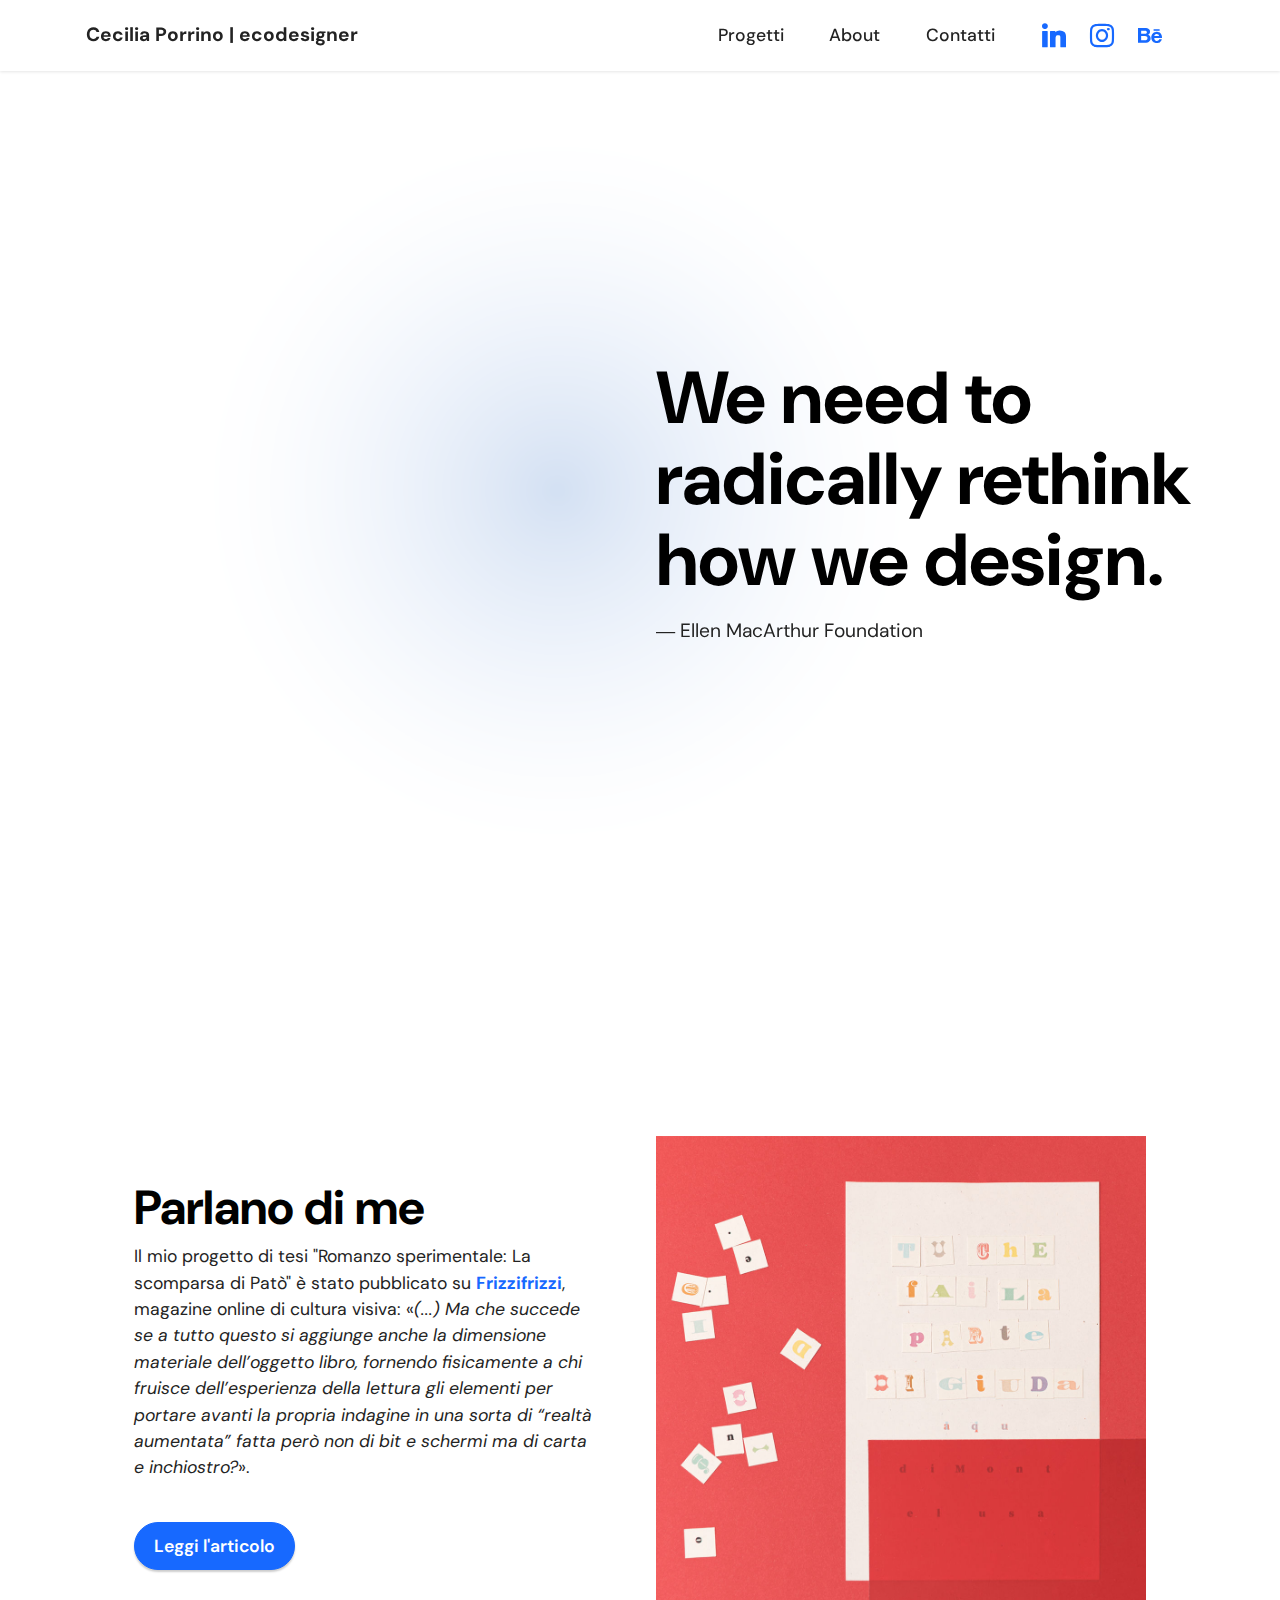
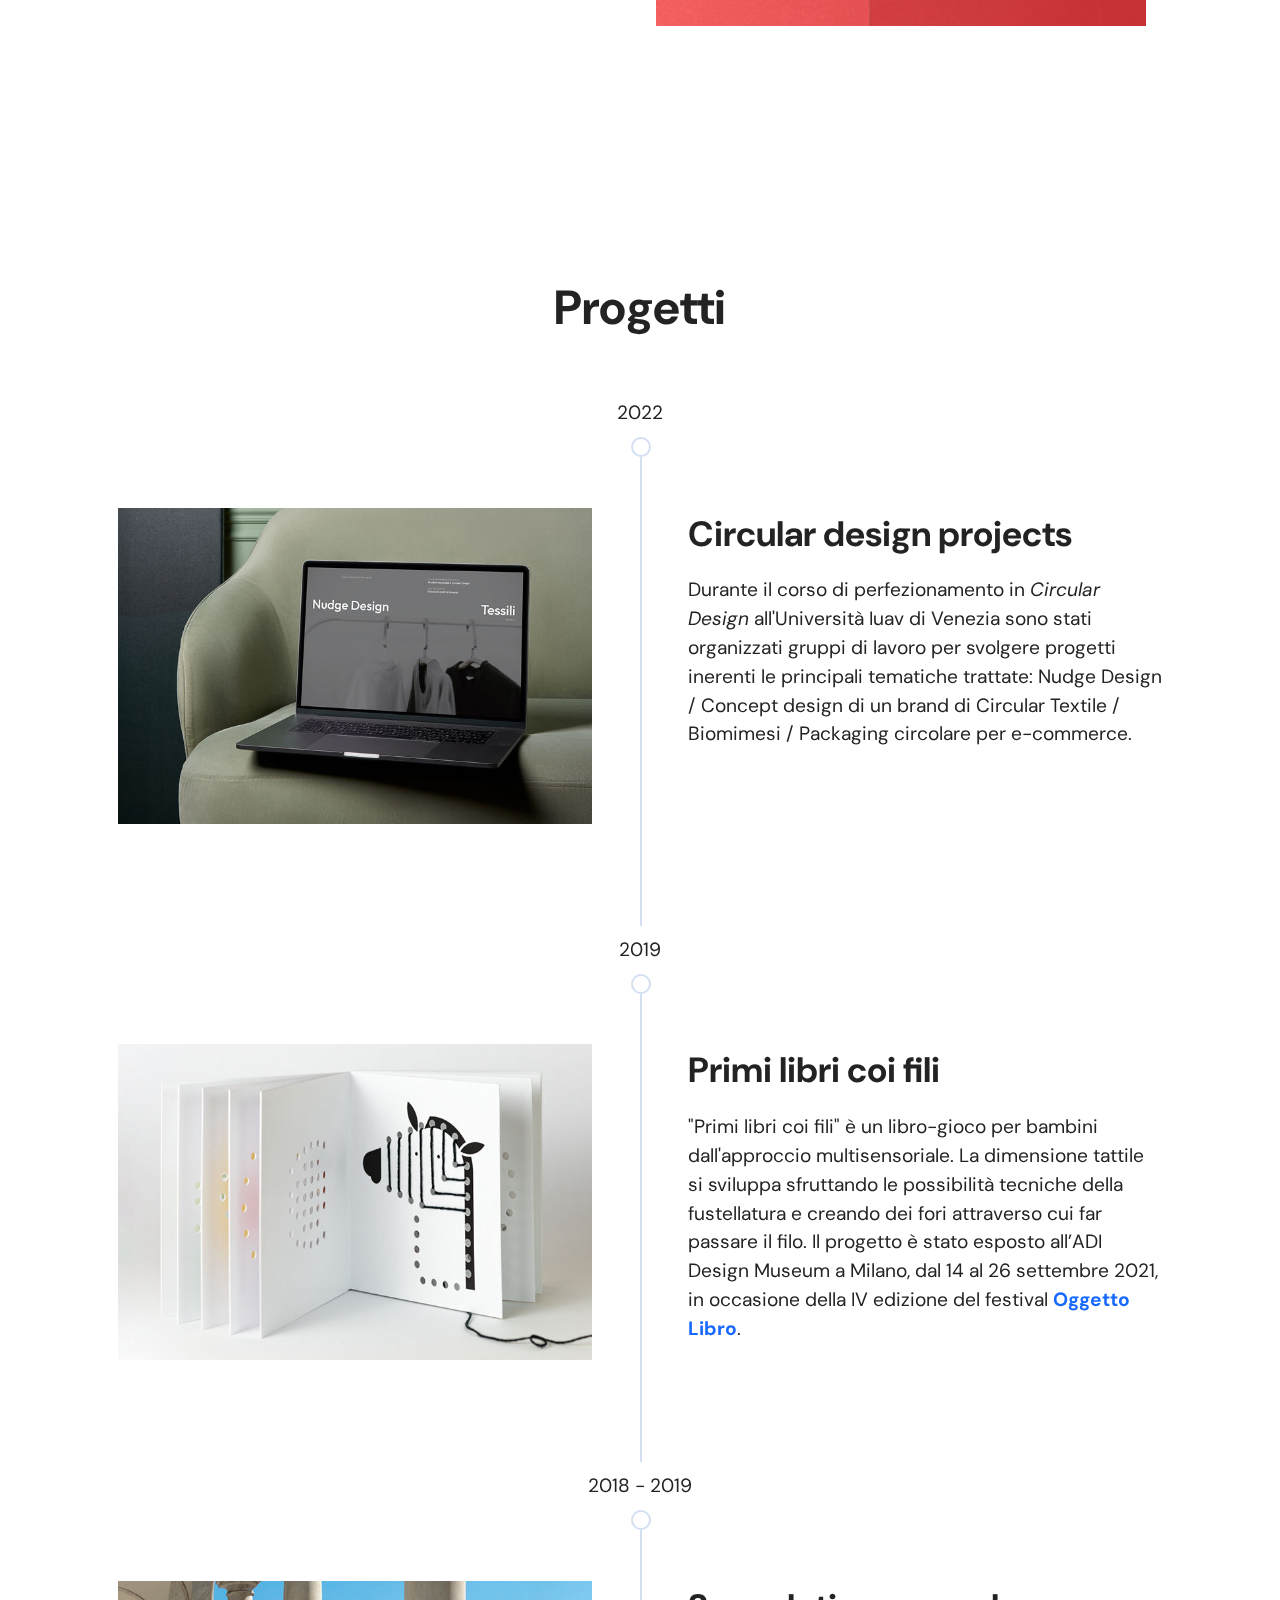
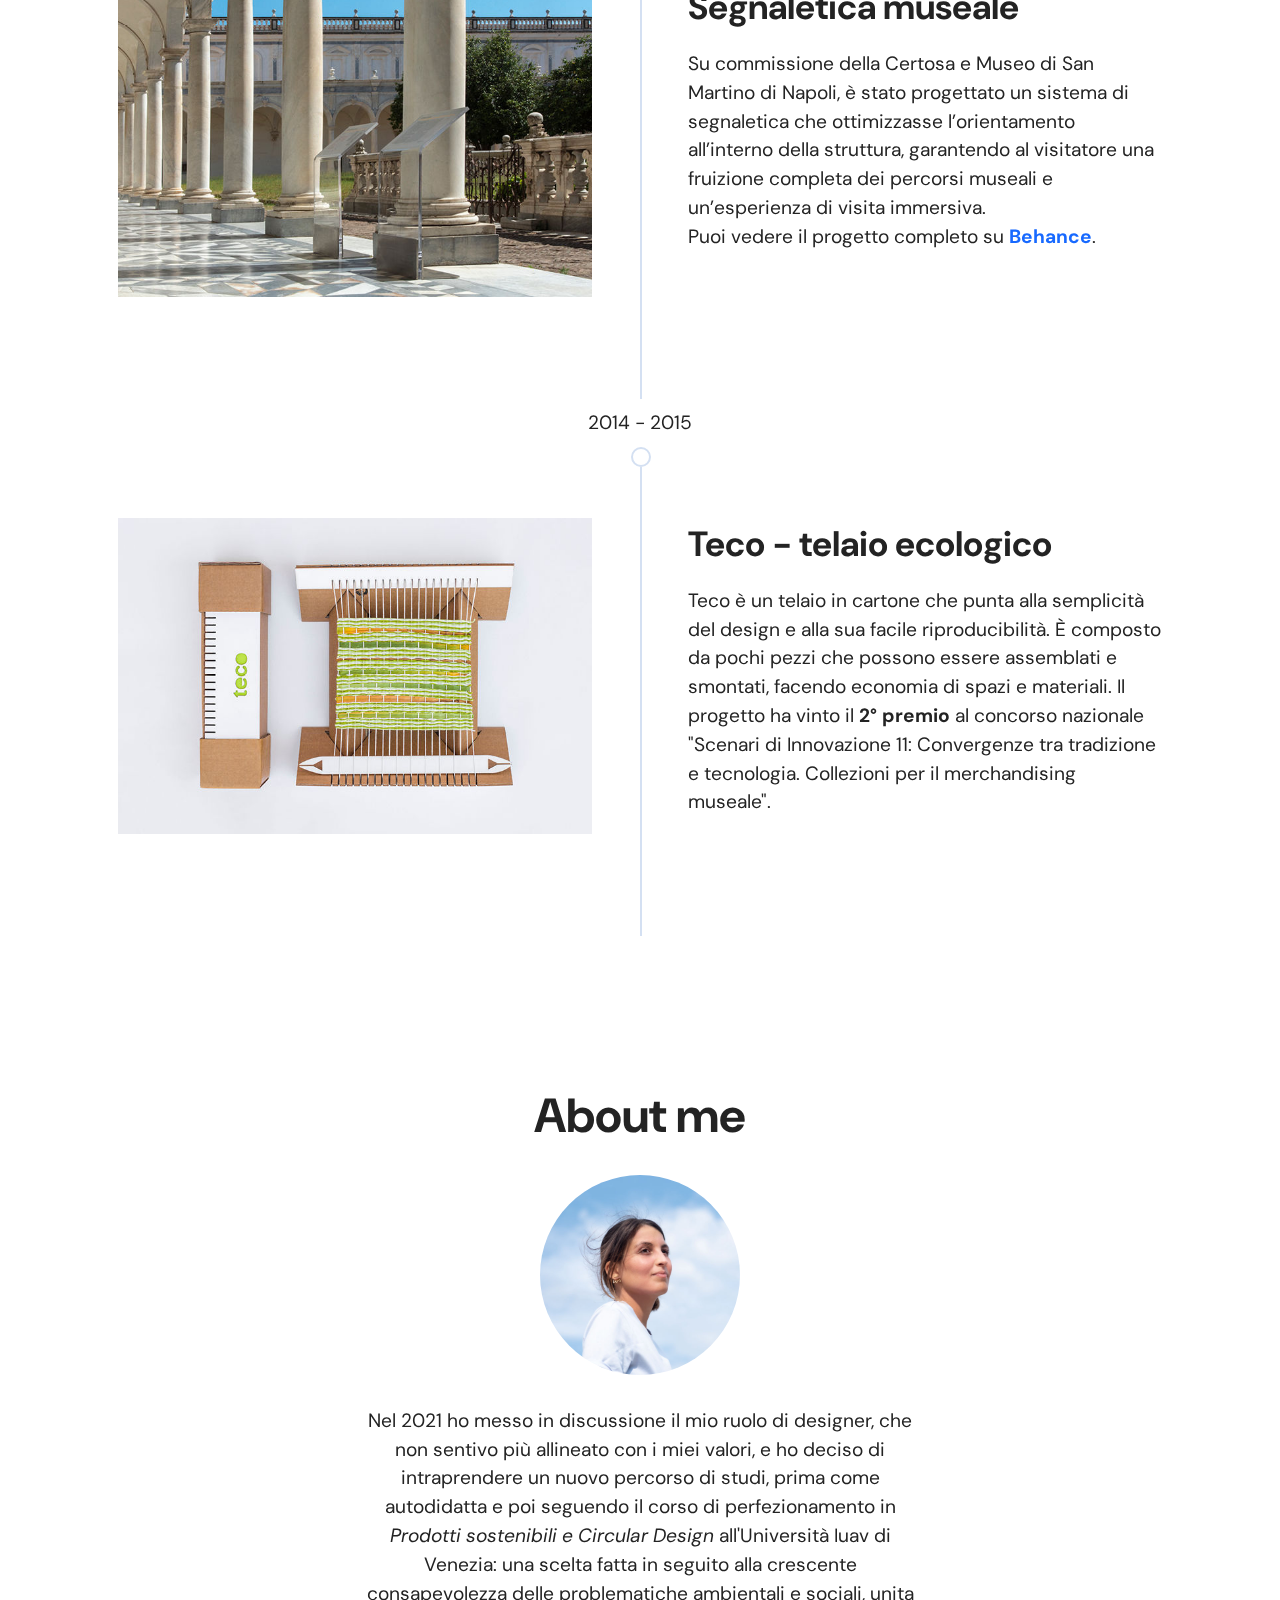
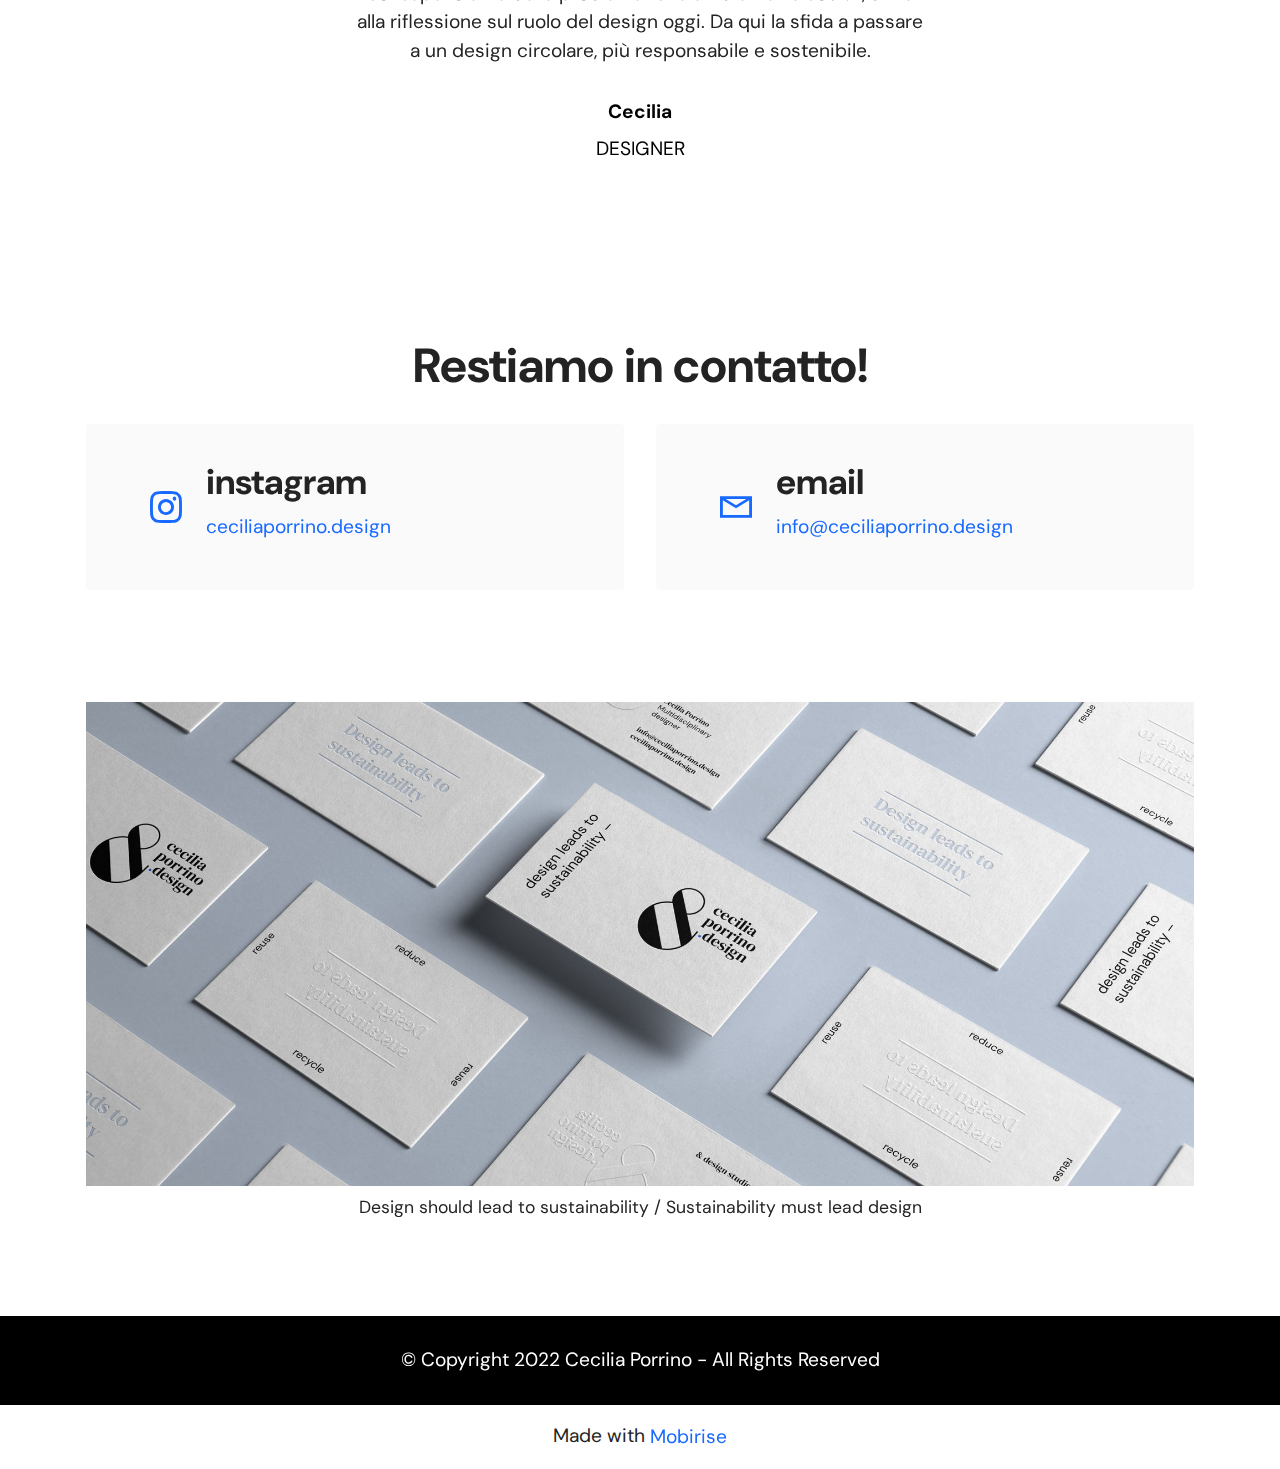
==== commit b453834b: "new design (2)" ====
--- a/index.html
+++ b/index.html
@@ -8,13 +8,13 @@
   <meta name="twitter:card" content="summary_large_image"/>
   <meta name="twitter:image:src" content="">
   <meta property="og:image" content="">
-  <meta name="twitter:title" content="Home">
+  <meta name="twitter:title" content="Cecilia Porrino | ecodesigner">
   <meta name="viewport" content="width=device-width, initial-scale=1, minimum-scale=1">
-  <link rel="shortcut icon" href="assets/images/logo.png" type="image/x-icon">
+  <link rel="shortcut icon" href="assets/images/favicon-100x100px.svg" type="image/x-icon">
   <meta name="description" content="">
   
   
-  <title>Home</title>
+  <title>Cecilia Porrino | ecodesigner</title>
   <link rel="stylesheet" href="assets/web/assets/mobirise-icons2/mobirise2.css">
   <link rel="stylesheet" href="assets/bootstrap/css/bootstrap.min.css">
   <link rel="stylesheet" href="assets/bootstrap/css/bootstrap-grid.min.css">
@@ -348,7 +348,7 @@
             </div>
         </div>
     </div>
-</section><section class="display-7" style="padding: 0;align-items: center;justify-content: center;flex-wrap: wrap;    align-content: center;display: flex;position: relative;height: 4rem;"><a href="https://mobiri.se/2858417" style="flex: 1 1;height: 4rem;position: absolute;width: 100%;z-index: 1;"><img alt="" style="height: 4rem;" src="[data-uri]"></a><p style="margin: 0;text-align: center;" class="display-7">Created with Mobirise &#8204;</p><a style="z-index:1" href="https://mobirise.com/website-design-software.html">Free Web Site Design Software</a></section><script src="assets/bootstrap/js/bootstrap.bundle.min.js"></script>  <script src="assets/parallax/jarallax.js"></script>  <script src="assets/smoothscroll/smooth-scroll.js"></script>  <script src="assets/ytplayer/index.js"></script>  <script src="assets/dropdown/js/navbar-dropdown.js"></script>  <script src="assets/embla/embla.min.js"></script>  <script src="assets/embla/script.js"></script>  <script src="assets/theme/js/script.js"></script>  
+</section><section class="display-7" style="padding: 0;align-items: center;justify-content: center;flex-wrap: wrap;    align-content: center;display: flex;position: relative;height: 4rem;"><a href="https://mobiri.se/2858417" style="flex: 1 1;height: 4rem;position: absolute;width: 100%;z-index: 1;"><img alt="" style="height: 4rem;" src="[data-uri]"></a><p style="margin: 0;text-align: center;" class="display-7">Made with &#8204;</p><a style="z-index:1" href="https://mobirise.com">Mobirise </a></section><script src="assets/bootstrap/js/bootstrap.bundle.min.js"></script>  <script src="assets/parallax/jarallax.js"></script>  <script src="assets/smoothscroll/smooth-scroll.js"></script>  <script src="assets/ytplayer/index.js"></script>  <script src="assets/dropdown/js/navbar-dropdown.js"></script>  <script src="assets/embla/embla.min.js"></script>  <script src="assets/embla/script.js"></script>  <script src="assets/theme/js/script.js"></script>  
   
   
  <div id="scrollToTop" class="scrollToTop mbr-arrow-up"><a style="text-align: center;"><i class="mbr-arrow-up-icon mbr-arrow-up-icon-cm cm-icon cm-icon-smallarrow-up"></i></a></div>
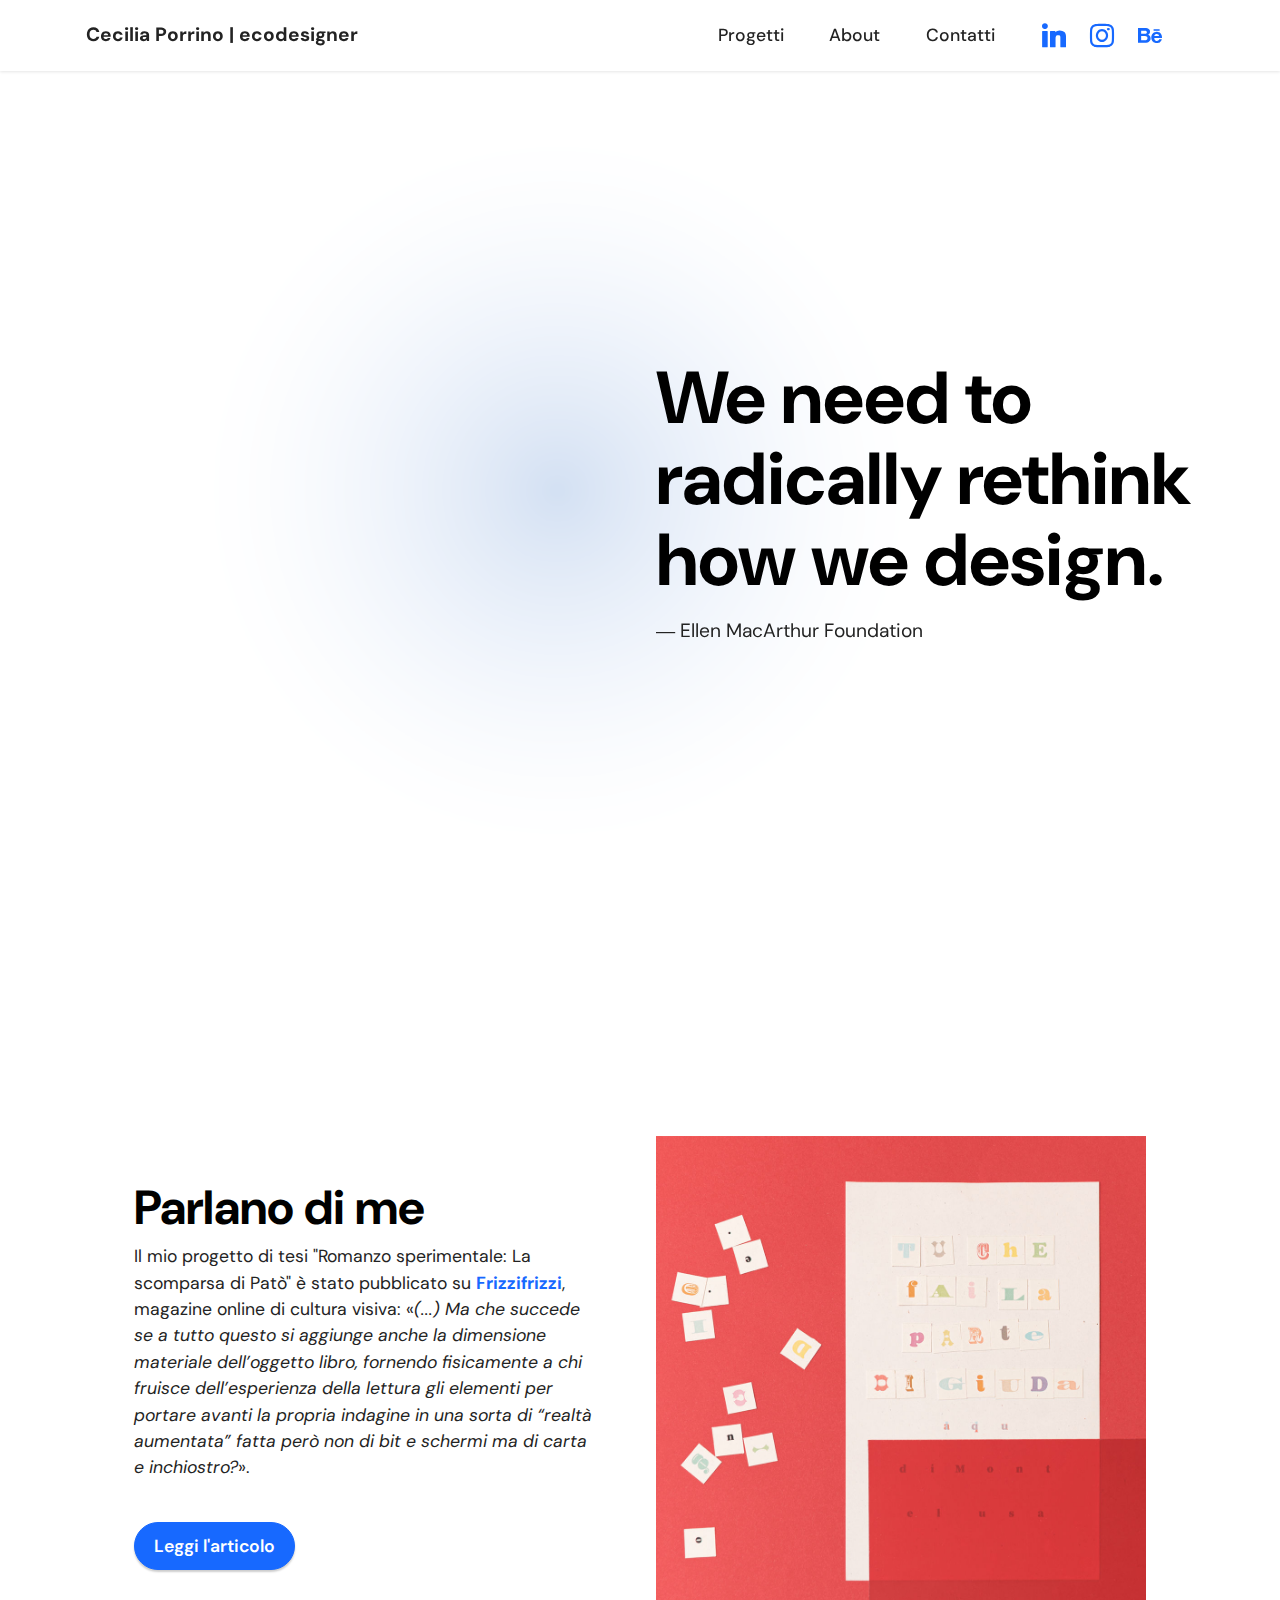
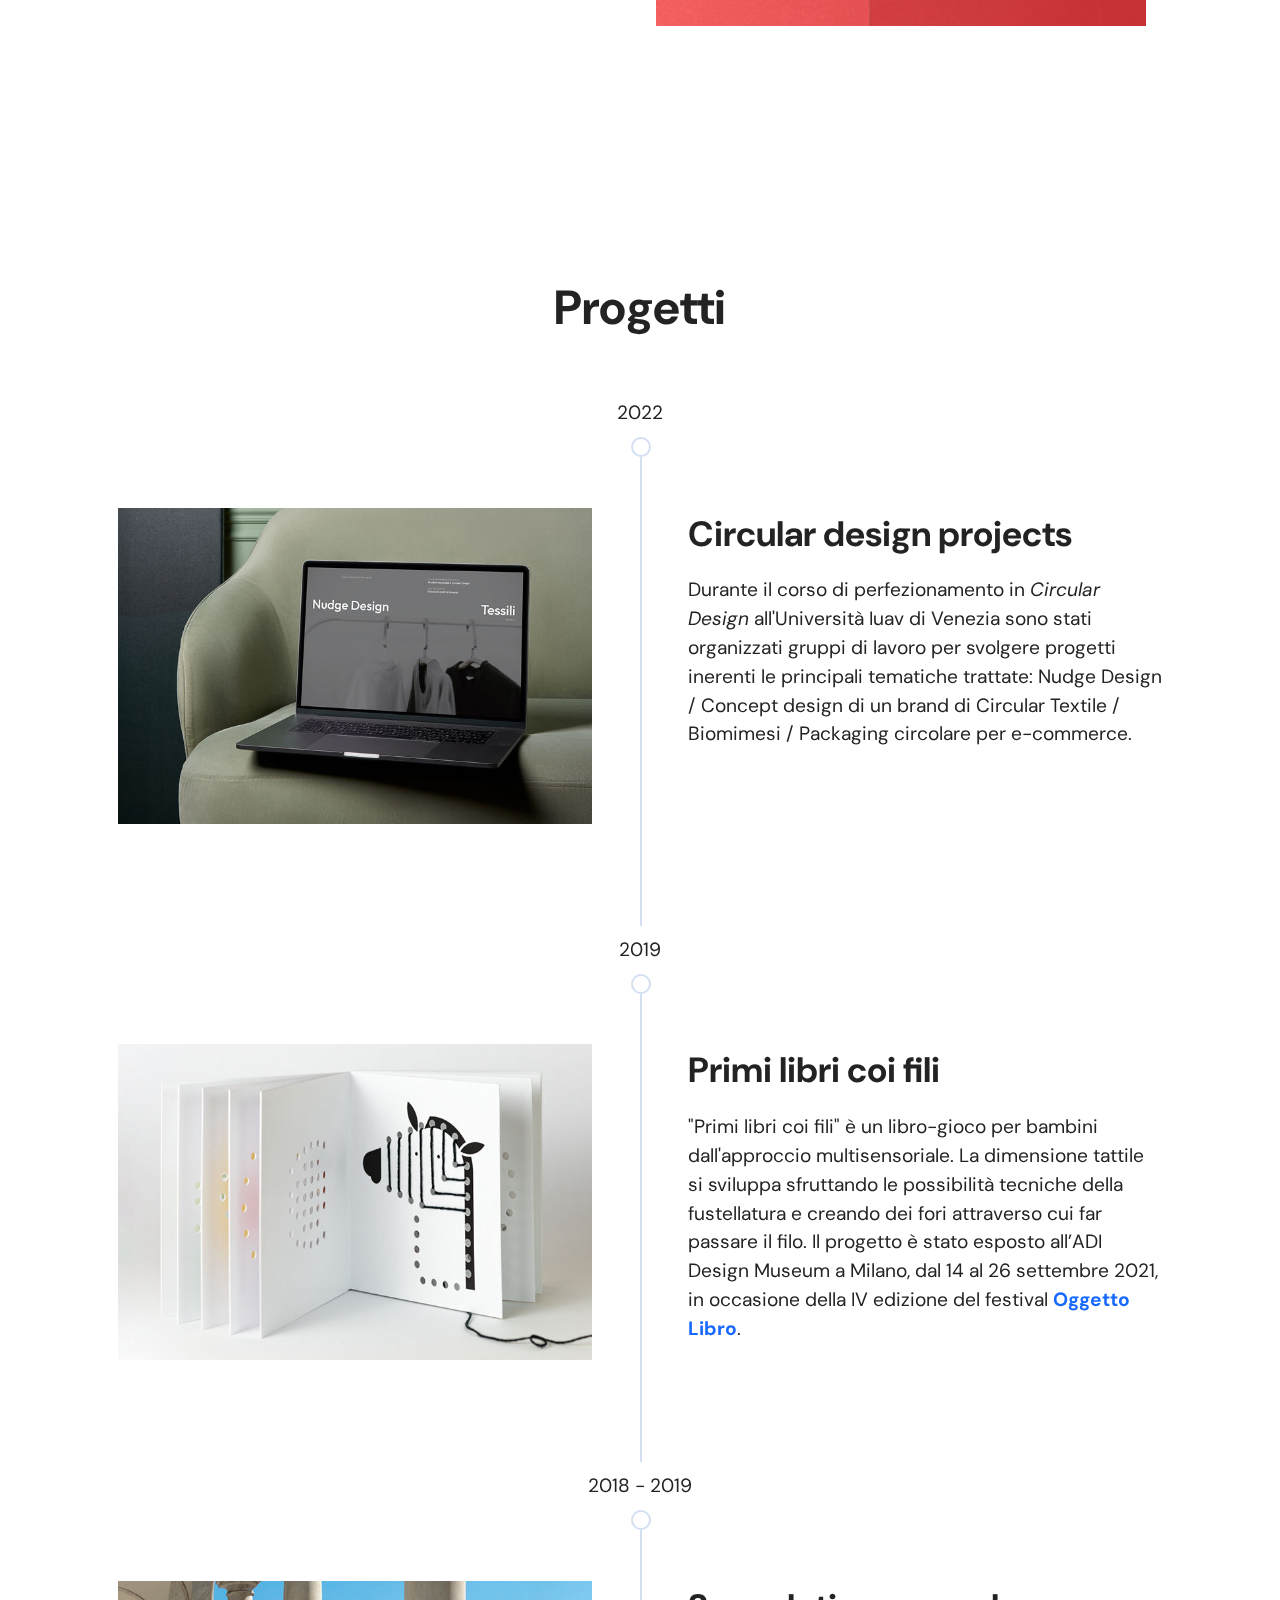
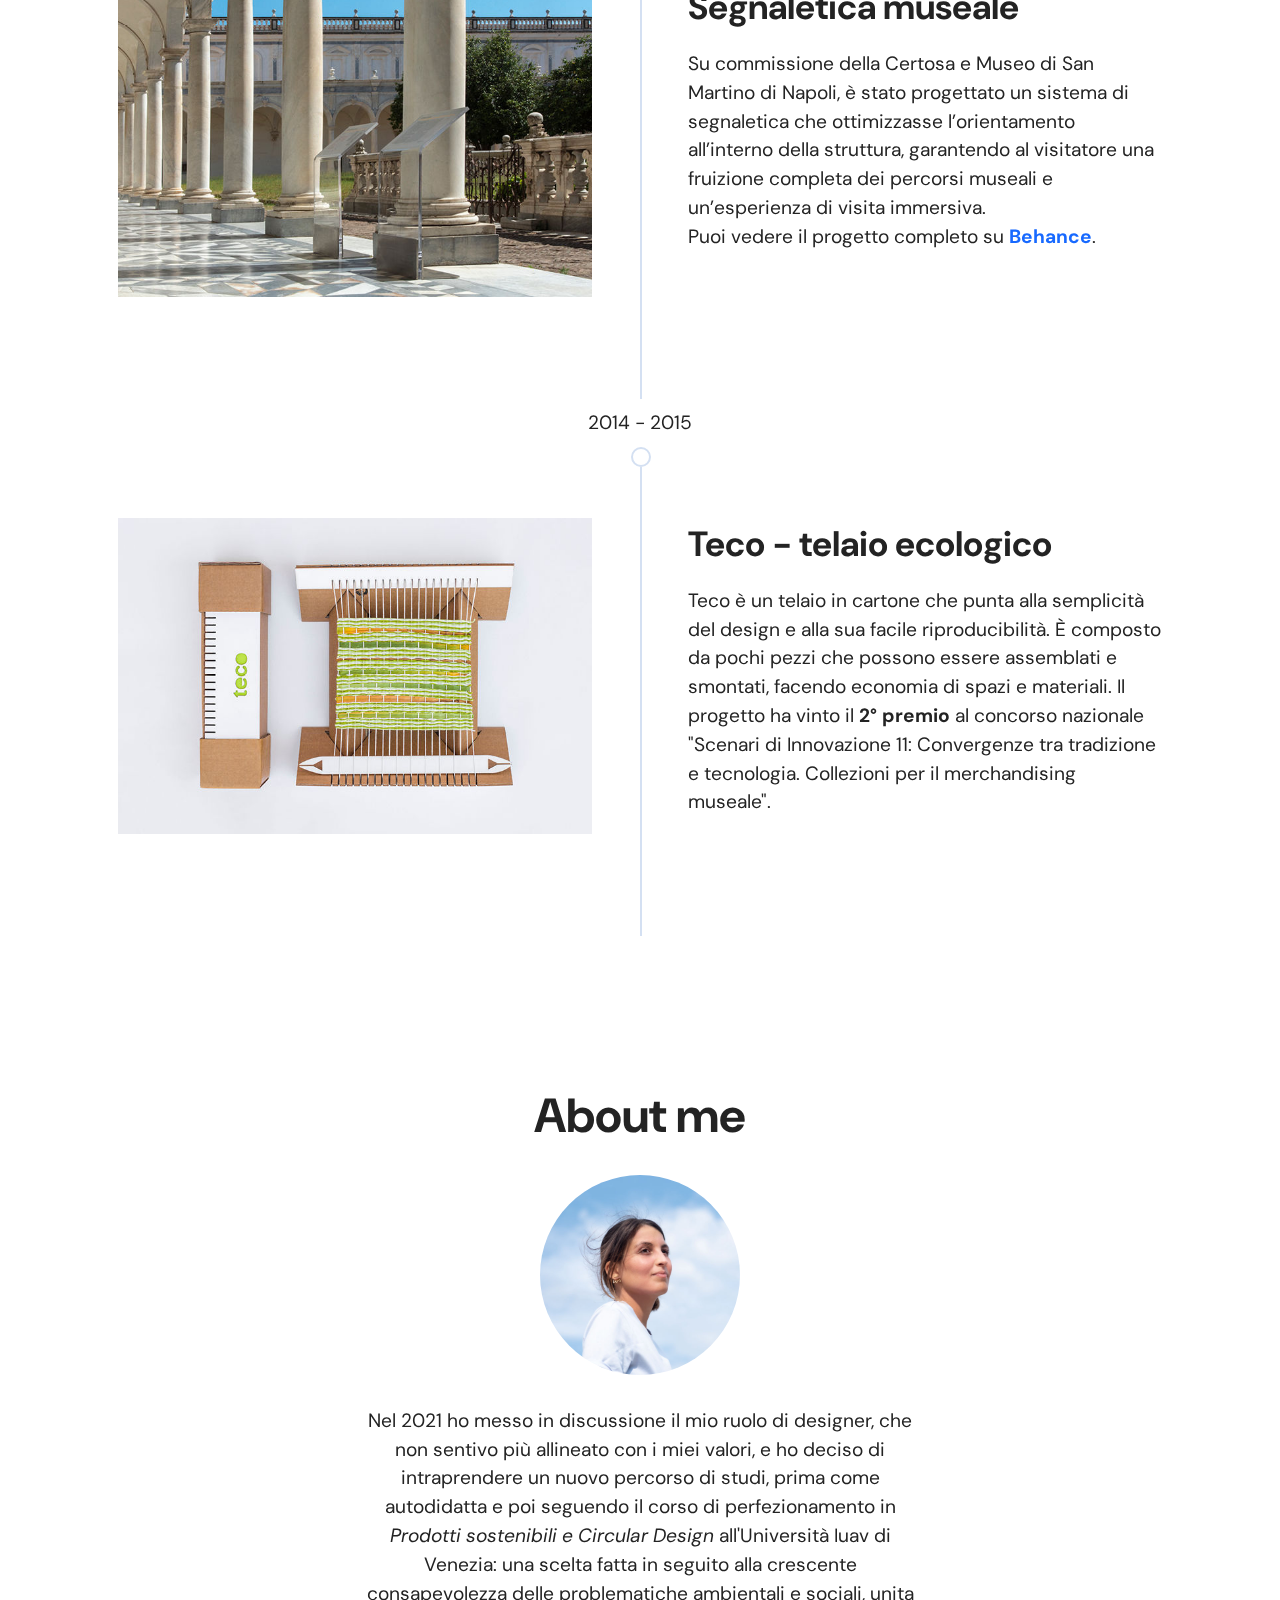
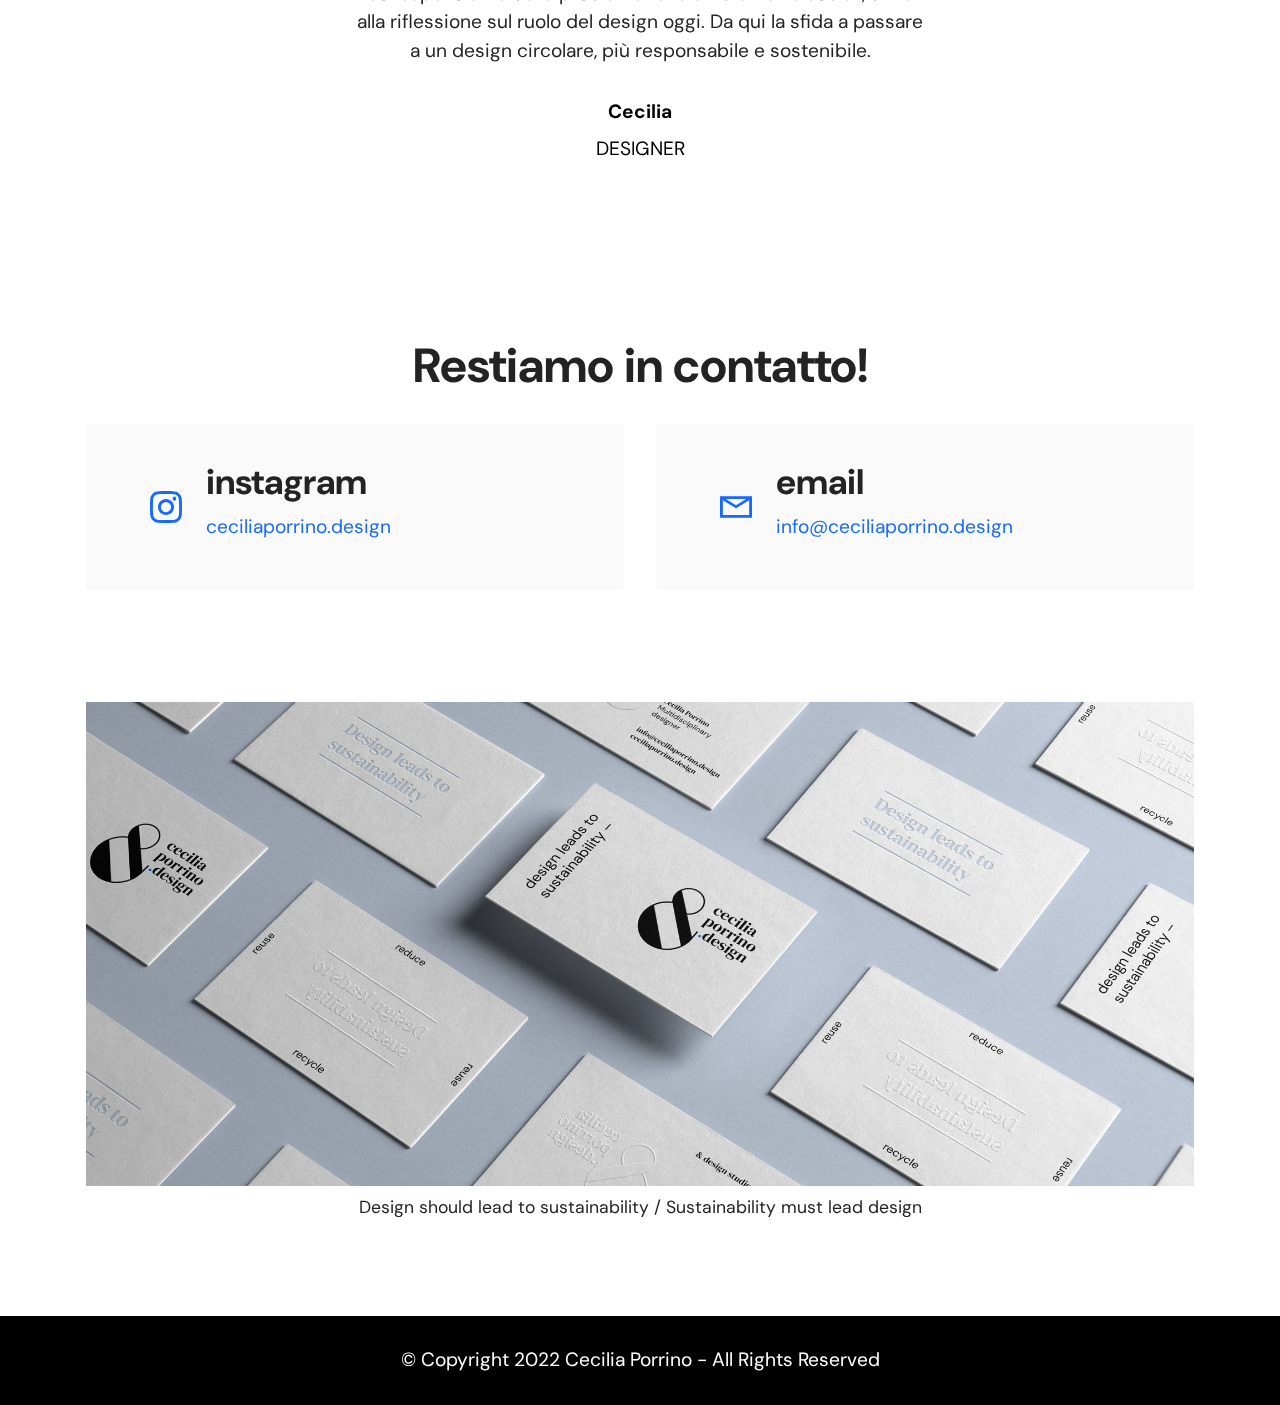
==== commit 16154a78: "fixes - 11 ott 2022" ====
--- a/index.html
+++ b/index.html
@@ -1,10 +1,10 @@
 <!DOCTYPE html>
 <html  >
 <head>
-  <!-- Site made with Mobirise Website Builder v5.6.11, https://mobirise.com -->
+  <!-- Site made with Mobirise Website Builder v5.6.13, https://mobirise.com -->
   <meta charset="UTF-8">
   <meta http-equiv="X-UA-Compatible" content="IE=edge">
-  <meta name="generator" content="Mobirise v5.6.11, mobirise.com">
+  <meta name="generator" content="Mobirise v5.6.13, mobirise.com">
   <meta name="twitter:card" content="summary_large_image"/>
   <meta name="twitter:image:src" content="">
   <meta property="og:image" content="">
@@ -50,9 +50,9 @@
                 </div>
             </button>
             <div class="collapse navbar-collapse" id="navbarSupportedContent">
-                <ul class="navbar-nav nav-dropdown nav-right" data-app-modern-menu="true"><li class="nav-item"><a class="nav-link link text-black text-primary display-4" href="index.html#timeline3-v">Progetti</a></li>
-                    <li class="nav-item"><a class="nav-link link text-black text-primary display-4" href="index.html#people5-o">About </a></li>
-                    <li class="nav-item"><a class="nav-link link text-black text-primary display-4" href="index.html#contacts2-w">Contatti</a>
+                <ul class="navbar-nav nav-dropdown nav-right" data-app-modern-menu="true"><li class="nav-item"><a class="nav-link link text-black text-primary display-4" href="index.html#progetti">Progetti</a></li>
+                    <li class="nav-item"><a class="nav-link link text-black text-primary display-4" href="index.html#bio">About </a></li>
+                    <li class="nav-item"><a class="nav-link link text-black text-primary display-4" href="index.html#contatti">Contatti</a>
                     </li></ul>
                 <div class="icons-menu">
                     <a class="iconfont-wrapper" href="https://www.linkedin.com/in/cecilia-porrino/" target="_blank">
@@ -118,7 +118,7 @@
     </div>
 </section>
 
-<section data-bs-version="5.1" class="timeline3 cid-tg5Ck2jPcS" id="timeline3-v">
+<section data-bs-version="5.1" class="timeline3 cid-tg5Ck2jPcS" id="progetti">
     
 
     
@@ -223,7 +223,7 @@
     </div>
 </section>
 
-<section data-bs-version="5.1" class="people5 mbr-embla cid-tg5j7Na1vO" id="people5-o">
+<section data-bs-version="5.1" class="people5 mbr-embla cid-tg5j7Na1vO" id="bio">
 
     
 
@@ -233,7 +233,7 @@
     <div class="position-relative text-center">
         <h3 class="mb-4 mbr-fonts-style display-2"><strong>About me</strong></h3>
 
-        <div class="embla" data-skip-snaps="true" data-align="center" data-auto-play-interval="5" data-draggable="true">
+        <div class="embla" data-skip-snaps="true" data-align="center" data-auto-play-interval="5">
             <div class="embla__viewport container-fluid">
                 <div class="embla__container">
                     <div class="embla__slide slider-image item" style="margin-left: 7rem; margin-right: 7rem;">
@@ -270,7 +270,7 @@
     </div>
 </section>
 
-<section data-bs-version="5.1" class="contacts2 cid-tg61WcZmbr" id="contacts2-w">
+<section data-bs-version="5.1" class="contacts2 cid-tg61WcZmbr" id="contatti">
     <!---->
     
 
@@ -348,7 +348,7 @@
             </div>
         </div>
     </div>
-</section><section class="display-7" style="padding: 0;align-items: center;justify-content: center;flex-wrap: wrap;    align-content: center;display: flex;position: relative;height: 4rem;"><a href="https://mobiri.se/2858417" style="flex: 1 1;height: 4rem;position: absolute;width: 100%;z-index: 1;"><img alt="" style="height: 4rem;" src="[data-uri]"></a><p style="margin: 0;text-align: center;" class="display-7">Made with &#8204;</p><a style="z-index:1" href="https://mobirise.com">Mobirise </a></section><script src="assets/bootstrap/js/bootstrap.bundle.min.js"></script>  <script src="assets/parallax/jarallax.js"></script>  <script src="assets/smoothscroll/smooth-scroll.js"></script>  <script src="assets/ytplayer/index.js"></script>  <script src="assets/dropdown/js/navbar-dropdown.js"></script>  <script src="assets/embla/embla.min.js"></script>  <script src="assets/embla/script.js"></script>  <script src="assets/theme/js/script.js"></script>  
+</section><section class="display-7" style="padding: 0;align-items: center;justify-content: center;flex-wrap: wrap;    align-content: center;display: flex;position: relative;height: 0rem;"><a href="https://mobiri.se/2093228" style="flex: 1 1;height: 0rem;position: absolute;width: 100%;z-index: 1;"><img alt="" style="height: 0rem;" src="[data-uri]"></a><p style="margin: 0;text-align: center;" class="display-7"></p><a style="z-index:1" href="https://mobirise.com"></a></section><script src="assets/bootstrap/js/bootstrap.bundle.min.js"></script>  <script src="assets/parallax/jarallax.js"></script>  <script src="assets/smoothscroll/smooth-scroll.js"></script>  <script src="assets/ytplayer/index.js"></script>  <script src="assets/dropdown/js/navbar-dropdown.js"></script>  <script src="assets/embla/embla.min.js"></script>  <script src="assets/embla/script.js"></script>  <script src="assets/theme/js/script.js"></script>  
   
   
  <div id="scrollToTop" class="scrollToTop mbr-arrow-up"><a style="text-align: center;"><i class="mbr-arrow-up-icon mbr-arrow-up-icon-cm cm-icon cm-icon-smallarrow-up"></i></a></div>
